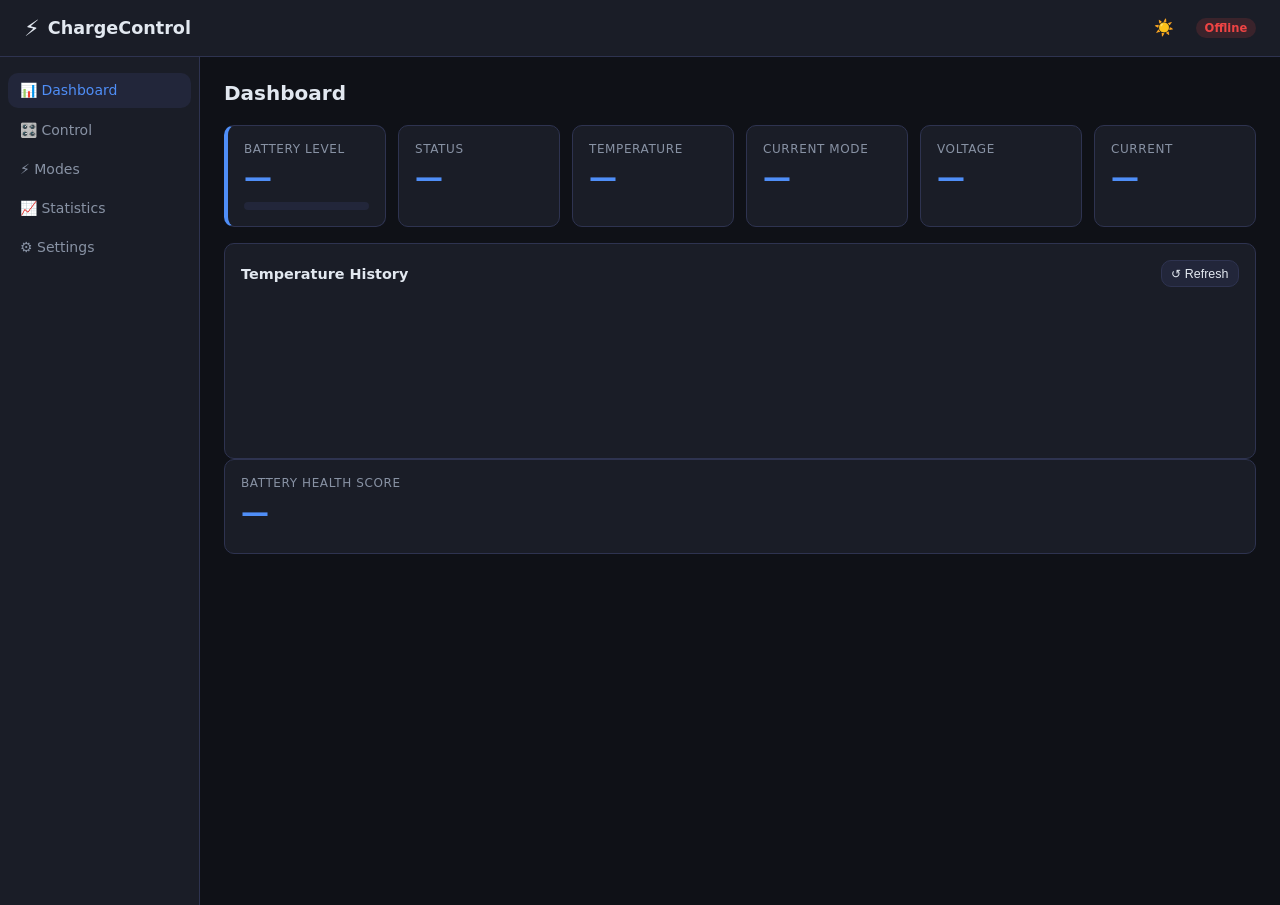
==== webroot/index.html @ a27bccc3 "Move frontend UI files to webroot/ and update server.py and build.sh Agent-Logs-Url: https://github." ====
<!DOCTYPE html>
<html lang="en" data-theme="dark">
<head>
  <meta charset="UTF-8" />
  <meta name="viewport" content="width=device-width, initial-scale=1.0" />
  <title>ChargeControl Dashboard</title>
  <link rel="stylesheet" href="styles.css" />
</head>
<body>
  <!-- ── Navigation ───────────────────────────────────────── -->
  <nav class="navbar">
    <div class="nav-brand">
      <span class="nav-icon">⚡</span>
      <span class="nav-title">ChargeControl</span>
    </div>
    <div class="nav-actions">
      <button id="themeToggle" class="btn btn-icon" title="Toggle theme">🌙</button>
      <span id="connectionStatus" class="badge badge-success">Connected</span>
    </div>
  </nav>

  <main class="layout">
    <!-- ── Sidebar ──────────────────────────────────────────── -->
    <aside class="sidebar">
      <nav class="sidebar-nav">
        <a href="#" class="sidebar-link active" data-tab="dashboard">📊 Dashboard</a>
        <a href="#" class="sidebar-link" data-tab="control">🎛️ Control</a>
        <a href="#" class="sidebar-link" data-tab="modes">⚡ Modes</a>
        <a href="#" class="sidebar-link" data-tab="stats">📈 Statistics</a>
        <a href="#" class="sidebar-link" data-tab="config">⚙️ Settings</a>
      </nav>
    </aside>

    <!-- ── Main content ──────────────────────────────────────── -->
    <div class="content">

      <!-- ═══════════════════ DASHBOARD TAB ═══════════════════ -->
      <section class="tab-panel active" id="tab-dashboard">
        <h2 class="section-title">Dashboard</h2>

        <!-- Status cards -->
        <div class="card-grid">
          <div class="card card--accent">
            <div class="card-label">Battery Level</div>
            <div class="card-value" id="batteryLevel">—</div>
            <div class="battery-bar-wrap">
              <div class="battery-bar" id="batteryBar"></div>
            </div>
          </div>
          <div class="card">
            <div class="card-label">Status</div>
            <div class="card-value" id="chargingStatus">—</div>
          </div>
          <div class="card">
            <div class="card-label">Temperature</div>
            <div class="card-value" id="batteryTemp">—</div>
          </div>
          <div class="card">
            <div class="card-label">Current Mode</div>
            <div class="card-value" id="currentMode">—</div>
          </div>
          <div class="card">
            <div class="card-label">Voltage</div>
            <div class="card-value" id="batteryVoltage">—</div>
          </div>
          <div class="card">
            <div class="card-label">Current</div>
            <div class="card-value" id="batteryCurrent">—</div>
          </div>
        </div>

        <!-- Temperature trend chart (last 60 snapshots) -->
        <div class="card card--full">
          <div class="card-header">
            <span>Temperature History</span>
            <button class="btn btn-sm" id="refreshChart">↺ Refresh</button>
          </div>
          <canvas id="tempChart" height="140"></canvas>
        </div>

        <!-- Battery health -->
        <div class="card card--full" id="healthCard">
          <div class="card-label">Battery Health Score</div>
          <div class="card-value" id="healthScore">—</div>
          <p class="card-sub" id="healthDetail"></p>
        </div>
      </section>

      <!-- ═══════════════════ CONTROL TAB ═══════════════════ -->
      <section class="tab-panel" id="tab-control">
        <h2 class="section-title">Charging Control</h2>

        <!-- Enable / disable -->
        <div class="card">
          <div class="card-header">Charging Switch</div>
          <label class="toggle-wrap">
            <span>Enable Charging</span>
            <div class="toggle">
              <input type="checkbox" id="chargingToggle" checked />
              <span class="toggle-slider"></span>
            </div>
          </label>
        </div>

        <!-- Charge limit slider -->
        <div class="card">
          <div class="card-header">Maximum Charge Limit</div>
          <div class="slider-row">
            <input type="range" id="chargeLimitSlider" min="20" max="100" value="80" />
            <span class="slider-value" id="chargeLimitValue">80%</span>
          </div>
          <p class="card-sub">Charging will stop when battery reaches this level.</p>
          <button class="btn btn-primary" id="applyLimitBtn">Apply Limit</button>
        </div>

        <!-- Temperature threshold -->
        <div class="card">
          <div class="card-header">Temperature Threshold</div>
          <div class="slider-row">
            <input type="range" id="tempThresholdSlider" min="30" max="50" value="40" />
            <span class="slider-value" id="tempThresholdValue">40°C</span>
          </div>
          <div class="slider-row">
            <label>Critical Temp:</label>
            <input type="range" id="tempCriticalSlider" min="35" max="55" value="45" />
            <span class="slider-value" id="tempCriticalValue">45°C</span>
          </div>
          <button class="btn btn-primary" id="applyTempBtn">Apply Thresholds</button>
        </div>

        <!-- Temperature protection -->
        <div class="card">
          <div class="card-header">Temperature Protection</div>
          <p class="card-sub">Manually trigger a temperature check.</p>
          <button class="btn btn-warning" id="tempCheckBtn">Run Temperature Check</button>
          <div id="tempCheckResult" class="result-box hidden"></div>
        </div>
      </section>

      <!-- ═══════════════════ MODES TAB ═══════════════════ -->
      <section class="tab-panel" id="tab-modes">
        <h2 class="section-title">Charging Modes</h2>
        <div class="modes-grid" id="modesGrid">
          <!-- Populated by JS -->
        </div>
        <div id="modeSetResult" class="result-box hidden"></div>
      </section>

      <!-- ═══════════════════ STATISTICS TAB ═══════════════════ -->
      <section class="tab-panel" id="tab-stats">
        <h2 class="section-title">Charging Statistics</h2>

        <div class="tab-sub-nav">
          <button class="btn btn-sm active" data-period="daily">Daily (7d)</button>
          <button class="btn btn-sm" data-period="weekly">Weekly</button>
          <button class="btn btn-sm" data-period="monthly">Monthly</button>
        </div>

        <canvas id="statsChart" height="180"></canvas>

        <div class="card card--full">
          <div class="card-header">
            <span>Sessions Data</span>
            <div class="export-btns">
              <button class="btn btn-sm" id="exportCsv">⬇ CSV</button>
              <button class="btn btn-sm" id="exportJson">⬇ JSON</button>
            </div>
          </div>
          <div class="table-wrap">
            <table id="statsTable">
              <thead id="statsTableHead"></thead>
              <tbody id="statsTableBody"></tbody>
            </table>
          </div>
        </div>
      </section>

      <!-- ═══════════════════ SETTINGS TAB ═══════════════════ -->
      <section class="tab-panel" id="tab-config">
        <h2 class="section-title">Settings</h2>

        <div class="card card--full">
          <div class="card-header">
            <span>Configuration (JSON)</span>
            <div>
              <button class="btn btn-sm" id="loadConfigBtn">Load</button>
              <button class="btn btn-primary btn-sm" id="saveConfigBtn">Save</button>
            </div>
          </div>
          <textarea id="configEditor" class="config-editor" spellcheck="false"></textarea>
          <div id="configResult" class="result-box hidden"></div>
        </div>

        <!-- Schedule rules (basic UI) -->
        <div class="card card--full">
          <div class="card-header">Quick Presets</div>
          <div class="presets-grid">
            <button class="btn preset-btn" data-preset="night">🌙 Night (Trickle 80%)</button>
            <button class="btn preset-btn" data-preset="work">💼 Work (Normal 90%)</button>
            <button class="btn preset-btn" data-preset="travel">✈️ Travel (Fast 100%)</button>
            <button class="btn preset-btn" data-preset="save">🌿 Save (Trickle 60%)</button>
          </div>
        </div>
      </section>
    </div>
  </main>

  <!-- Toast notifications -->
  <div id="toast" class="toast hidden"></div>

  <script src="script.js"></script>
</body>
</html>
---- webroot/styles.css ----
/* ===================================================
   ChargeControl – Modern Responsive Stylesheet
   Supports dark / light themes via data-theme attr
   =================================================== */

/* ── CSS variables ──────────────────────────────────── */
:root {
  --bg:          #0f1117;
  --surface:     #1a1d27;
  --surface2:    #22263a;
  --border:      #2e3350;
  --accent:      #4f8ef7;
  --accent2:     #7c3aed;
  --success:     #22c55e;
  --warning:     #f59e0b;
  --danger:      #ef4444;
  --text:        #e2e8f0;
  --text-muted:  #8892a4;
  --radius:      10px;
  --shadow:      0 4px 24px rgba(0,0,0,.4);
  --transition:  .2s ease;
}

[data-theme="light"] {
  --bg:         #f0f2f8;
  --surface:    #ffffff;
  --surface2:   #f5f6fa;
  --border:     #d1d5db;
  --text:       #1e293b;
  --text-muted: #64748b;
  --shadow:     0 4px 24px rgba(0,0,0,.1);
}

/* ── Reset / base ───────────────────────────────────── */
*, *::before, *::after { box-sizing: border-box; margin: 0; padding: 0; }

body {
  font-family: 'Segoe UI', system-ui, -apple-system, sans-serif;
  background: var(--bg);
  color: var(--text);
  min-height: 100vh;
  font-size: 14px;
}

a { color: var(--accent); text-decoration: none; }

canvas { max-width: 100%; }

/* ── Navbar ─────────────────────────────────────────── */
.navbar {
  display: flex;
  align-items: center;
  justify-content: space-between;
  padding: .75rem 1.5rem;
  background: var(--surface);
  border-bottom: 1px solid var(--border);
  position: sticky;
  top: 0;
  z-index: 100;
}

.nav-brand { display: flex; align-items: center; gap: .5rem; font-weight: 700; font-size: 1.1rem; }
.nav-icon  { font-size: 1.4rem; }
.nav-actions { display: flex; align-items: center; gap: .75rem; }

/* ── Layout ─────────────────────────────────────────── */
.layout {
  display: flex;
  height: calc(100vh - 52px);
  overflow: hidden;
}

.sidebar {
  width: 200px;
  background: var(--surface);
  border-right: 1px solid var(--border);
  padding: 1rem 0;
  flex-shrink: 0;
  overflow-y: auto;
}

.sidebar-nav { display: flex; flex-direction: column; gap: .25rem; padding: 0 .5rem; }

.sidebar-link {
  display: block;
  padding: .6rem .75rem;
  border-radius: var(--radius);
  color: var(--text-muted);
  font-weight: 500;
  transition: background var(--transition), color var(--transition);
}

.sidebar-link:hover,
.sidebar-link.active {
  background: var(--surface2);
  color: var(--accent);
}

.content {
  flex: 1;
  overflow-y: auto;
  padding: 1.5rem;
}

/* ── Tab panels ─────────────────────────────────────── */
.tab-panel { display: none; }
.tab-panel.active { display: block; }

.section-title {
  font-size: 1.25rem;
  font-weight: 700;
  margin-bottom: 1.25rem;
  color: var(--text);
}

/* ── Cards ──────────────────────────────────────────── */
.card-grid {
  display: grid;
  grid-template-columns: repeat(auto-fill, minmax(160px, 1fr));
  gap: .75rem;
  margin-bottom: 1rem;
}

.card {
  background: var(--surface);
  border: 1px solid var(--border);
  border-radius: var(--radius);
  padding: 1rem;
  transition: box-shadow var(--transition);
}

.card:hover { box-shadow: var(--shadow); }

.card--full  { grid-column: 1 / -1; }
.card--accent { border-left: 4px solid var(--accent); }

.card-header {
  display: flex;
  justify-content: space-between;
  align-items: center;
  font-weight: 600;
  margin-bottom: .75rem;
  font-size: .9rem;
}

.card-label {
  font-size: .75rem;
  text-transform: uppercase;
  letter-spacing: .05em;
  color: var(--text-muted);
  margin-bottom: .35rem;
}

.card-value {
  font-size: 1.75rem;
  font-weight: 700;
  color: var(--accent);
}

.card-sub  { font-size: .8rem; color: var(--text-muted); margin-top: .5rem; }

/* ── Battery bar ────────────────────────────────────── */
.battery-bar-wrap {
  height: 8px;
  background: var(--surface2);
  border-radius: 4px;
  overflow: hidden;
  margin-top: .5rem;
}

.battery-bar {
  height: 100%;
  background: linear-gradient(90deg, var(--accent), var(--success));
  border-radius: 4px;
  transition: width .5s ease;
  width: 0%;
}

/* ── Buttons ────────────────────────────────────────── */
.btn {
  display: inline-flex;
  align-items: center;
  gap: .35rem;
  padding: .45rem .9rem;
  border: 1px solid var(--border);
  border-radius: var(--radius);
  background: var(--surface2);
  color: var(--text);
  cursor: pointer;
  font-size: .85rem;
  font-weight: 500;
  transition: background var(--transition), transform var(--transition);
  white-space: nowrap;
}

.btn:hover { background: var(--border); transform: translateY(-1px); }
.btn:active { transform: translateY(0); }

.btn-primary { background: var(--accent); border-color: var(--accent); color: #fff; }
.btn-primary:hover { background: #3b7de8; border-color: #3b7de8; }

.btn-warning { background: var(--warning); border-color: var(--warning); color: #000; }
.btn-warning:hover { background: #d97706; }

.btn-sm  { padding: .3rem .6rem; font-size: .78rem; }
.btn-icon { padding: .4rem .6rem; font-size: 1rem; border: none; background: transparent; }
.btn-icon:hover { background: var(--surface2); }

.btn.active { background: var(--accent); color: #fff; border-color: var(--accent); }

/* ── Toggle switch ──────────────────────────────────── */
.toggle-wrap {
  display: flex;
  align-items: center;
  justify-content: space-between;
  gap: 1rem;
}

.toggle { position: relative; width: 44px; height: 24px; flex-shrink: 0; }
.toggle input { opacity: 0; width: 0; height: 0; }

.toggle-slider {
  position: absolute; inset: 0;
  background: var(--surface2);
  border-radius: 24px;
  cursor: pointer;
  border: 1px solid var(--border);
  transition: background var(--transition);
}

.toggle-slider::before {
  content: '';
  position: absolute;
  width: 18px; height: 18px;
  left: 2px; top: 2px;
  background: var(--text-muted);
  border-radius: 50%;
  transition: transform var(--transition), background var(--transition);
}

.toggle input:checked + .toggle-slider { background: var(--accent); border-color: var(--accent); }
.toggle input:checked + .toggle-slider::before { transform: translateX(20px); background: #fff; }

/* ── Sliders ────────────────────────────────────────── */
.slider-row {
  display: flex;
  align-items: center;
  gap: .75rem;
  margin-bottom: .75rem;
  flex-wrap: wrap;
}

.slider-row label { min-width: 100px; font-size: .85rem; color: var(--text-muted); }

input[type="range"] {
  flex: 1;
  min-width: 120px;
  accent-color: var(--accent);
  cursor: pointer;
}

.slider-value {
  min-width: 48px;
  text-align: right;
  font-weight: 700;
  color: var(--accent);
}

/* ── Modes grid ─────────────────────────────────────── */
.modes-grid {
  display: grid;
  grid-template-columns: repeat(auto-fill, minmax(180px, 1fr));
  gap: .75rem;
  margin-bottom: 1rem;
}

.mode-card {
  background: var(--surface);
  border: 2px solid var(--border);
  border-radius: var(--radius);
  padding: 1rem;
  cursor: pointer;
  transition: border-color var(--transition), box-shadow var(--transition);
  text-align: center;
}

.mode-card:hover { border-color: var(--accent); box-shadow: var(--shadow); }
.mode-card.selected { border-color: var(--accent); background: var(--surface2); }

.mode-icon  { font-size: 2rem; margin-bottom: .5rem; }
.mode-name  { font-weight: 700; margin-bottom: .25rem; }
.mode-desc  { font-size: .75rem; color: var(--text-muted); }

/* ── Stats ──────────────────────────────────────────── */
.tab-sub-nav { display: flex; gap: .5rem; margin-bottom: 1rem; flex-wrap: wrap; }

.table-wrap { overflow-x: auto; }

table {
  width: 100%;
  border-collapse: collapse;
  font-size: .85rem;
}

th, td {
  padding: .6rem .75rem;
  text-align: left;
  border-bottom: 1px solid var(--border);
}

th { color: var(--text-muted); font-weight: 600; font-size: .75rem; text-transform: uppercase; }
tr:hover td { background: var(--surface2); }

.export-btns { display: flex; gap: .5rem; }

/* ── Config editor ──────────────────────────────────── */
.config-editor {
  width: 100%;
  min-height: 300px;
  background: var(--bg);
  color: var(--text);
  border: 1px solid var(--border);
  border-radius: var(--radius);
  padding: .75rem;
  font-family: 'Consolas', 'Fira Code', monospace;
  font-size: .85rem;
  line-height: 1.6;
  resize: vertical;
  margin-bottom: .75rem;
}

.config-editor:focus { outline: 2px solid var(--accent); }

/* ── Presets ────────────────────────────────────────── */
.presets-grid { display: grid; grid-template-columns: repeat(auto-fill, minmax(160px, 1fr)); gap: .75rem; }
.preset-btn { width: 100%; justify-content: center; }

/* ── Result box ─────────────────────────────────────── */
.result-box {
  margin-top: .75rem;
  padding: .75rem;
  border-radius: var(--radius);
  background: var(--surface2);
  border: 1px solid var(--border);
  font-size: .85rem;
  font-family: 'Consolas', monospace;
  white-space: pre-wrap;
}

.result-box.success { border-color: var(--success); background: rgba(34,197,94,.08); color: var(--success); }
.result-box.error   { border-color: var(--danger);  background: rgba(239,68,68,.08);  color: var(--danger); }

/* ── Badge ──────────────────────────────────────────── */
.badge {
  padding: .2rem .55rem;
  border-radius: 99px;
  font-size: .72rem;
  font-weight: 700;
}

.badge-success { background: rgba(34,197,94,.15); color: var(--success); }
.badge-danger  { background: rgba(239,68,68,.15);  color: var(--danger); }

/* ── Toast ──────────────────────────────────────────── */
.toast {
  position: fixed;
  bottom: 1.5rem;
  right: 1.5rem;
  padding: .75rem 1.25rem;
  background: var(--surface);
  border: 1px solid var(--border);
  border-radius: var(--radius);
  box-shadow: var(--shadow);
  font-size: .85rem;
  z-index: 999;
  transition: opacity .3s;
}

.toast.hidden { opacity: 0; pointer-events: none; }

/* ── Responsive ─────────────────────────────────────── */
@media (max-width: 640px) {
  .sidebar { display: none; }
  .content { padding: 1rem; }
  .card-value { font-size: 1.3rem; }

  /* Show tabs as bottom nav on mobile */
  .layout { flex-direction: column; height: auto; }
  .content { height: calc(100vh - 52px - 56px); overflow-y: auto; }

  .sidebar-nav {
    display: flex;
    flex-direction: row;
    justify-content: space-around;
    position: fixed;
    bottom: 0; left: 0; right: 0;
    background: var(--surface);
    border-top: 1px solid var(--border);
    padding: .5rem;
    z-index: 100;
  }

  .sidebar { display: block; width: 100%; height: auto; border-right: none; border-top: 1px solid var(--border); padding: 0; position: fixed; bottom: 0; left: 0; right: 0; }
  .sidebar-link { font-size: .65rem; text-align: center; padding: .4rem .3rem; }
}
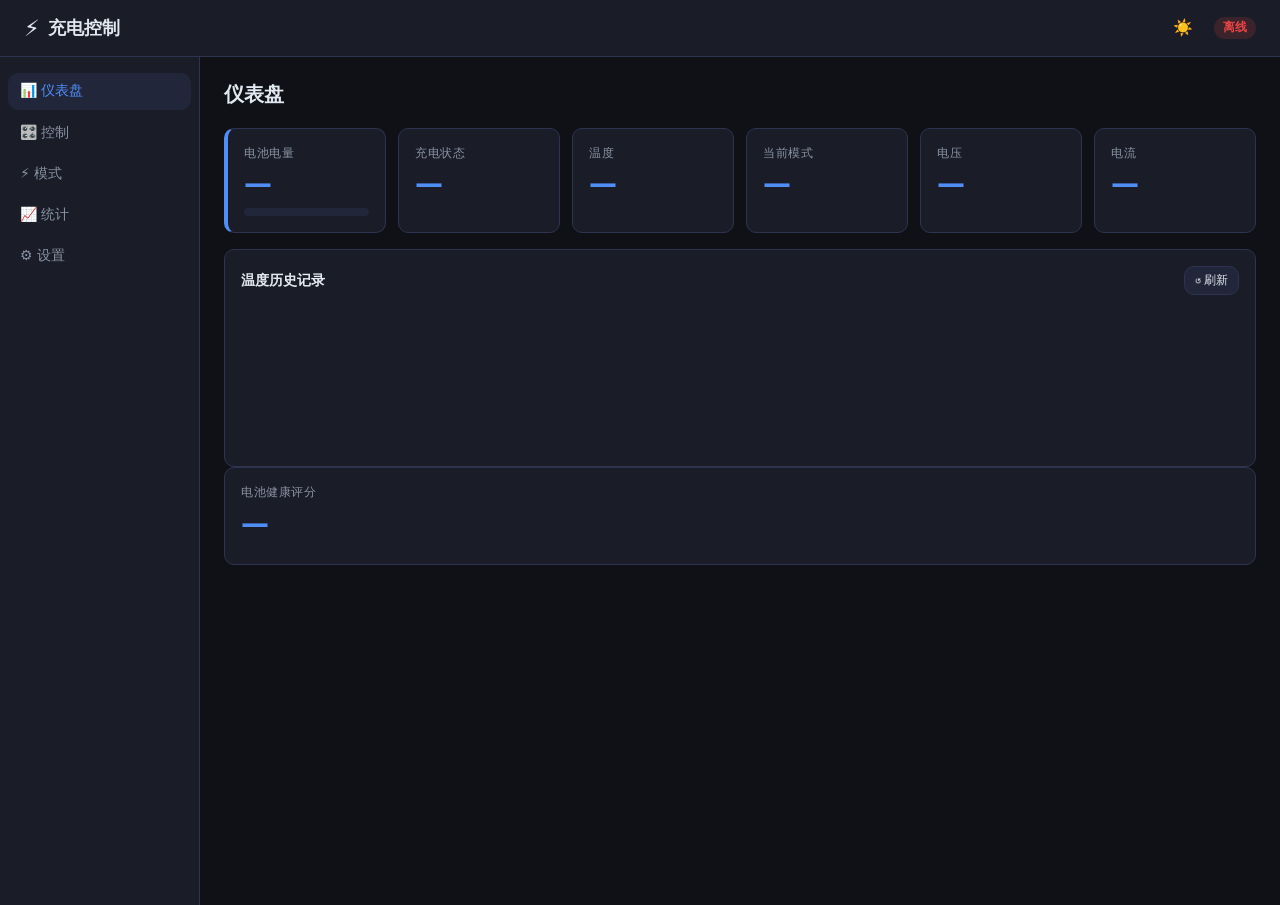
==== commit e45450cd: "将项目所有内容翻译为简体中文 Agent-Logs-Url: https://github.com/ce11kjw/ChargeControl/sessions/e176fff2-35ff-4509-" ====
--- a/webroot/index.html
+++ b/webroot/index.html
@@ -1,100 +1,100 @@
 <!DOCTYPE html>
-<html lang="en" data-theme="dark">
+<html lang="zh-CN" data-theme="dark">
 <head>
   <meta charset="UTF-8" />
   <meta name="viewport" content="width=device-width, initial-scale=1.0" />
-  <title>ChargeControl Dashboard</title>
+  <title>充电控制 仪表盘</title>
   <link rel="stylesheet" href="styles.css" />
 </head>
 <body>
-  <!-- ── Navigation ───────────────────────────────────────── -->
+  <!-- ── 导航栏 ───────────────────────────────────────── -->
   <nav class="navbar">
     <div class="nav-brand">
       <span class="nav-icon">⚡</span>
-      <span class="nav-title">ChargeControl</span>
+      <span class="nav-title">充电控制</span>
     </div>
     <div class="nav-actions">
-      <button id="themeToggle" class="btn btn-icon" title="Toggle theme">🌙</button>
-      <span id="connectionStatus" class="badge badge-success">Connected</span>
+      <button id="themeToggle" class="btn btn-icon" title="切换主题">🌙</button>
+      <span id="connectionStatus" class="badge badge-success">已连接</span>
     </div>
   </nav>
 
   <main class="layout">
-    <!-- ── Sidebar ──────────────────────────────────────────── -->
+    <!-- ── 侧边栏 ──────────────────────────────────────────── -->
     <aside class="sidebar">
       <nav class="sidebar-nav">
-        <a href="#" class="sidebar-link active" data-tab="dashboard">📊 Dashboard</a>
-        <a href="#" class="sidebar-link" data-tab="control">🎛️ Control</a>
-        <a href="#" class="sidebar-link" data-tab="modes">⚡ Modes</a>
-        <a href="#" class="sidebar-link" data-tab="stats">📈 Statistics</a>
-        <a href="#" class="sidebar-link" data-tab="config">⚙️ Settings</a>
+        <a href="#" class="sidebar-link active" data-tab="dashboard">📊 仪表盘</a>
+        <a href="#" class="sidebar-link" data-tab="control">🎛️ 控制</a>
+        <a href="#" class="sidebar-link" data-tab="modes">⚡ 模式</a>
+        <a href="#" class="sidebar-link" data-tab="stats">📈 统计</a>
+        <a href="#" class="sidebar-link" data-tab="config">⚙️ 设置</a>
       </nav>
     </aside>
 
-    <!-- ── Main content ──────────────────────────────────────── -->
+    <!-- ── 主内容区 ──────────────────────────────────────── -->
     <div class="content">
 
-      <!-- ═══════════════════ DASHBOARD TAB ═══════════════════ -->
+      <!-- ═══════════════════ 仪表盘标签页 ═══════════════════ -->
       <section class="tab-panel active" id="tab-dashboard">
-        <h2 class="section-title">Dashboard</h2>
-
-        <!-- Status cards -->
+        <h2 class="section-title">仪表盘</h2>
+
+        <!-- 状态卡片 -->
         <div class="card-grid">
           <div class="card card--accent">
-            <div class="card-label">Battery Level</div>
+            <div class="card-label">电池电量</div>
             <div class="card-value" id="batteryLevel">—</div>
             <div class="battery-bar-wrap">
               <div class="battery-bar" id="batteryBar"></div>
             </div>
           </div>
           <div class="card">
-            <div class="card-label">Status</div>
+            <div class="card-label">充电状态</div>
             <div class="card-value" id="chargingStatus">—</div>
           </div>
           <div class="card">
-            <div class="card-label">Temperature</div>
+            <div class="card-label">温度</div>
             <div class="card-value" id="batteryTemp">—</div>
           </div>
           <div class="card">
-            <div class="card-label">Current Mode</div>
+            <div class="card-label">当前模式</div>
             <div class="card-value" id="currentMode">—</div>
           </div>
           <div class="card">
-            <div class="card-label">Voltage</div>
+            <div class="card-label">电压</div>
             <div class="card-value" id="batteryVoltage">—</div>
           </div>
           <div class="card">
-            <div class="card-label">Current</div>
+            <div class="card-label">电流</div>
             <div class="card-value" id="batteryCurrent">—</div>
           </div>
         </div>
 
-        <!-- Temperature trend chart (last 60 snapshots) -->
+        <!-- 温度趋势图（最近60次快照） -->
         <div class="card card--full">
           <div class="card-header">
-            <span>Temperature History</span>
-            <button class="btn btn-sm" id="refreshChart">↺ Refresh</button>
+            <span>温度历史记录</span>
+            <button class="btn btn-sm" id="refreshChart">↺ 刷新</button>
           </div>
           <canvas id="tempChart" height="140"></canvas>
         </div>
 
-        <!-- Battery health -->
+        <!-- 电池健康度 -->
         <div class="card card--full" id="healthCard">
-          <div class="card-label">Battery Health Score</div>
+          <div class="card-label">电池健康评分</div>
           <div class="card-value" id="healthScore">—</div>
           <p class="card-sub" id="healthDetail"></p>
         </div>
       </section>
 
-      <!-- ═══════════════════ CONTROL TAB ═══════════════════ -->
+      <!-- ═══════════════════ 控制标签页 ═══════════════════ -->
       <section class="tab-panel" id="tab-control">
-        <h2 class="section-title">Charging Control</h2>
-
-        <!-- Enable / disable -->
-        <div class="card">
-          <div class="card-header">Charging Switch</div>
+        <h2 class="section-title">充电控制</h2>
+
+        <!-- 启用 / 禁用 -->
+        <div class="card">
+          <div class="card-header">充电开关</div>
           <label class="toggle-wrap">
-            <span>Enable Charging</span>
+            <span>启用充电</span>
             <div class="toggle">
               <input type="checkbox" id="chargingToggle" checked />
               <span class="toggle-slider"></span>
@@ -102,65 +102,65 @@
           </label>
         </div>
 
-        <!-- Charge limit slider -->
-        <div class="card">
-          <div class="card-header">Maximum Charge Limit</div>
+        <!-- 充电上限滑块 -->
+        <div class="card">
+          <div class="card-header">最大充电上限</div>
           <div class="slider-row">
             <input type="range" id="chargeLimitSlider" min="20" max="100" value="80" />
             <span class="slider-value" id="chargeLimitValue">80%</span>
           </div>
-          <p class="card-sub">Charging will stop when battery reaches this level.</p>
-          <button class="btn btn-primary" id="applyLimitBtn">Apply Limit</button>
-        </div>
-
-        <!-- Temperature threshold -->
-        <div class="card">
-          <div class="card-header">Temperature Threshold</div>
+          <p class="card-sub">电量达到此值时将停止充电。</p>
+          <button class="btn btn-primary" id="applyLimitBtn">应用上限</button>
+        </div>
+
+        <!-- 温度阈值 -->
+        <div class="card">
+          <div class="card-header">温度阈值</div>
           <div class="slider-row">
             <input type="range" id="tempThresholdSlider" min="30" max="50" value="40" />
             <span class="slider-value" id="tempThresholdValue">40°C</span>
           </div>
           <div class="slider-row">
-            <label>Critical Temp:</label>
+            <label>临界温度：</label>
             <input type="range" id="tempCriticalSlider" min="35" max="55" value="45" />
             <span class="slider-value" id="tempCriticalValue">45°C</span>
           </div>
-          <button class="btn btn-primary" id="applyTempBtn">Apply Thresholds</button>
-        </div>
-
-        <!-- Temperature protection -->
-        <div class="card">
-          <div class="card-header">Temperature Protection</div>
-          <p class="card-sub">Manually trigger a temperature check.</p>
-          <button class="btn btn-warning" id="tempCheckBtn">Run Temperature Check</button>
+          <button class="btn btn-primary" id="applyTempBtn">应用阈值</button>
+        </div>
+
+        <!-- 温度保护 -->
+        <div class="card">
+          <div class="card-header">温度保护</div>
+          <p class="card-sub">手动触发温度检测。</p>
+          <button class="btn btn-warning" id="tempCheckBtn">执行温度检测</button>
           <div id="tempCheckResult" class="result-box hidden"></div>
         </div>
       </section>
 
-      <!-- ═══════════════════ MODES TAB ═══════════════════ -->
+      <!-- ═══════════════════ 模式标签页 ═══════════════════ -->
       <section class="tab-panel" id="tab-modes">
-        <h2 class="section-title">Charging Modes</h2>
+        <h2 class="section-title">充电模式</h2>
         <div class="modes-grid" id="modesGrid">
-          <!-- Populated by JS -->
+          <!-- 由 JS 动态填充 -->
         </div>
         <div id="modeSetResult" class="result-box hidden"></div>
       </section>
 
-      <!-- ═══════════════════ STATISTICS TAB ═══════════════════ -->
+      <!-- ═══════════════════ 统计标签页 ═══════════════════ -->
       <section class="tab-panel" id="tab-stats">
-        <h2 class="section-title">Charging Statistics</h2>
+        <h2 class="section-title">充电统计</h2>
 
         <div class="tab-sub-nav">
-          <button class="btn btn-sm active" data-period="daily">Daily (7d)</button>
-          <button class="btn btn-sm" data-period="weekly">Weekly</button>
-          <button class="btn btn-sm" data-period="monthly">Monthly</button>
+          <button class="btn btn-sm active" data-period="daily">每日（7天）</button>
+          <button class="btn btn-sm" data-period="weekly">每周</button>
+          <button class="btn btn-sm" data-period="monthly">每月</button>
         </div>
 
         <canvas id="statsChart" height="180"></canvas>
 
         <div class="card card--full">
           <div class="card-header">
-            <span>Sessions Data</span>
+            <span>充电会话数据</span>
             <div class="export-btns">
               <button class="btn btn-sm" id="exportCsv">⬇ CSV</button>
               <button class="btn btn-sm" id="exportJson">⬇ JSON</button>
@@ -175,37 +175,37 @@
         </div>
       </section>
 
-      <!-- ═══════════════════ SETTINGS TAB ═══════════════════ -->
+      <!-- ═══════════════════ 设置标签页 ═══════════════════ -->
       <section class="tab-panel" id="tab-config">
-        <h2 class="section-title">Settings</h2>
+        <h2 class="section-title">设置</h2>
 
         <div class="card card--full">
           <div class="card-header">
-            <span>Configuration (JSON)</span>
+            <span>配置文件（JSON）</span>
             <div>
-              <button class="btn btn-sm" id="loadConfigBtn">Load</button>
-              <button class="btn btn-primary btn-sm" id="saveConfigBtn">Save</button>
+              <button class="btn btn-sm" id="loadConfigBtn">加载</button>
+              <button class="btn btn-primary btn-sm" id="saveConfigBtn">保存</button>
             </div>
           </div>
           <textarea id="configEditor" class="config-editor" spellcheck="false"></textarea>
           <div id="configResult" class="result-box hidden"></div>
         </div>
 
-        <!-- Schedule rules (basic UI) -->
-        <div class="card card--full">
-          <div class="card-header">Quick Presets</div>
+        <!-- 快捷预设 -->
+        <div class="card card--full">
+          <div class="card-header">快捷预设</div>
           <div class="presets-grid">
-            <button class="btn preset-btn" data-preset="night">🌙 Night (Trickle 80%)</button>
-            <button class="btn preset-btn" data-preset="work">💼 Work (Normal 90%)</button>
-            <button class="btn preset-btn" data-preset="travel">✈️ Travel (Fast 100%)</button>
-            <button class="btn preset-btn" data-preset="save">🌿 Save (Trickle 60%)</button>
+            <button class="btn preset-btn" data-preset="night">🌙 夜间（涓流 80%）</button>
+            <button class="btn preset-btn" data-preset="work">💼 办公（普通 90%）</button>
+            <button class="btn preset-btn" data-preset="travel">✈️ 出行（快充 100%）</button>
+            <button class="btn preset-btn" data-preset="save">🌿 省电（涓流 60%）</button>
           </div>
         </div>
       </section>
     </div>
   </main>
 
-  <!-- Toast notifications -->
+  <!-- 弹出通知 -->
   <div id="toast" class="toast hidden"></div>
 
   <script src="script.js"></script>
--- a/webroot/styles.css
+++ b/webroot/styles.css
@@ -1,9 +1,9 @@
 /* ===================================================
-   ChargeControl – Modern Responsive Stylesheet
-   Supports dark / light themes via data-theme attr
+   充电控制 – 现代响应式样式表
+   通过 data-theme 属性支持暗色/亮色主题
    =================================================== */
 
-/* ── CSS variables ──────────────────────────────────── */
+/* ── CSS 变量 ──────────────────────────────────────── */
 :root {
   --bg:          #0f1117;
   --surface:     #1a1d27;
@@ -31,7 +31,7 @@
   --shadow:     0 4px 24px rgba(0,0,0,.1);
 }
 
-/* ── Reset / base ───────────────────────────────────── */
+/* ── 重置 / 基础样式 ───────────────────────────────────── */
 *, *::before, *::after { box-sizing: border-box; margin: 0; padding: 0; }
 
 body {
@@ -46,7 +46,7 @@
 
 canvas { max-width: 100%; }
 
-/* ── Navbar ─────────────────────────────────────────── */
+/* ── 导航栏 ─────────────────────────────────────────── */
 .navbar {
   display: flex;
   align-items: center;
@@ -63,7 +63,7 @@
 .nav-icon  { font-size: 1.4rem; }
 .nav-actions { display: flex; align-items: center; gap: .75rem; }
 
-/* ── Layout ─────────────────────────────────────────── */
+/* ── 布局 ─────────────────────────────────────────── */
 .layout {
   display: flex;
   height: calc(100vh - 52px);
@@ -102,7 +102,7 @@
   padding: 1.5rem;
 }
 
-/* ── Tab panels ─────────────────────────────────────── */
+/* ── 标签页面板 ─────────────────────────────────────── */
 .tab-panel { display: none; }
 .tab-panel.active { display: block; }
 
@@ -113,7 +113,7 @@
   color: var(--text);
 }
 
-/* ── Cards ──────────────────────────────────────────── */
+/* ── 卡片 ──────────────────────────────────────────── */
 .card-grid {
   display: grid;
   grid-template-columns: repeat(auto-fill, minmax(160px, 1fr));
@@ -159,7 +159,7 @@
 
 .card-sub  { font-size: .8rem; color: var(--text-muted); margin-top: .5rem; }
 
-/* ── Battery bar ────────────────────────────────────── */
+/* ── 电池进度条 ────────────────────────────────────── */
 .battery-bar-wrap {
   height: 8px;
   background: var(--surface2);
@@ -176,7 +176,7 @@
   width: 0%;
 }
 
-/* ── Buttons ────────────────────────────────────────── */
+/* ── 按钮 ────────────────────────────────────────────── */
 .btn {
   display: inline-flex;
   align-items: center;
@@ -208,7 +208,7 @@
 
 .btn.active { background: var(--accent); color: #fff; border-color: var(--accent); }
 
-/* ── Toggle switch ──────────────────────────────────── */
+/* ── 拨动开关 ──────────────────────────────────────── */
 .toggle-wrap {
   display: flex;
   align-items: center;
@@ -241,7 +241,7 @@
 .toggle input:checked + .toggle-slider { background: var(--accent); border-color: var(--accent); }
 .toggle input:checked + .toggle-slider::before { transform: translateX(20px); background: #fff; }
 
-/* ── Sliders ────────────────────────────────────────── */
+/* ── 滑块 ────────────────────────────────────────────── */
 .slider-row {
   display: flex;
   align-items: center;
@@ -266,7 +266,7 @@
   color: var(--accent);
 }
 
-/* ── Modes grid ─────────────────────────────────────── */
+/* ── 模式网格 ─────────────────────────────────────── */
 .modes-grid {
   display: grid;
   grid-template-columns: repeat(auto-fill, minmax(180px, 1fr));
@@ -291,7 +291,7 @@
 .mode-name  { font-weight: 700; margin-bottom: .25rem; }
 .mode-desc  { font-size: .75rem; color: var(--text-muted); }
 
-/* ── Stats ──────────────────────────────────────────── */
+/* ── 统计 ──────────────────────────────────────────── */
 .tab-sub-nav { display: flex; gap: .5rem; margin-bottom: 1rem; flex-wrap: wrap; }
 
 .table-wrap { overflow-x: auto; }
@@ -313,7 +313,7 @@
 
 .export-btns { display: flex; gap: .5rem; }
 
-/* ── Config editor ──────────────────────────────────── */
+/* ── 配置编辑器 ──────────────────────────────────────── */
 .config-editor {
   width: 100%;
   min-height: 300px;
@@ -331,11 +331,11 @@
 
 .config-editor:focus { outline: 2px solid var(--accent); }
 
-/* ── Presets ────────────────────────────────────────── */
+/* ── 预设 ────────────────────────────────────────────── */
 .presets-grid { display: grid; grid-template-columns: repeat(auto-fill, minmax(160px, 1fr)); gap: .75rem; }
 .preset-btn { width: 100%; justify-content: center; }
 
-/* ── Result box ─────────────────────────────────────── */
+/* ── 结果框 ─────────────────────────────────────────── */
 .result-box {
   margin-top: .75rem;
   padding: .75rem;
@@ -350,7 +350,7 @@
 .result-box.success { border-color: var(--success); background: rgba(34,197,94,.08); color: var(--success); }
 .result-box.error   { border-color: var(--danger);  background: rgba(239,68,68,.08);  color: var(--danger); }
 
-/* ── Badge ──────────────────────────────────────────── */
+/* ── 徽章 ──────────────────────────────────────────────── */
 .badge {
   padding: .2rem .55rem;
   border-radius: 99px;
@@ -361,7 +361,7 @@
 .badge-success { background: rgba(34,197,94,.15); color: var(--success); }
 .badge-danger  { background: rgba(239,68,68,.15);  color: var(--danger); }
 
-/* ── Toast ──────────────────────────────────────────── */
+/* ── 弹出通知 ──────────────────────────────────────────── */
 .toast {
   position: fixed;
   bottom: 1.5rem;
@@ -378,13 +378,13 @@
 
 .toast.hidden { opacity: 0; pointer-events: none; }
 
-/* ── Responsive ─────────────────────────────────────── */
+/* ── 响应式 ─────────────────────────────────────────── */
 @media (max-width: 640px) {
   .sidebar { display: none; }
   .content { padding: 1rem; }
   .card-value { font-size: 1.3rem; }
 
-  /* Show tabs as bottom nav on mobile */
+  /* 移动端底部导航栏 */
   .layout { flex-direction: column; height: auto; }
   .content { height: calc(100vh - 52px - 56px); overflow-y: auto; }
 
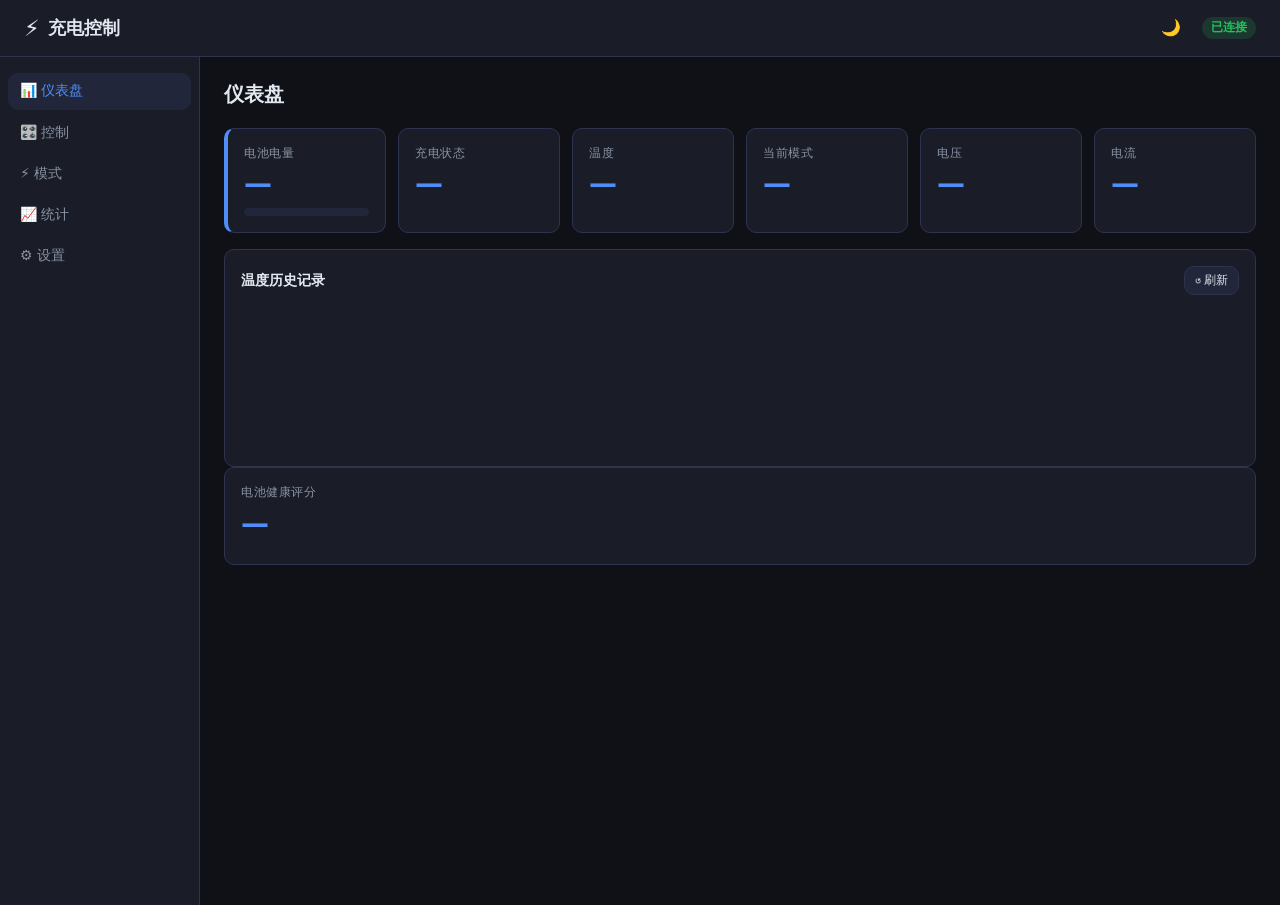
==== commit 0ac73379: "Migrate WebUI to KernelSU native exec() API, remove Flask HTTP dependency Agent-Logs-Url: https://gi" ====
--- a/webroot/index.html
+++ b/webroot/index.html
@@ -208,6 +208,6 @@
   <!-- 弹出通知 -->
   <div id="toast" class="toast hidden"></div>
 
-  <script src="script.js"></script>
+  <script type="module" src="script.js"></script>
 </body>
 </html>
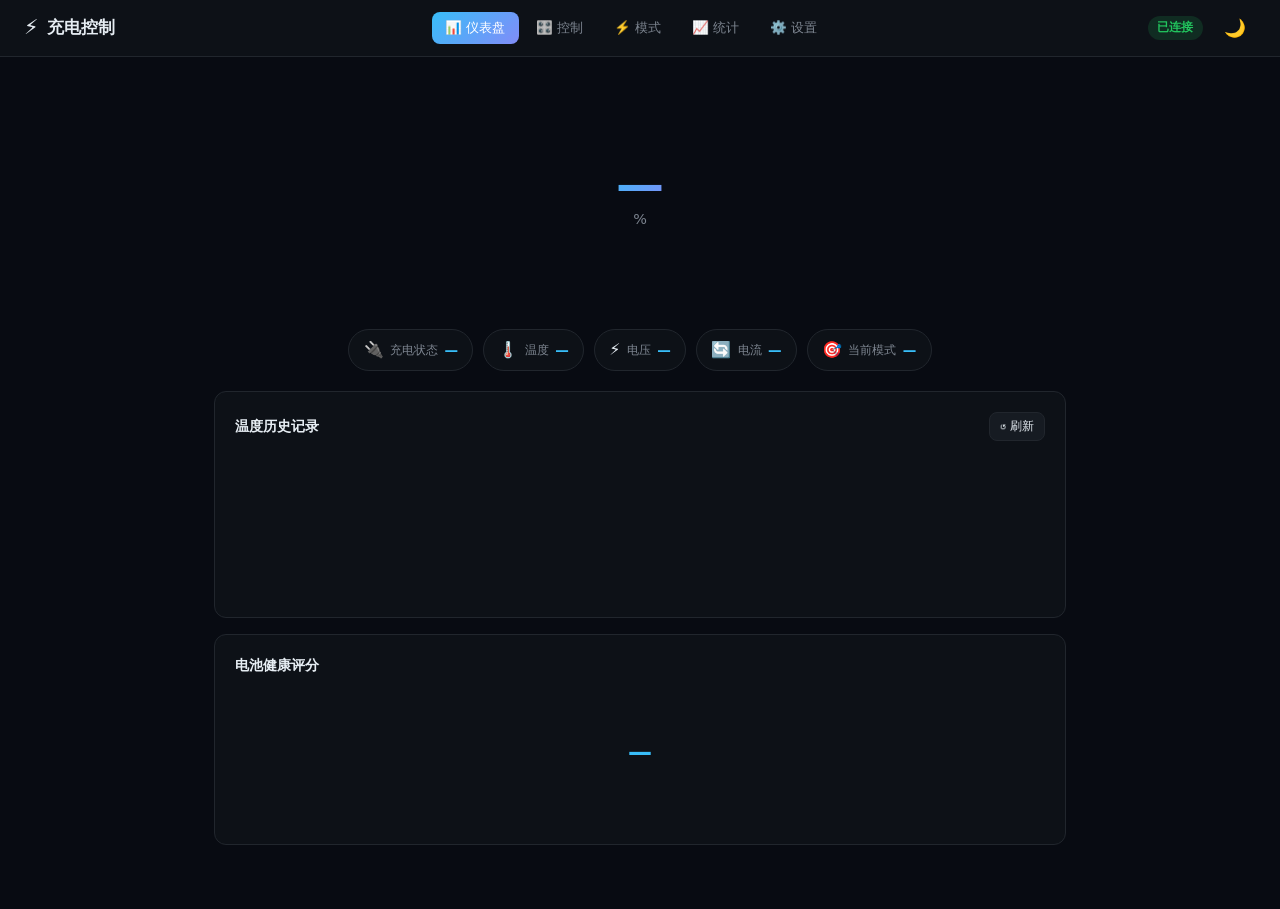
==== commit 9ee9b515: "重写 webroot/ UI：全新现代化界面，保留所有后端逻辑 Agent-Logs-Url: https://github.com/ce11kjw/ChargeControl/sessions/72" ====
--- a/webroot/index.html
+++ b/webroot/index.html
@@ -7,206 +7,276 @@
   <link rel="stylesheet" href="styles.css" />
 </head>
 <body>
-  <!-- ── 导航栏 ───────────────────────────────────────── -->
+
+  <!-- ══════════════════ 顶部导航栏 ══════════════════ -->
   <nav class="navbar">
-    <div class="nav-brand">
-      <span class="nav-icon">⚡</span>
-      <span class="nav-title">充电控制</span>
+    <div class="navbar__brand">
+      <span class="navbar__icon">⚡</span>
+      <span class="navbar__title">充电控制</span>
     </div>
-    <div class="nav-actions">
-      <button id="themeToggle" class="btn btn-icon" title="切换主题">🌙</button>
-      <span id="connectionStatus" class="badge badge-success">已连接</span>
+
+    <!-- 汉堡菜单按钮（移动端） -->
+    <button class="navbar__hamburger" id="hamburgerBtn" aria-label="菜单">
+      <span></span><span></span><span></span>
+    </button>
+
+    <!-- 居中标签页按钮组 -->
+    <div class="navbar__tabs" id="navbarTabs">
+      <button class="navbar__tab active" data-tab="dashboard">📊 仪表盘</button>
+      <button class="navbar__tab" data-tab="control">🎛️ 控制</button>
+      <button class="navbar__tab" data-tab="modes">⚡ 模式</button>
+      <button class="navbar__tab" data-tab="stats">📈 统计</button>
+      <button class="navbar__tab" data-tab="config">⚙️ 设置</button>
+    </div>
+
+    <!-- 右侧状态 + 主题 -->
+    <div class="navbar__actions">
+      <span id="connectionStatus" class="badge badge--success">已连接</span>
+      <button id="themeToggle" class="icon-btn" title="切换主题">🌙</button>
     </div>
   </nav>
 
-  <main class="layout">
-    <!-- ── 侧边栏 ──────────────────────────────────────────── -->
-    <aside class="sidebar">
-      <nav class="sidebar-nav">
-        <a href="#" class="sidebar-link active" data-tab="dashboard">📊 仪表盘</a>
-        <a href="#" class="sidebar-link" data-tab="control">🎛️ 控制</a>
-        <a href="#" class="sidebar-link" data-tab="modes">⚡ 模式</a>
-        <a href="#" class="sidebar-link" data-tab="stats">📈 统计</a>
-        <a href="#" class="sidebar-link" data-tab="config">⚙️ 设置</a>
-      </nav>
-    </aside>
-
-    <!-- ── 主内容区 ──────────────────────────────────────── -->
-    <div class="content">
-
-      <!-- ═══════════════════ 仪表盘标签页 ═══════════════════ -->
-      <section class="tab-panel active" id="tab-dashboard">
-        <h2 class="section-title">仪表盘</h2>
-
-        <!-- 状态卡片 -->
-        <div class="card-grid">
-          <div class="card card--accent">
-            <div class="card-label">电池电量</div>
-            <div class="card-value" id="batteryLevel">—</div>
-            <div class="battery-bar-wrap">
-              <div class="battery-bar" id="batteryBar"></div>
-            </div>
-          </div>
-          <div class="card">
-            <div class="card-label">充电状态</div>
-            <div class="card-value" id="chargingStatus">—</div>
-          </div>
-          <div class="card">
-            <div class="card-label">温度</div>
-            <div class="card-value" id="batteryTemp">—</div>
-          </div>
-          <div class="card">
-            <div class="card-label">当前模式</div>
-            <div class="card-value" id="currentMode">—</div>
-          </div>
-          <div class="card">
-            <div class="card-label">电压</div>
-            <div class="card-value" id="batteryVoltage">—</div>
-          </div>
-          <div class="card">
-            <div class="card-label">电流</div>
-            <div class="card-value" id="batteryCurrent">—</div>
-          </div>
-        </div>
-
-        <!-- 温度趋势图（最近60次快照） -->
-        <div class="card card--full">
-          <div class="card-header">
-            <span>温度历史记录</span>
-            <button class="btn btn-sm" id="refreshChart">↺ 刷新</button>
-          </div>
-          <canvas id="tempChart" height="140"></canvas>
-        </div>
-
-        <!-- 电池健康度 -->
-        <div class="card card--full" id="healthCard">
-          <div class="card-label">电池健康评分</div>
-          <div class="card-value" id="healthScore">—</div>
-          <p class="card-sub" id="healthDetail"></p>
-        </div>
-      </section>
-
-      <!-- ═══════════════════ 控制标签页 ═══════════════════ -->
-      <section class="tab-panel" id="tab-control">
-        <h2 class="section-title">充电控制</h2>
-
-        <!-- 启用 / 禁用 -->
-        <div class="card">
-          <div class="card-header">充电开关</div>
-          <label class="toggle-wrap">
-            <span>启用充电</span>
-            <div class="toggle">
-              <input type="checkbox" id="chargingToggle" checked />
-              <span class="toggle-slider"></span>
-            </div>
-          </label>
-        </div>
-
-        <!-- 充电上限滑块 -->
-        <div class="card">
-          <div class="card-header">最大充电上限</div>
-          <div class="slider-row">
+  <!-- ══════════════════ 主内容区 ══════════════════ -->
+  <main class="page-content">
+
+    <!-- ═══════════════════ 仪表盘 ═══════════════════ -->
+    <section class="tab-panel active" id="tab-dashboard">
+
+      <!-- 大型环形进度仪表盘 -->
+      <div class="donut-gauge-wrap">
+        <canvas id="donutGauge" width="220" height="220"></canvas>
+        <div class="donut-gauge__center">
+          <span class="donut-gauge__value" id="batteryLevel">—</span>
+          <span class="donut-gauge__unit">%</span>
+        </div>
+      </div>
+
+      <!-- 横排 Stat Chips -->
+      <div class="stat-chips">
+        <div class="stat-chip" id="statusChip">
+          <span class="stat-chip__icon" id="chargingIcon">🔌</span>
+          <span class="stat-chip__label">充电状态</span>
+          <span class="stat-chip__value" id="chargingStatus">—</span>
+        </div>
+        <div class="stat-chip">
+          <span class="stat-chip__icon">🌡️</span>
+          <span class="stat-chip__label">温度</span>
+          <span class="stat-chip__value" id="batteryTemp">—</span>
+        </div>
+        <div class="stat-chip">
+          <span class="stat-chip__icon">⚡</span>
+          <span class="stat-chip__label">电压</span>
+          <span class="stat-chip__value" id="batteryVoltage">—</span>
+        </div>
+        <div class="stat-chip">
+          <span class="stat-chip__icon">🔄</span>
+          <span class="stat-chip__label">电流</span>
+          <span class="stat-chip__value" id="batteryCurrent">—</span>
+        </div>
+        <div class="stat-chip">
+          <span class="stat-chip__icon">🎯</span>
+          <span class="stat-chip__label">当前模式</span>
+          <span class="stat-chip__value" id="currentMode">—</span>
+        </div>
+      </div>
+
+      <!-- 温度折线图 -->
+      <div class="card card--full">
+        <div class="card__header">
+          <span>温度历史记录</span>
+          <button class="btn btn--sm" id="refreshChart">↺ 刷新</button>
+        </div>
+        <canvas id="tempChart" height="140"></canvas>
+      </div>
+
+      <!-- 电池健康评分环 -->
+      <div class="card card--full" id="healthCard">
+        <div class="card__header"><span>电池健康评分</span></div>
+        <div class="health-ring-wrap">
+          <canvas id="healthRing" width="120" height="120"></canvas>
+          <div class="health-ring__center">
+            <span class="health-ring__value" id="healthScore">—</span>
+          </div>
+        </div>
+        <p class="card__sub" id="healthDetail"></p>
+      </div>
+    </section>
+
+    <!-- ═══════════════════ 控制 ═══════════════════ -->
+    <section class="tab-panel" id="tab-control">
+
+      <!-- 圆形按压式充电开关 -->
+      <div class="card">
+        <div class="card__header">充电开关</div>
+        <div class="power-switch-wrap">
+          <button class="power-switch" id="powerSwitchBtn" aria-pressed="true">
+            <span class="power-switch__icon">⏻</span>
+            <span class="power-switch__ripple"></span>
+          </button>
+          <span class="power-switch__label" id="powerSwitchLabel">充电中</span>
+          <!-- 隐藏 checkbox，保留 JS 绑定 -->
+          <input type="checkbox" id="chargingToggle" checked style="display:none" />
+        </div>
+      </div>
+
+      <!-- 充电上限滑块 -->
+      <div class="card">
+        <div class="card__header">最大充电上限</div>
+        <div class="slider-group">
+          <div class="bubble-slider">
+            <div class="bubble-slider__bubble" id="chargeLimitBubble">80%</div>
             <input type="range" id="chargeLimitSlider" min="20" max="100" value="80" />
-            <span class="slider-value" id="chargeLimitValue">80%</span>
-          </div>
-          <p class="card-sub">电量达到此值时将停止充电。</p>
-          <button class="btn btn-primary" id="applyLimitBtn">应用上限</button>
-        </div>
-
-        <!-- 温度阈值 -->
-        <div class="card">
-          <div class="card-header">温度阈值</div>
-          <div class="slider-row">
+          </div>
+          <span class="slider-value" id="chargeLimitValue">80%</span>
+        </div>
+        <p class="card__sub">电量达到此值时将停止充电。</p>
+        <button class="btn btn--primary btn--action" id="applyLimitBtn">
+          <span class="btn__icon">✓</span>
+          <span class="btn__text">应用上限</span>
+        </button>
+      </div>
+
+      <!-- 温度阈值 -->
+      <div class="card">
+        <div class="card__header">温度阈值</div>
+        <div class="slider-group">
+          <label class="slider-group__label">普通阈值</label>
+          <div class="bubble-slider">
+            <div class="bubble-slider__bubble" id="tempThresholdBubble">40°C</div>
             <input type="range" id="tempThresholdSlider" min="30" max="50" value="40" />
-            <span class="slider-value" id="tempThresholdValue">40°C</span>
-          </div>
-          <div class="slider-row">
-            <label>临界温度：</label>
+          </div>
+          <span class="slider-value" id="tempThresholdValue">40°C</span>
+        </div>
+        <div class="slider-group">
+          <label class="slider-group__label">临界温度</label>
+          <div class="bubble-slider">
+            <div class="bubble-slider__bubble" id="tempCriticalBubble">45°C</div>
             <input type="range" id="tempCriticalSlider" min="35" max="55" value="45" />
-            <span class="slider-value" id="tempCriticalValue">45°C</span>
-          </div>
-          <button class="btn btn-primary" id="applyTempBtn">应用阈值</button>
-        </div>
-
-        <!-- 温度保护 -->
-        <div class="card">
-          <div class="card-header">温度保护</div>
-          <p class="card-sub">手动触发温度检测。</p>
-          <button class="btn btn-warning" id="tempCheckBtn">执行温度检测</button>
-          <div id="tempCheckResult" class="result-box hidden"></div>
-        </div>
-      </section>
-
-      <!-- ═══════════════════ 模式标签页 ═══════════════════ -->
-      <section class="tab-panel" id="tab-modes">
-        <h2 class="section-title">充电模式</h2>
-        <div class="modes-grid" id="modesGrid">
-          <!-- 由 JS 动态填充 -->
-        </div>
-        <div id="modeSetResult" class="result-box hidden"></div>
-      </section>
-
-      <!-- ═══════════════════ 统计标签页 ═══════════════════ -->
-      <section class="tab-panel" id="tab-stats">
-        <h2 class="section-title">充电统计</h2>
-
-        <div class="tab-sub-nav">
-          <button class="btn btn-sm active" data-period="daily">每日（7天）</button>
-          <button class="btn btn-sm" data-period="weekly">每周</button>
-          <button class="btn btn-sm" data-period="monthly">每月</button>
-        </div>
-
+          </div>
+          <span class="slider-value" id="tempCriticalValue">45°C</span>
+        </div>
+        <button class="btn btn--primary btn--action" id="applyTempBtn">
+          <span class="btn__icon">✓</span>
+          <span class="btn__text">应用阈值</span>
+        </button>
+      </div>
+
+      <!-- 温度保护 -->
+      <div class="card">
+        <div class="card__header">温度保护</div>
+        <p class="card__sub">手动触发温度检测。</p>
+        <button class="btn btn--warning btn--action" id="tempCheckBtn">
+          <span class="btn__icon">🌡️</span>
+          <span class="btn__text">执行温度检测</span>
+        </button>
+        <div id="tempCheckResult" class="result-box hidden"></div>
+      </div>
+    </section>
+
+    <!-- ═══════════════════ 模式 ═══════════════════ -->
+    <section class="tab-panel" id="tab-modes">
+      <!-- 水平滚动卡片轨道 -->
+      <div class="card-rail" id="modesGrid">
+        <!-- 由 JS 动态填充 -->
+      </div>
+      <div id="modeSetResult" class="result-box hidden"></div>
+    </section>
+
+    <!-- ═══════════════════ 统计 ═══════════════════ -->
+    <section class="tab-panel" id="tab-stats">
+
+      <!-- 分段控件 -->
+      <div class="segmented-control">
+        <button class="segmented-control__btn active" data-period="daily">每日（7天）</button>
+        <button class="segmented-control__btn" data-period="weekly">每周</button>
+        <button class="segmented-control__btn" data-period="monthly">每月</button>
+      </div>
+
+      <div class="chart-wrap">
         <canvas id="statsChart" height="180"></canvas>
-
-        <div class="card card--full">
-          <div class="card-header">
-            <span>充电会话数据</span>
-            <div class="export-btns">
-              <button class="btn btn-sm" id="exportCsv">⬇ CSV</button>
-              <button class="btn btn-sm" id="exportJson">⬇ JSON</button>
-            </div>
-          </div>
-          <div class="table-wrap">
-            <table id="statsTable">
-              <thead id="statsTableHead"></thead>
-              <tbody id="statsTableBody"></tbody>
-            </table>
-          </div>
-        </div>
-      </section>
-
-      <!-- ═══════════════════ 设置标签页 ═══════════════════ -->
-      <section class="tab-panel" id="tab-config">
-        <h2 class="section-title">设置</h2>
-
-        <div class="card card--full">
-          <div class="card-header">
-            <span>配置文件（JSON）</span>
-            <div>
-              <button class="btn btn-sm" id="loadConfigBtn">加载</button>
-              <button class="btn btn-primary btn-sm" id="saveConfigBtn">保存</button>
-            </div>
-          </div>
-          <textarea id="configEditor" class="config-editor" spellcheck="false"></textarea>
-          <div id="configResult" class="result-box hidden"></div>
-        </div>
-
-        <!-- 快捷预设 -->
-        <div class="card card--full">
-          <div class="card-header">快捷预设</div>
-          <div class="presets-grid">
-            <button class="btn preset-btn" data-preset="night">🌙 夜间（涓流 80%）</button>
-            <button class="btn preset-btn" data-preset="work">💼 办公（普通 90%）</button>
-            <button class="btn preset-btn" data-preset="travel">✈️ 出行（快充 100%）</button>
-            <button class="btn preset-btn" data-preset="save">🌿 省电（涓流 60%）</button>
-          </div>
-        </div>
-      </section>
-    </div>
+        <div class="chart-tooltip" id="chartTooltip"></div>
+      </div>
+
+      <div class="card card--full">
+        <div class="card__header">
+          <span>充电会话数据</span>
+          <div class="export-btns">
+            <button class="btn btn--sm" id="exportCsv">⬇ CSV</button>
+            <button class="btn btn--sm" id="exportJson">⬇ JSON</button>
+          </div>
+        </div>
+        <div class="table-wrap">
+          <table id="statsTable">
+            <thead id="statsTableHead"></thead>
+            <tbody id="statsTableBody"></tbody>
+          </table>
+        </div>
+      </div>
+    </section>
+
+    <!-- ═══════════════════ 设置 ═══════════════════ -->
+    <section class="tab-panel" id="tab-config">
+
+      <div class="card card--full">
+        <div class="card__header">
+          <span>配置文件（JSON）</span>
+          <div>
+            <button class="btn btn--sm" id="loadConfigBtn">加载</button>
+            <button class="btn btn--primary btn--sm" id="saveConfigBtn">保存</button>
+          </div>
+        </div>
+        <!-- 带行号的编辑器容器 -->
+        <div class="code-editor-wrap" id="codeEditorWrap">
+          <div class="code-editor__gutter" id="editorGutter"></div>
+          <textarea id="configEditor" class="code-editor__area" spellcheck="false"></textarea>
+        </div>
+        <div id="configSyntaxError" class="syntax-error hidden"></div>
+        <div id="configResult" class="result-box hidden"></div>
+      </div>
+
+      <!-- 快捷预设（列表卡片样式） -->
+      <div class="card card--full">
+        <div class="card__header">快捷预设</div>
+        <div class="presets-list">
+          <button class="preset-card preset-btn" data-preset="night">
+            <span class="preset-card__icon">🌙</span>
+            <div class="preset-card__info">
+              <span class="preset-card__name">夜间模式</span>
+              <span class="preset-card__desc">涓流充电 · 上限 80%</span>
+            </div>
+          </button>
+          <button class="preset-card preset-btn" data-preset="work">
+            <span class="preset-card__icon">💼</span>
+            <div class="preset-card__info">
+              <span class="preset-card__name">办公模式</span>
+              <span class="preset-card__desc">普通充电 · 上限 90%</span>
+            </div>
+          </button>
+          <button class="preset-card preset-btn" data-preset="travel">
+            <span class="preset-card__icon">✈️</span>
+            <div class="preset-card__info">
+              <span class="preset-card__name">出行模式</span>
+              <span class="preset-card__desc">快速充电 · 上限 100%</span>
+            </div>
+          </button>
+          <button class="preset-card preset-btn" data-preset="save">
+            <span class="preset-card__icon">🌿</span>
+            <div class="preset-card__info">
+              <span class="preset-card__name">省电模式</span>
+              <span class="preset-card__desc">涓流充电 · 上限 60%</span>
+            </div>
+          </button>
+        </div>
+      </div>
+    </section>
+
   </main>
 
-  <!-- 弹出通知 -->
-  <div id="toast" class="toast hidden"></div>
+  <!-- 通知堆叠容器（右上角） -->
+  <div id="notificationStack" class="notification-stack"></div>
+
+  <!-- 保留旧 toast id，JS 内部兼容 -->
+  <div id="toast" style="display:none"></div>
 
   <script type="module" src="script.js"></script>
 </body>
--- a/webroot/styles.css
+++ b/webroot/styles.css
@@ -1,38 +1,46 @@
 /* ===================================================
-   充电控制 – 现代响应式样式表
-   通过 data-theme 属性支持暗色/亮色主题
+   充电控制 – 现代化样式表 v2
+   BEM 命名 · CSS 变量暗色/亮色主题
    =================================================== */
 
-/* ── CSS 变量 ──────────────────────────────────────── */
+/* ── CSS 变量 ── */
 :root {
-  --bg:          #0f1117;
-  --surface:     #1a1d27;
-  --surface2:    #22263a;
-  --border:      #2e3350;
-  --accent:      #4f8ef7;
-  --accent2:     #7c3aed;
-  --success:     #22c55e;
-  --warning:     #f59e0b;
-  --danger:      #ef4444;
-  --text:        #e2e8f0;
-  --text-muted:  #8892a4;
-  --radius:      10px;
-  --shadow:      0 4px 24px rgba(0,0,0,.4);
-  --transition:  .2s ease;
+  --bg:           #080b12;
+  --surface:      #0d1117;
+  --surface2:     #161b22;
+  --border:       #21262d;
+  --accent:       #38bdf8;
+  --accent2:      #818cf8;
+  --accent-glow:  rgba(56,189,248,.25);
+  --success:      #22c55e;
+  --warning:      #f59e0b;
+  --danger:       #ef4444;
+  --text:         #e6edf3;
+  --text-muted:   #7d8590;
+  --radius:       12px;
+  --shadow:       0 8px 32px rgba(0,0,0,.5);
+  --shadow-glow:  0 0 0 3px var(--accent-glow), 0 8px 32px rgba(0,0,0,.5);
+  --transition:   .2s ease;
 }
 
 [data-theme="light"] {
-  --bg:         #f0f2f8;
-  --surface:    #ffffff;
-  --surface2:   #f5f6fa;
-  --border:     #d1d5db;
-  --text:       #1e293b;
-  --text-muted: #64748b;
-  --shadow:     0 4px 24px rgba(0,0,0,.1);
-}
-
-/* ── 重置 / 基础样式 ───────────────────────────────────── */
+  --bg:          #f9fafb;
+  --surface:     #ffffff;
+  --surface2:    #f3f4f6;
+  --border:      #e5e7eb;
+  --accent:      #0284c7;
+  --accent2:     #6366f1;
+  --accent-glow: rgba(2,132,199,.2);
+  --text:        #1e293b;
+  --text-muted:  #64748b;
+  --shadow:      0 4px 24px rgba(0,0,0,.1);
+  --shadow-glow: 0 0 0 3px var(--accent-glow), 0 4px 24px rgba(0,0,0,.1);
+}
+
+/* ── 重置 ── */
 *, *::before, *::after { box-sizing: border-box; margin: 0; padding: 0; }
+
+html { scroll-behavior: smooth; }
 
 body {
   font-family: 'Segoe UI', system-ui, -apple-system, sans-serif;
@@ -40,148 +48,259 @@
   color: var(--text);
   min-height: 100vh;
   font-size: 14px;
+  line-height: 1.5;
 }
 
 a { color: var(--accent); text-decoration: none; }
-
-canvas { max-width: 100%; }
-
-/* ── 导航栏 ─────────────────────────────────────────── */
+canvas { max-width: 100%; display: block; }
+
+/* ══════════════════════════════════════════════════
+   导航栏
+══════════════════════════════════════════════════ */
 .navbar {
-  display: flex;
-  align-items: center;
-  justify-content: space-between;
-  padding: .75rem 1.5rem;
+  display: grid;
+  grid-template-columns: auto 1fr auto;
+  align-items: center;
+  gap: 1rem;
+  padding: .7rem 1.5rem;
   background: var(--surface);
   border-bottom: 1px solid var(--border);
   position: sticky;
   top: 0;
-  z-index: 100;
-}
-
-.nav-brand { display: flex; align-items: center; gap: .5rem; font-weight: 700; font-size: 1.1rem; }
-.nav-icon  { font-size: 1.4rem; }
-.nav-actions { display: flex; align-items: center; gap: .75rem; }
-
-/* ── 布局 ─────────────────────────────────────────── */
-.layout {
-  display: flex;
-  height: calc(100vh - 52px);
-  overflow: hidden;
-}
-
-.sidebar {
-  width: 200px;
-  background: var(--surface);
-  border-right: 1px solid var(--border);
-  padding: 1rem 0;
-  flex-shrink: 0;
-  overflow-y: auto;
-}
-
-.sidebar-nav { display: flex; flex-direction: column; gap: .25rem; padding: 0 .5rem; }
-
-.sidebar-link {
+  z-index: 200;
+}
+
+.navbar__brand {
+  display: flex;
+  align-items: center;
+  gap: .5rem;
+  font-weight: 700;
+  font-size: 1.05rem;
+  white-space: nowrap;
+}
+
+.navbar__icon { font-size: 1.3rem; }
+
+/* 居中标签页按钮组 */
+.navbar__tabs {
+  display: flex;
+  justify-content: center;
+  gap: .25rem;
+  flex-wrap: nowrap;
+  overflow-x: auto;
+  scrollbar-width: none;
+}
+.navbar__tabs::-webkit-scrollbar { display: none; }
+
+.navbar__tab {
+  display: inline-flex;
+  align-items: center;
+  gap: .3rem;
+  padding: .45rem .85rem;
+  border: none;
+  border-radius: 8px;
+  background: transparent;
+  color: var(--text-muted);
+  font-size: .84rem;
+  font-weight: 500;
+  cursor: pointer;
+  white-space: nowrap;
+  transition: background var(--transition), color var(--transition);
+}
+
+.navbar__tab:hover { background: var(--surface2); color: var(--text); }
+.navbar__tab.active {
+  background: linear-gradient(135deg, var(--accent), var(--accent2));
+  color: #fff;
+}
+
+.navbar__actions {
+  display: flex;
+  align-items: center;
+  gap: .75rem;
+  white-space: nowrap;
+}
+
+/* 汉堡按钮（默认隐藏，移动端显示） */
+.navbar__hamburger {
+  display: none;
+  flex-direction: column;
+  gap: 4px;
+  padding: .4rem;
+  background: none;
+  border: none;
+  cursor: pointer;
+  border-radius: 8px;
+}
+.navbar__hamburger span {
   display: block;
-  padding: .6rem .75rem;
-  border-radius: var(--radius);
-  color: var(--text-muted);
-  font-weight: 500;
-  transition: background var(--transition), color var(--transition);
-}
-
-.sidebar-link:hover,
-.sidebar-link.active {
-  background: var(--surface2);
-  color: var(--accent);
-}
-
-.content {
-  flex: 1;
-  overflow-y: auto;
-  padding: 1.5rem;
-}
-
-/* ── 标签页面板 ─────────────────────────────────────── */
+  width: 22px; height: 2px;
+  background: var(--text);
+  border-radius: 2px;
+  transition: transform var(--transition), opacity var(--transition);
+}
+.navbar__hamburger.open span:nth-child(1) { transform: translateY(6px) rotate(45deg); }
+.navbar__hamburger.open span:nth-child(2) { opacity: 0; }
+.navbar__hamburger.open span:nth-child(3) { transform: translateY(-6px) rotate(-45deg); }
+
+/* 图标按钮 */
+.icon-btn {
+  padding: .4rem .6rem;
+  border: none;
+  border-radius: 8px;
+  background: transparent;
+  font-size: 1.1rem;
+  cursor: pointer;
+  transition: background var(--transition);
+}
+.icon-btn:hover { background: var(--surface2); }
+
+/* 徽章 */
+.badge {
+  padding: .2rem .6rem;
+  border-radius: 99px;
+  font-size: .72rem;
+  font-weight: 700;
+}
+.badge--success { background: rgba(34,197,94,.15); color: var(--success); }
+.badge--danger  { background: rgba(239,68,68,.15);  color: var(--danger); }
+
+/* ══════════════════════════════════════════════════
+   页面主体
+══════════════════════════════════════════════════ */
+.page-content {
+  max-width: 900px;
+  margin: 0 auto;
+  padding: 1.75rem 1.5rem 3rem;
+}
+
+/* ── 标签页面板 ── */
 .tab-panel { display: none; }
 .tab-panel.active { display: block; }
 
-.section-title {
-  font-size: 1.25rem;
-  font-weight: 700;
-  margin-bottom: 1.25rem;
-  color: var(--text);
-}
-
-/* ── 卡片 ──────────────────────────────────────────── */
-.card-grid {
-  display: grid;
-  grid-template-columns: repeat(auto-fill, minmax(160px, 1fr));
-  gap: .75rem;
-  margin-bottom: 1rem;
-}
-
+/* ══════════════════════════════════════════════════
+   通用卡片
+══════════════════════════════════════════════════ */
 .card {
   background: var(--surface);
   border: 1px solid var(--border);
   border-radius: var(--radius);
-  padding: 1rem;
-  transition: box-shadow var(--transition);
-}
-
-.card:hover { box-shadow: var(--shadow); }
-
-.card--full  { grid-column: 1 / -1; }
-.card--accent { border-left: 4px solid var(--accent); }
-
-.card-header {
+  padding: 1.25rem;
+  margin-bottom: 1rem;
+  transition: transform var(--transition), box-shadow var(--transition);
+}
+.card:hover { transform: translateY(-2px); box-shadow: var(--shadow); }
+.card--full { display: block; }
+
+.card__header {
   display: flex;
   justify-content: space-between;
   align-items: center;
   font-weight: 600;
-  margin-bottom: .75rem;
   font-size: .9rem;
-}
-
-.card-label {
-  font-size: .75rem;
-  text-transform: uppercase;
-  letter-spacing: .05em;
+  margin-bottom: 1rem;
+}
+
+.card__sub { font-size: .8rem; color: var(--text-muted); margin-top: .5rem; }
+
+/* ══════════════════════════════════════════════════
+   仪表盘 – 环形电量仪表
+══════════════════════════════════════════════════ */
+.donut-gauge-wrap {
+  position: relative;
+  width: 220px;
+  height: 220px;
+  margin: 0 auto 1.5rem;
+}
+
+.donut-gauge__center {
+  position: absolute;
+  inset: 0;
+  display: flex;
+  flex-direction: column;
+  align-items: center;
+  justify-content: center;
+  pointer-events: none;
+}
+
+.donut-gauge__value {
+  font-size: 3rem;
+  font-weight: 800;
+  line-height: 1;
+  background: linear-gradient(135deg, var(--accent), var(--accent2));
+  -webkit-background-clip: text;
+  -webkit-text-fill-color: transparent;
+  background-clip: text;
+}
+
+.donut-gauge__unit {
+  font-size: .9rem;
   color: var(--text-muted);
-  margin-bottom: .35rem;
-}
-
-.card-value {
-  font-size: 1.75rem;
-  font-weight: 700;
+  margin-top: .1rem;
+}
+
+/* ── Stat Chips ── */
+.stat-chips {
+  display: flex;
+  flex-wrap: wrap;
+  gap: .6rem;
+  justify-content: center;
+  margin-bottom: 1.25rem;
+}
+
+.stat-chip {
+  display: flex;
+  align-items: center;
+  gap: .4rem;
+  padding: .5rem .9rem;
+  background: var(--surface);
+  border: 1px solid var(--border);
+  border-radius: 99px;
+  font-size: .85rem;
+  transition: transform var(--transition), box-shadow var(--transition);
+}
+.stat-chip:hover { transform: translateY(-1px); box-shadow: var(--shadow); }
+
+.stat-chip__icon { font-size: 1rem; }
+.stat-chip__label { color: var(--text-muted); font-size: .75rem; }
+.stat-chip__value { font-weight: 700; color: var(--accent); }
+
+/* 充电动画 */
+@keyframes flash {
+  0%, 100% { opacity: 1; transform: scale(1); }
+  50%       { opacity: .5; transform: scale(1.2); }
+}
+.charging-anim { animation: flash 1s ease-in-out infinite; }
+
+/* ── 健康环 ── */
+.health-ring-wrap {
+  position: relative;
+  width: 120px;
+  height: 120px;
+  margin: 0 auto .75rem;
+}
+.health-ring__center {
+  position: absolute;
+  inset: 0;
+  display: flex;
+  align-items: center;
+  justify-content: center;
+  pointer-events: none;
+}
+.health-ring__value {
+  font-size: 1.5rem;
+  font-weight: 800;
   color: var(--accent);
 }
 
-.card-sub  { font-size: .8rem; color: var(--text-muted); margin-top: .5rem; }
-
-/* ── 电池进度条 ────────────────────────────────────── */
-.battery-bar-wrap {
-  height: 8px;
-  background: var(--surface2);
-  border-radius: 4px;
-  overflow: hidden;
-  margin-top: .5rem;
-}
-
-.battery-bar {
-  height: 100%;
-  background: linear-gradient(90deg, var(--accent), var(--success));
-  border-radius: 4px;
-  transition: width .5s ease;
-  width: 0%;
-}
-
-/* ── 按钮 ────────────────────────────────────────────── */
+/* ══════════════════════════════════════════════════
+   通用按钮
+══════════════════════════════════════════════════ */
 .btn {
   display: inline-flex;
   align-items: center;
   gap: .35rem;
-  padding: .45rem .9rem;
+  padding: .5rem 1rem;
   border: 1px solid var(--border);
   border-radius: var(--radius);
   background: var(--surface2);
@@ -189,111 +308,326 @@
   cursor: pointer;
   font-size: .85rem;
   font-weight: 500;
-  transition: background var(--transition), transform var(--transition);
+  transition: background var(--transition), transform var(--transition), box-shadow var(--transition);
   white-space: nowrap;
-}
-
+  position: relative;
+  overflow: hidden;
+}
 .btn:hover { background: var(--border); transform: translateY(-1px); }
 .btn:active { transform: translateY(0); }
 
-.btn-primary { background: var(--accent); border-color: var(--accent); color: #fff; }
-.btn-primary:hover { background: #3b7de8; border-color: #3b7de8; }
-
-.btn-warning { background: var(--warning); border-color: var(--warning); color: #000; }
-.btn-warning:hover { background: #d97706; }
-
-.btn-sm  { padding: .3rem .6rem; font-size: .78rem; }
-.btn-icon { padding: .4rem .6rem; font-size: 1rem; border: none; background: transparent; }
-.btn-icon:hover { background: var(--surface2); }
-
-.btn.active { background: var(--accent); color: #fff; border-color: var(--accent); }
-
-/* ── 拨动开关 ──────────────────────────────────────── */
-.toggle-wrap {
-  display: flex;
-  align-items: center;
-  justify-content: space-between;
-  gap: 1rem;
-}
-
-.toggle { position: relative; width: 44px; height: 24px; flex-shrink: 0; }
-.toggle input { opacity: 0; width: 0; height: 0; }
-
-.toggle-slider {
-  position: absolute; inset: 0;
+.btn--primary {
+  background: linear-gradient(135deg, var(--accent), var(--accent2));
+  border-color: transparent;
+  color: #fff;
+}
+.btn--primary:hover { filter: brightness(1.1); background: linear-gradient(135deg, var(--accent), var(--accent2)); }
+
+.btn--warning { background: var(--warning); border-color: var(--warning); color: #000; }
+.btn--warning:hover { filter: brightness(.9); }
+
+.btn--sm { padding: .3rem .65rem; font-size: .78rem; border-radius: 8px; }
+
+/* 带动画的确认按钮 */
+.btn--action { min-width: 120px; justify-content: center; margin-top: .75rem; }
+.btn__icon { transition: transform var(--transition); }
+
+.btn--loading .btn__icon { display: inline-block; animation: spin .7s linear infinite; }
+.btn--success .btn__icon::before { content: '✓'; }
+.btn--error   .btn__icon::before { content: '✗'; }
+
+@keyframes spin { to { transform: rotate(360deg); } }
+
+/* ══════════════════════════════════════════════════
+   圆形按压式电源开关
+══════════════════════════════════════════════════ */
+.power-switch-wrap {
+  display: flex;
+  flex-direction: column;
+  align-items: center;
+  gap: .75rem;
+  padding: 1rem 0;
+}
+
+.power-switch {
+  position: relative;
+  width: 90px;
+  height: 90px;
+  border-radius: 50%;
+  border: 3px solid var(--border);
   background: var(--surface2);
-  border-radius: 24px;
-  cursor: pointer;
-  border: 1px solid var(--border);
-  transition: background var(--transition);
-}
-
-.toggle-slider::before {
+  cursor: pointer;
+  display: flex;
+  align-items: center;
+  justify-content: center;
+  transition: border-color var(--transition), box-shadow var(--transition), background var(--transition);
+  overflow: hidden;
+}
+
+.power-switch[aria-pressed="true"] {
+  border-color: var(--accent);
+  background: linear-gradient(135deg, rgba(56,189,248,.15), rgba(129,140,248,.15));
+  box-shadow: var(--shadow-glow);
+}
+
+.power-switch__icon {
+  font-size: 2.2rem;
+  transition: color var(--transition), text-shadow var(--transition);
+  position: relative;
+  z-index: 1;
+}
+.power-switch[aria-pressed="true"] .power-switch__icon {
+  color: var(--accent);
+  text-shadow: 0 0 12px var(--accent);
+}
+
+/* 涟漪效果 */
+.power-switch__ripple {
+  position: absolute;
+  inset: 0;
+  border-radius: 50%;
+  background: radial-gradient(circle, var(--accent-glow) 0%, transparent 70%);
+  opacity: 0;
+  transition: opacity .3s;
+}
+.power-switch:active .power-switch__ripple { opacity: 1; }
+
+.power-switch__label {
+  font-size: .95rem;
+  font-weight: 600;
+  color: var(--text-muted);
+}
+
+/* ══════════════════════════════════════════════════
+   气泡标签滑块
+══════════════════════════════════════════════════ */
+.slider-group {
+  display: flex;
+  align-items: center;
+  gap: .75rem;
+  margin-bottom: .9rem;
+  flex-wrap: wrap;
+}
+.slider-group__label { font-size: .82rem; color: var(--text-muted); min-width: 70px; }
+
+.bubble-slider {
+  position: relative;
+  flex: 1;
+  min-width: 140px;
+}
+
+.bubble-slider__bubble {
+  position: absolute;
+  top: -30px;
+  left: 50%;
+  transform: translateX(-50%);
+  background: linear-gradient(135deg, var(--accent), var(--accent2));
+  color: #fff;
+  font-size: .72rem;
+  font-weight: 700;
+  padding: .2rem .5rem;
+  border-radius: 6px;
+  white-space: nowrap;
+  pointer-events: none;
+  transition: left .05s;
+  z-index: 10;
+}
+.bubble-slider__bubble::after {
   content: '';
   position: absolute;
+  top: 100%;
+  left: 50%;
+  transform: translateX(-50%);
+  border: 4px solid transparent;
+  border-top-color: var(--accent2);
+}
+
+input[type="range"] {
+  -webkit-appearance: none;
+  appearance: none;
+  width: 100%;
+  height: 6px;
+  background: var(--surface2);
+  border-radius: 3px;
+  outline: none;
+  cursor: pointer;
+}
+input[type="range"]::-webkit-slider-runnable-track {
+  height: 6px;
+  border-radius: 3px;
+}
+input[type="range"]::-webkit-slider-thumb {
+  -webkit-appearance: none;
   width: 18px; height: 18px;
-  left: 2px; top: 2px;
-  background: var(--text-muted);
   border-radius: 50%;
-  transition: transform var(--transition), background var(--transition);
-}
-
-.toggle input:checked + .toggle-slider { background: var(--accent); border-color: var(--accent); }
-.toggle input:checked + .toggle-slider::before { transform: translateX(20px); background: #fff; }
-
-/* ── 滑块 ────────────────────────────────────────────── */
-.slider-row {
-  display: flex;
-  align-items: center;
-  gap: .75rem;
-  margin-bottom: .75rem;
-  flex-wrap: wrap;
-}
-
-.slider-row label { min-width: 100px; font-size: .85rem; color: var(--text-muted); }
-
-input[type="range"] {
-  flex: 1;
-  min-width: 120px;
-  accent-color: var(--accent);
-  cursor: pointer;
+  background: linear-gradient(135deg, var(--accent), var(--accent2));
+  margin-top: -6px;
+  box-shadow: 0 2px 6px rgba(0,0,0,.4);
+  transition: transform var(--transition);
+}
+input[type="range"]::-webkit-slider-thumb:hover { transform: scale(1.2); }
+input[type="range"]::-moz-range-thumb {
+  width: 18px; height: 18px;
+  border-radius: 50%;
+  background: linear-gradient(135deg, var(--accent), var(--accent2));
+  border: none;
+  box-shadow: 0 2px 6px rgba(0,0,0,.4);
 }
 
 .slider-value {
-  min-width: 48px;
+  min-width: 52px;
   text-align: right;
   font-weight: 700;
   color: var(--accent);
-}
-
-/* ── 模式网格 ─────────────────────────────────────── */
-.modes-grid {
-  display: grid;
-  grid-template-columns: repeat(auto-fill, minmax(180px, 1fr));
-  gap: .75rem;
+  font-size: .9rem;
+}
+
+/* ══════════════════════════════════════════════════
+   模式 – 水平滚动卡片轨道
+══════════════════════════════════════════════════ */
+.card-rail {
+  display: flex;
+  gap: 1rem;
+  overflow-x: auto;
+  padding: .5rem .25rem 1.25rem;
+  scrollbar-width: thin;
+  scrollbar-color: var(--border) transparent;
   margin-bottom: 1rem;
 }
-
-.mode-card {
+.card-rail::-webkit-scrollbar { height: 4px; }
+.card-rail::-webkit-scrollbar-thumb { background: var(--border); border-radius: 4px; }
+
+/* 翻转卡片 */
+.flip-card {
+  flex: 0 0 180px;
+  height: 140px;
+  perspective: 800px;
+  cursor: pointer;
+}
+
+.flip-card__inner {
+  position: relative;
+  width: 100%; height: 100%;
+  transform-style: preserve-3d;
+  transition: transform .5s ease;
+  border-radius: var(--radius);
+}
+
+.flip-card.flipped .flip-card__inner { transform: rotateY(180deg); }
+
+.flip-card__front,
+.flip-card__back {
+  position: absolute;
+  inset: 0;
+  border-radius: var(--radius);
+  backface-visibility: hidden;
+  -webkit-backface-visibility: hidden;
+  border: 2px solid var(--border);
   background: var(--surface);
-  border: 2px solid var(--border);
-  border-radius: var(--radius);
   padding: 1rem;
-  cursor: pointer;
+  display: flex;
+  flex-direction: column;
+  align-items: center;
+  justify-content: center;
   transition: border-color var(--transition), box-shadow var(--transition);
-  text-align: center;
-}
-
-.mode-card:hover { border-color: var(--accent); box-shadow: var(--shadow); }
-.mode-card.selected { border-color: var(--accent); background: var(--surface2); }
-
-.mode-icon  { font-size: 2rem; margin-bottom: .5rem; }
-.mode-name  { font-weight: 700; margin-bottom: .25rem; }
-.mode-desc  { font-size: .75rem; color: var(--text-muted); }
-
-/* ── 统计 ──────────────────────────────────────────── */
-.tab-sub-nav { display: flex; gap: .5rem; margin-bottom: 1rem; flex-wrap: wrap; }
-
+}
+
+.flip-card__back { transform: rotateY(180deg); }
+
+.flip-card.selected .flip-card__front,
+.flip-card.selected .flip-card__back {
+  border-color: var(--accent);
+  box-shadow: 0 0 0 2px var(--accent-glow), var(--shadow);
+}
+
+/* "当前"角标 */
+.flip-card__ribbon {
+  display: none;
+  position: absolute;
+  top: 8px; right: 8px;
+  font-size: .62rem;
+  font-weight: 700;
+  background: linear-gradient(135deg, var(--accent), var(--accent2));
+  color: #fff;
+  padding: .15rem .4rem;
+  border-radius: 4px;
+  z-index: 1;
+}
+.flip-card.selected .flip-card__ribbon { display: block; }
+
+.mode-icon { font-size: 2rem; margin-bottom: .4rem; }
+.mode-name { font-weight: 700; font-size: .9rem; }
+.mode-desc { font-size: .72rem; color: var(--text-muted); margin-top: .25rem; text-align: center; }
+.mode-current-ma { font-size: .72rem; color: var(--text-muted); margin-top: .2rem; }
+
+.flip-back__title { font-weight: 700; font-size: .85rem; margin-bottom: .5rem; }
+.flip-back__desc { font-size: .75rem; color: var(--text-muted); text-align: center; margin-bottom: .5rem; }
+
+.flip-confirm-btn {
+  padding: .3rem .7rem;
+  border-radius: 8px;
+  border: none;
+  background: linear-gradient(135deg, var(--accent), var(--accent2));
+  color: #fff;
+  font-size: .78rem;
+  font-weight: 600;
+  cursor: pointer;
+  transition: filter var(--transition);
+}
+.flip-confirm-btn:hover { filter: brightness(1.15); }
+
+/* ══════════════════════════════════════════════════
+   统计 – 分段控件
+══════════════════════════════════════════════════ */
+.segmented-control {
+  display: inline-flex;
+  background: var(--surface);
+  border: 1px solid var(--border);
+  border-radius: 99px;
+  padding: 3px;
+  gap: 2px;
+  margin-bottom: 1.25rem;
+}
+
+.segmented-control__btn {
+  padding: .35rem .9rem;
+  border: none;
+  border-radius: 99px;
+  background: transparent;
+  color: var(--text-muted);
+  font-size: .82rem;
+  font-weight: 500;
+  cursor: pointer;
+  transition: background var(--transition), color var(--transition);
+}
+.segmented-control__btn.active {
+  background: linear-gradient(135deg, var(--accent), var(--accent2));
+  color: #fff;
+}
+
+/* 图表包装 */
+.chart-wrap {
+  position: relative;
+  margin-bottom: 1rem;
+}
+
+.chart-tooltip {
+  position: absolute;
+  background: var(--surface);
+  border: 1px solid var(--border);
+  border-radius: 8px;
+  padding: .3rem .6rem;
+  font-size: .78rem;
+  pointer-events: none;
+  opacity: 0;
+  transition: opacity .15s;
+  white-space: nowrap;
+  z-index: 50;
+  box-shadow: var(--shadow);
+}
+.chart-tooltip.visible { opacity: 1; }
+
+/* 表格 */
 .table-wrap { overflow-x: auto; }
 
 table {
@@ -302,40 +636,127 @@
   font-size: .85rem;
 }
 
-th, td {
+thead { position: sticky; top: 0; background: var(--surface); z-index: 10; }
+
+th {
+  padding: .6rem .75rem;
+  text-align: left;
+  color: var(--text-muted);
+  font-weight: 600;
+  font-size: .75rem;
+  text-transform: uppercase;
+  border-bottom: 2px solid var(--border);
+}
+
+td {
   padding: .6rem .75rem;
   text-align: left;
   border-bottom: 1px solid var(--border);
 }
 
-th { color: var(--text-muted); font-weight: 600; font-size: .75rem; text-transform: uppercase; }
-tr:hover td { background: var(--surface2); }
+tbody tr:nth-child(even) td { background: var(--surface2); }
+tbody tr:hover td { background: rgba(56,189,248,.06); }
 
 .export-btns { display: flex; gap: .5rem; }
 
-/* ── 配置编辑器 ──────────────────────────────────────── */
-.config-editor {
-  width: 100%;
+/* ══════════════════════════════════════════════════
+   设置 – 代码编辑器（带行号）
+══════════════════════════════════════════════════ */
+.code-editor-wrap {
+  display: flex;
+  border: 1px solid var(--border);
+  border-radius: var(--radius);
+  overflow: hidden;
+  margin-bottom: .75rem;
+  font-family: 'Consolas', 'Fira Code', monospace;
+  font-size: .85rem;
+  line-height: 1.6;
+}
+
+.code-editor__gutter {
+  flex-shrink: 0;
+  min-width: 40px;
+  padding: .75rem .4rem;
+  background: var(--surface2);
+  color: var(--text-muted);
+  text-align: right;
+  font-size: .78rem;
+  line-height: 1.6;
+  border-right: 1px solid var(--border);
+  user-select: none;
+  overflow: hidden;
+}
+
+.code-editor__area {
+  flex: 1;
   min-height: 300px;
   background: var(--bg);
   color: var(--text);
+  border: none;
+  padding: .75rem;
+  font-family: inherit;
+  font-size: inherit;
+  line-height: inherit;
+  resize: vertical;
+  outline: none;
+}
+.code-editor__area:focus {
+  background: color-mix(in srgb, var(--bg) 95%, var(--accent) 5%);
+}
+
+.syntax-error {
+  font-size: .8rem;
+  color: var(--danger);
+  padding: .4rem .75rem;
+  border: 1px solid rgba(239,68,68,.3);
+  border-radius: 8px;
+  background: rgba(239,68,68,.06);
+  margin-bottom: .5rem;
+}
+.syntax-error.hidden { display: none; }
+
+/* ── 预设卡片 ── */
+.presets-list {
+  display: flex;
+  flex-direction: column;
+  gap: .6rem;
+}
+
+.preset-card {
+  display: flex;
+  align-items: center;
+  gap: 1rem;
+  padding: .85rem 1rem;
+  background: var(--surface2);
   border: 1px solid var(--border);
   border-radius: var(--radius);
-  padding: .75rem;
-  font-family: 'Consolas', 'Fira Code', monospace;
-  font-size: .85rem;
-  line-height: 1.6;
-  resize: vertical;
-  margin-bottom: .75rem;
-}
-
-.config-editor:focus { outline: 2px solid var(--accent); }
-
-/* ── 预设 ────────────────────────────────────────────── */
-.presets-grid { display: grid; grid-template-columns: repeat(auto-fill, minmax(160px, 1fr)); gap: .75rem; }
-.preset-btn { width: 100%; justify-content: center; }
-
-/* ── 结果框 ─────────────────────────────────────────── */
+  cursor: pointer;
+  text-align: left;
+  font-size: .9rem;
+  color: var(--text);
+  transition: border-color var(--transition), transform var(--transition), box-shadow var(--transition);
+  width: 100%;
+}
+.preset-card:hover {
+  border-color: var(--accent);
+  transform: translateY(-2px);
+  box-shadow: var(--shadow);
+}
+
+.preset-card__icon { font-size: 1.6rem; flex-shrink: 0; }
+
+.preset-card__info {
+  display: flex;
+  flex-direction: column;
+  gap: .15rem;
+}
+
+.preset-card__name { font-weight: 700; font-size: .9rem; }
+.preset-card__desc { font-size: .78rem; color: var(--text-muted); }
+
+/* ══════════════════════════════════════════════════
+   结果框
+══════════════════════════════════════════════════ */
 .result-box {
   margin-top: .75rem;
   padding: .75rem;
@@ -346,61 +767,93 @@
   font-family: 'Consolas', monospace;
   white-space: pre-wrap;
 }
-
 .result-box.success { border-color: var(--success); background: rgba(34,197,94,.08); color: var(--success); }
 .result-box.error   { border-color: var(--danger);  background: rgba(239,68,68,.08);  color: var(--danger); }
-
-/* ── 徽章 ──────────────────────────────────────────────── */
-.badge {
-  padding: .2rem .55rem;
-  border-radius: 99px;
-  font-size: .72rem;
-  font-weight: 700;
-}
-
-.badge-success { background: rgba(34,197,94,.15); color: var(--success); }
-.badge-danger  { background: rgba(239,68,68,.15);  color: var(--danger); }
-
-/* ── 弹出通知 ──────────────────────────────────────────── */
-.toast {
+.hidden { display: none; }
+
+/* ══════════════════════════════════════════════════
+   通知堆叠（右上角）
+══════════════════════════════════════════════════ */
+.notification-stack {
   position: fixed;
-  bottom: 1.5rem;
-  right: 1.5rem;
-  padding: .75rem 1.25rem;
+  top: 72px;
+  right: 1.25rem;
+  display: flex;
+  flex-direction: column;
+  gap: .5rem;
+  z-index: 1000;
+  pointer-events: none;
+}
+
+.notification {
+  display: flex;
+  align-items: center;
+  gap: .5rem;
+  padding: .65rem 1rem;
   background: var(--surface);
   border: 1px solid var(--border);
   border-radius: var(--radius);
   box-shadow: var(--shadow);
   font-size: .85rem;
-  z-index: 999;
-  transition: opacity .3s;
-}
-
-.toast.hidden { opacity: 0; pointer-events: none; }
-
-/* ── 响应式 ─────────────────────────────────────────── */
-@media (max-width: 640px) {
-  .sidebar { display: none; }
-  .content { padding: 1rem; }
-  .card-value { font-size: 1.3rem; }
-
-  /* 移动端底部导航栏 */
-  .layout { flex-direction: column; height: auto; }
-  .content { height: calc(100vh - 52px - 56px); overflow-y: auto; }
-
-  .sidebar-nav {
-    display: flex;
-    flex-direction: row;
-    justify-content: space-around;
-    position: fixed;
-    bottom: 0; left: 0; right: 0;
-    background: var(--surface);
-    border-top: 1px solid var(--border);
-    padding: .5rem;
-    z-index: 100;
+  min-width: 200px;
+  max-width: 320px;
+  pointer-events: auto;
+  animation: slideIn .3s ease forwards;
+}
+
+.notification--success { border-color: var(--success); }
+.notification--error   { border-color: var(--danger); }
+.notification--warning { border-color: var(--warning); }
+
+.notification.dismissing { animation: slideOut .3s ease forwards; }
+
+@keyframes slideIn {
+  from { transform: translateX(110%); opacity: 0; }
+  to   { transform: translateX(0);    opacity: 1; }
+}
+@keyframes slideOut {
+  from { transform: translateX(0);    opacity: 1; }
+  to   { transform: translateX(110%); opacity: 0; }
+}
+
+/* ══════════════════════════════════════════════════
+   响应式
+══════════════════════════════════════════════════ */
+@media (max-width: 768px) {
+  .navbar {
+    grid-template-columns: auto auto 1fr;
+    grid-template-areas:
+      "brand hamburger actions"
+      "tabs  tabs      tabs";
+    gap: .5rem .75rem;
+    padding: .65rem 1rem;
   }
-
-  .sidebar { display: block; width: 100%; height: auto; border-right: none; border-top: 1px solid var(--border); padding: 0; position: fixed; bottom: 0; left: 0; right: 0; }
-  .sidebar-link { font-size: .65rem; text-align: center; padding: .4rem .3rem; }
-}
-
+  .navbar__brand   { grid-area: brand; }
+  .navbar__hamburger { grid-area: hamburger; display: flex; }
+  .navbar__actions { grid-area: actions; justify-content: flex-end; }
+  .navbar__tabs {
+    grid-area: tabs;
+    justify-content: flex-start;
+    overflow-x: auto;
+    max-height: 0;
+    overflow-y: hidden;
+    transition: max-height .3s ease;
+  }
+  .navbar__tabs.open { max-height: 56px; }
+
+  .page-content { padding: 1rem 1rem 3rem; }
+
+  .donut-gauge-wrap { width: 180px; height: 180px; }
+  .donut-gauge__value { font-size: 2.4rem; }
+
+  .stat-chips { gap: .4rem; }
+  .stat-chip { padding: .4rem .7rem; font-size: .8rem; }
+
+  .flip-card { flex: 0 0 150px; height: 130px; }
+}
+
+@media (max-width: 480px) {
+  .navbar__tabs { flex-wrap: nowrap; }
+  .navbar__tab { padding: .4rem .6rem; font-size: .78rem; }
+  .segmented-control__btn { padding: .3rem .6rem; font-size: .76rem; }
+}
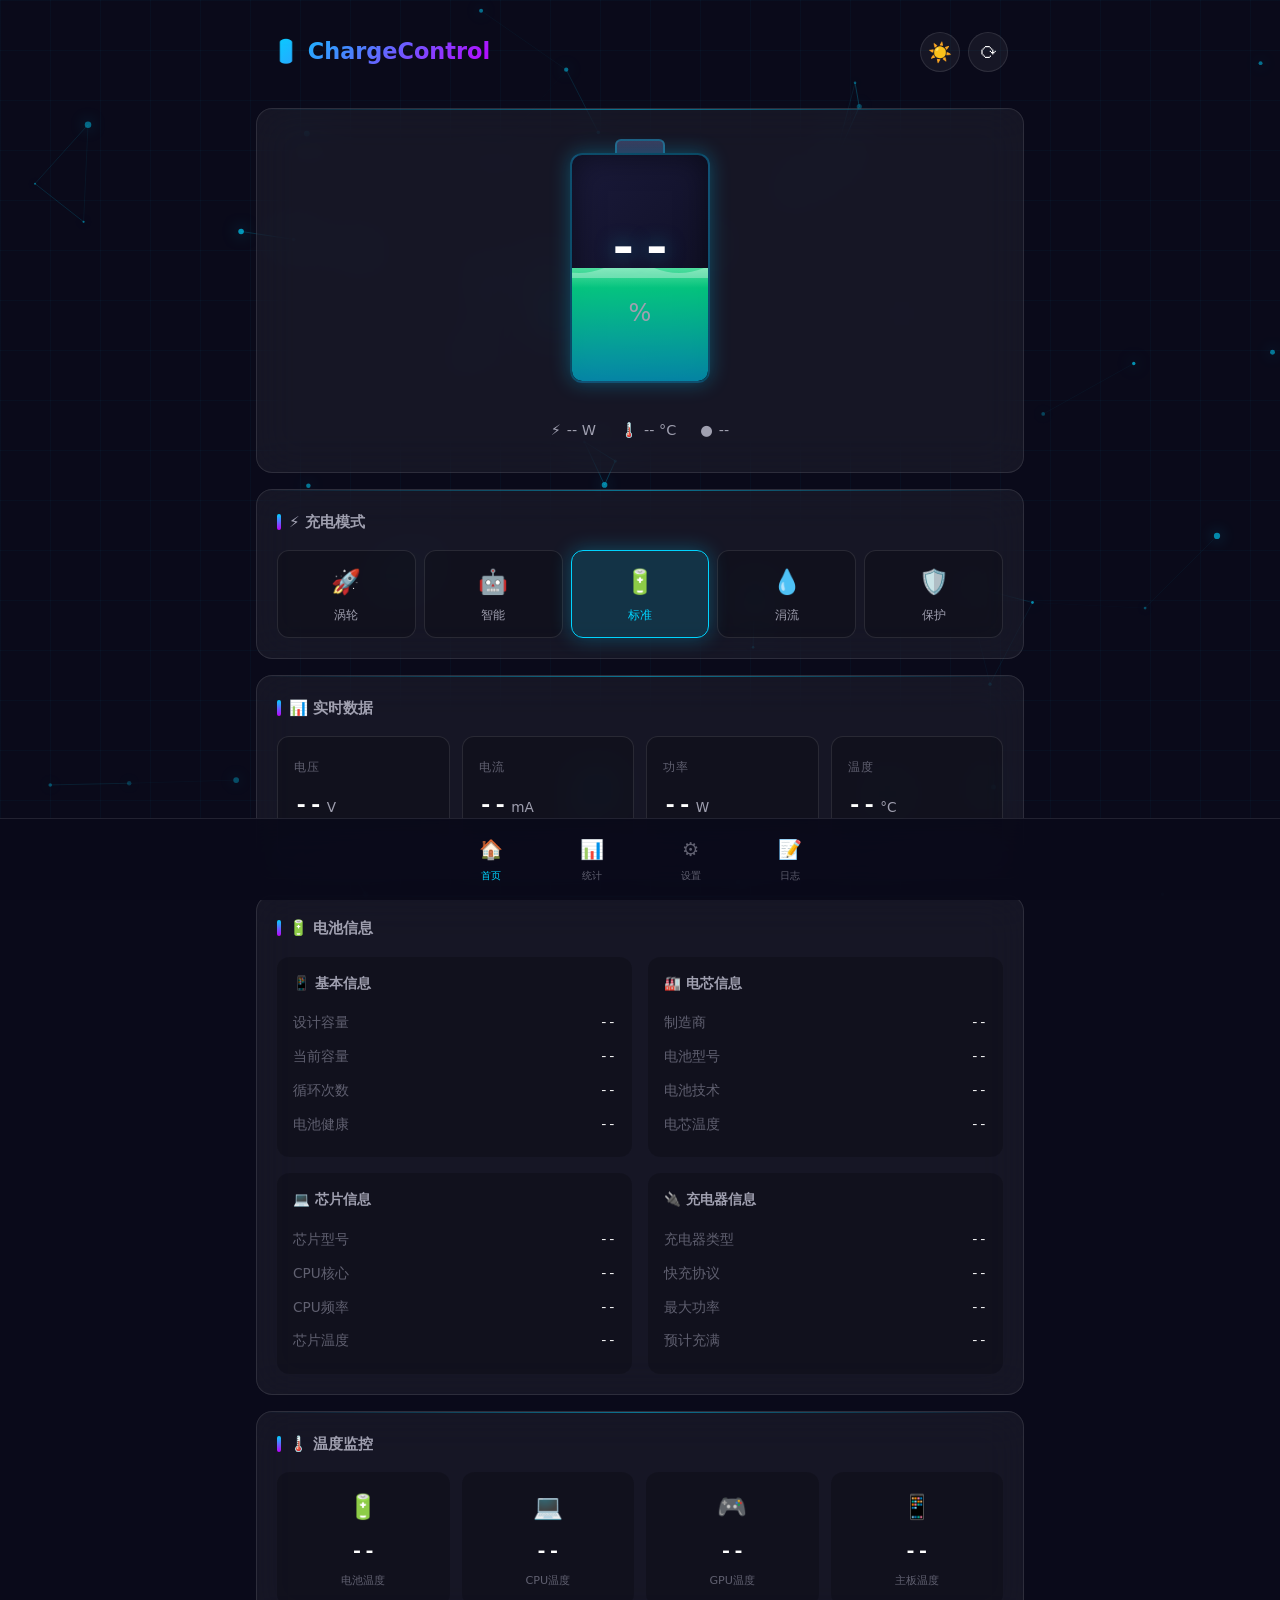
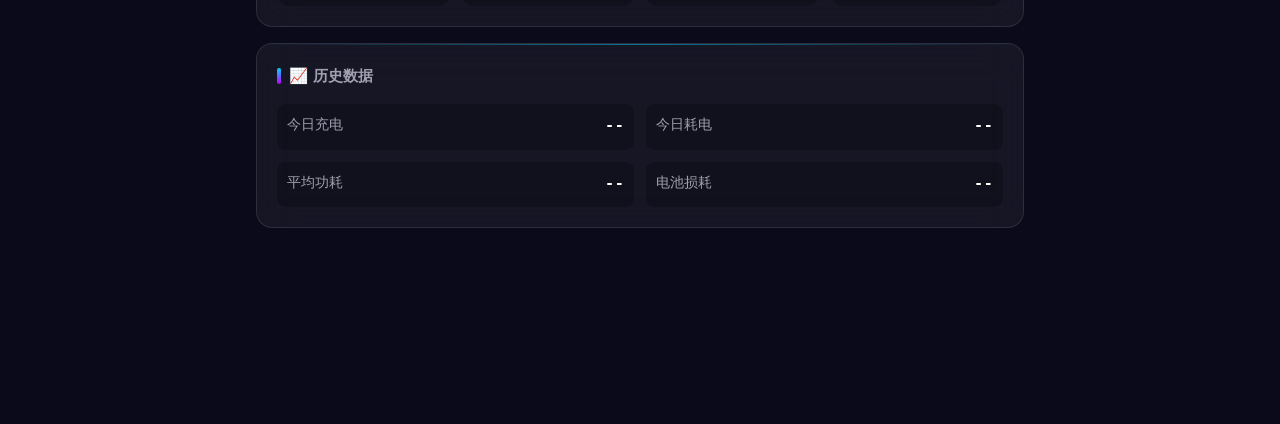
==== commit adecf646: "feat: v4.9.8 - 科技感UI + SSE + 动态路径发现 ✨ 新增功能: - 科技感UI设计 (深色主题 + 玻璃拟态 + 粒子背景) - SSE实时数据推送 (数据变化立即推送) - " ====
--- a/webroot/index.html
+++ b/webroot/index.html
@@ -1,283 +1,309 @@
 <!DOCTYPE html>
-<html lang="zh-CN" data-theme="dark">
+<html lang="zh-CN">
 <head>
-  <meta charset="UTF-8" />
-  <meta name="viewport" content="width=device-width, initial-scale=1.0" />
-  <title>充电控制 仪表盘</title>
-  <link rel="stylesheet" href="styles.css" />
+    <meta charset="UTF-8">
+    <meta name="viewport" content="width=device-width, initial-scale=1.0, maximum-scale=1.0, user-scalable=no">
+    <title>ChargeControl - 充电控制</title>
+    <link rel="stylesheet" href="styles.css">
 </head>
 <body>
-
-  <!-- ══════════════════ 顶部导航栏 ══════════════════ -->
-  <nav class="navbar">
-    <div class="navbar__brand">
-      <span class="navbar__icon">⚡</span>
-      <span class="navbar__title">充电控制</span>
+    <!-- 网格背景 -->
+    <div class="cyber-grid"></div>
+    
+    <!-- 粒子画布 -->
+    <canvas id="particles"></canvas>
+    
+    <!-- 主容器 -->
+    <div class="app-container">
+        <!-- 头部 -->
+        <header class="app-header">
+            <h1 class="app-title">🔋 ChargeControl</h1>
+            <div class="header-controls">
+                <button class="icon-btn" id="themeToggle" title="切换主题">🌙</button>
+                <button class="icon-btn" id="refreshBtn" title="刷新">⟳</button>
+            </div>
+        </header>
+        
+        <!-- 电池核心展示 -->
+        <div class="glass-card battery-core scanline">
+            <div class="battery-visual">
+                <div class="battery-terminal"></div>
+                <div class="battery-shell">
+                    <div class="battery-liquid" id="batteryLiquid">
+                        <div class="liquid-wave"></div>
+                    </div>
+                </div>
+                <div class="battery-percent">
+                    <span class="percent-value" id="batteryPercent">--</span>
+                    <span class="percent-symbol">%</span>
+                </div>
+                <div class="charging-bolt" id="chargingBolt">
+                    <svg class="bolt-icon" viewBox="0 0 24 24">
+                        <path d="M13 2L3 14h9l-1 10 10-12h-9l1-10z"/>
+                    </svg>
+                </div>
+            </div>
+            <div class="battery-status">
+                <div class="status-item">
+                    <span class="status-icon">⚡</span>
+                    <span id="chargePower">-- W</span>
+                </div>
+                <div class="status-item">
+                    <span class="status-icon">🌡️</span>
+                    <span id="batteryTemp">-- °C</span>
+                </div>
+                <div class="status-item">
+                    <span class="status-icon" id="statusIcon">●</span>
+                    <span id="chargeStatus">--</span>
+                </div>
+            </div>
+        </div>
+        
+        <!-- 充电模式选择 -->
+        <div class="glass-card">
+            <div class="card-title">⚡ 充电模式</div>
+            <div class="mode-selector" id="modeSelector">
+                <div class="mode-card" data-mode="turbo">
+                    <div class="mode-icon">🚀</div>
+                    <div class="mode-name">涡轮</div>
+                </div>
+                <div class="mode-card" data-mode="normal">
+                    <div class="mode-icon">🤖</div>
+                    <div class="mode-name">智能</div>
+                </div>
+                <div class="mode-card active" data-mode="standard">
+                    <div class="mode-icon">🔋</div>
+                    <div class="mode-name">标准</div>
+                </div>
+                <div class="mode-card" data-mode="trickle">
+                    <div class="mode-icon">💧</div>
+                    <div class="mode-name">涓流</div>
+                </div>
+                <div class="mode-card" data-mode="protect">
+                    <div class="mode-icon">🛡️</div>
+                    <div class="mode-name">保护</div>
+                </div>
+            </div>
+        </div>
+        
+        <!-- 实时数据面板 -->
+        <div class="glass-card">
+            <div class="card-title">📊 实时数据</div>
+            <div class="data-panels">
+                <div class="data-panel">
+                    <div class="panel-header">
+                        <span class="panel-label">电压</span>
+                    </div>
+                    <div class="panel-value">
+                        <span class="value" id="voltage">--</span>
+                        <span class="unit">V</span>
+                    </div>
+                    <div class="panel-bar">
+                        <div class="bar-fill" id="voltageBar" style="width: 0%"></div>
+                    </div>
+                </div>
+                <div class="data-panel">
+                    <div class="panel-header">
+                        <span class="panel-label">电流</span>
+                    </div>
+                    <div class="panel-value">
+                        <span class="value" id="current">--</span>
+                        <span class="unit">mA</span>
+                    </div>
+                    <div class="panel-bar">
+                        <div class="bar-fill" id="currentBar" style="width: 0%"></div>
+                    </div>
+                </div>
+                <div class="data-panel">
+                    <div class="panel-header">
+                        <span class="panel-label">功率</span>
+                    </div>
+                    <div class="panel-value">
+                        <span class="value" id="power">--</span>
+                        <span class="unit">W</span>
+                    </div>
+                    <div class="panel-bar">
+                        <div class="bar-fill" id="powerBar" style="width: 0%"></div>
+                    </div>
+                </div>
+                <div class="data-panel">
+                    <div class="panel-header">
+                        <span class="panel-label">温度</span>
+                    </div>
+                    <div class="panel-value">
+                        <span class="value" id="tempValue">--</span>
+                        <span class="unit">°C</span>
+                    </div>
+                    <div class="panel-bar">
+                        <div class="bar-fill" id="tempBar" style="width: 0%"></div>
+                    </div>
+                </div>
+            </div>
+        </div>
+        
+        <!-- 电池信息 -->
+        <div class="glass-card">
+            <div class="card-title">🔋 电池信息</div>
+            <div class="battery-extended">
+                <div class="extended-section">
+                    <div class="section-title">📱 基本信息</div>
+                    <div class="info-row">
+                        <span class="info-label">设计容量</span>
+                        <span class="info-value" id="designCapacity">--</span>
+                    </div>
+                    <div class="info-row">
+                        <span class="info-label">当前容量</span>
+                        <span class="info-value" id="currentCapacity">--</span>
+                    </div>
+                    <div class="info-row">
+                        <span class="info-label">循环次数</span>
+                        <span class="info-value" id="cycleCount">--</span>
+                    </div>
+                    <div class="info-row">
+                        <span class="info-label">电池健康</span>
+                        <span class="info-value" id="healthStatus">--</span>
+                    </div>
+                </div>
+                <div class="extended-section">
+                    <div class="section-title">🏭 电芯信息</div>
+                    <div class="info-row">
+                        <span class="info-label">制造商</span>
+                        <span class="info-value" id="manufacturer">--</span>
+                    </div>
+                    <div class="info-row">
+                        <span class="info-label">电池型号</span>
+                        <span class="info-value" id="modelInfo">--</span>
+                    </div>
+                    <div class="info-row">
+                        <span class="info-label">电池技术</span>
+                        <span class="info-value" id="techType">--</span>
+                    </div>
+                    <div class="info-row">
+                        <span class="info-label">电芯温度</span>
+                        <span class="info-value" id="cellTemp">--</span>
+                    </div>
+                </div>
+                <div class="extended-section">
+                    <div class="section-title">💻 芯片信息</div>
+                    <div class="info-row">
+                        <span class="info-label">芯片型号</span>
+                        <span class="info-value" id="chipModel">--</span>
+                    </div>
+                    <div class="info-row">
+                        <span class="info-label">CPU核心</span>
+                        <span class="info-value" id="cpuCores">--</span>
+                    </div>
+                    <div class="info-row">
+                        <span class="info-label">CPU频率</span>
+                        <span class="info-value" id="cpuFreq">--</span>
+                    </div>
+                    <div class="info-row">
+                        <span class="info-label">芯片温度</span>
+                        <span class="info-value" id="chipTemp">--</span>
+                    </div>
+                </div>
+                <div class="extended-section">
+                    <div class="section-title">🔌 充电器信息</div>
+                    <div class="info-row">
+                        <span class="info-label">充电器类型</span>
+                        <span class="info-value" id="chargerType">--</span>
+                    </div>
+                    <div class="info-row">
+                        <span class="info-label">快充协议</span>
+                        <span class="info-value" id="fastCharge">--</span>
+                    </div>
+                    <div class="info-row">
+                        <span class="info-label">最大功率</span>
+                        <span class="info-value" id="maxPower">--</span>
+                    </div>
+                    <div class="info-row">
+                        <span class="info-label">预计充满</span>
+                        <span class="info-value" id="timeLeft">--</span>
+                    </div>
+                </div>
+            </div>
+        </div>
+        
+        <!-- 温度监控 -->
+        <div class="glass-card">
+            <div class="card-title">🌡️ 温度监控</div>
+            <div class="temp-monitor">
+                <div class="temp-card">
+                    <div class="temp-icon">🔋</div>
+                    <div class="temp-value" id="batteryTempValue">--</div>
+                    <div class="temp-label">电池温度</div>
+                </div>
+                <div class="temp-card">
+                    <div class="temp-icon">💻</div>
+                    <div class="temp-value" id="cpuTempValue">--</div>
+                    <div class="temp-label">CPU温度</div>
+                </div>
+                <div class="temp-card">
+                    <div class="temp-icon">🎮</div>
+                    <div class="temp-value" id="gpuTempValue">--</div>
+                    <div class="temp-label">GPU温度</div>
+                </div>
+                <div class="temp-card">
+                    <div class="temp-icon">📱</div>
+                    <div class="temp-value" id="boardTempValue">--</div>
+                    <div class="temp-label">主板温度</div>
+                </div>
+            </div>
+        </div>
+        
+        <!-- 历史数据 -->
+        <div class="glass-card">
+            <div class="card-title">📈 历史数据</div>
+            <div class="history-grid">
+                <div class="history-item">
+                    <span class="history-label">今日充电</span>
+                    <span class="history-value" id="todayCharges">--</span>
+                </div>
+                <div class="history-item">
+                    <span class="history-label">今日耗电</span>
+                    <span class="history-value" id="todayUsage">--</span>
+                </div>
+                <div class="history-item">
+                    <span class="history-label">平均功耗</span>
+                    <span class="history-value" id="avgPower">--</span>
+                </div>
+                <div class="history-item">
+                    <span class="history-label">电池损耗</span>
+                    <span class="history-value" id="batteryWear">--</span>
+                </div>
+            </div>
+        </div>
+        
+        <!-- 底部占位 -->
+        <div style="height: 80px;"></div>
     </div>
-
-    <!-- 汉堡菜单按钮（移动端） -->
-    <button class="navbar__hamburger" id="hamburgerBtn" aria-label="菜单">
-      <span></span><span></span><span></span>
-    </button>
-
-    <!-- 居中标签页按钮组 -->
-    <div class="navbar__tabs" id="navbarTabs">
-      <button class="navbar__tab active" data-tab="dashboard">📊 仪表盘</button>
-      <button class="navbar__tab" data-tab="control">🎛️ 控制</button>
-      <button class="navbar__tab" data-tab="modes">⚡ 模式</button>
-      <button class="navbar__tab" data-tab="stats">📈 统计</button>
-      <button class="navbar__tab" data-tab="config">⚙️ 设置</button>
-    </div>
-
-    <!-- 右侧状态 + 主题 -->
-    <div class="navbar__actions">
-      <span id="connectionStatus" class="badge badge--success">已连接</span>
-      <button id="themeToggle" class="icon-btn" title="切换主题">🌙</button>
-    </div>
-  </nav>
-
-  <!-- ══════════════════ 主内容区 ══════════════════ -->
-  <main class="page-content">
-
-    <!-- ═══════════════════ 仪表盘 ═══════════════════ -->
-    <section class="tab-panel active" id="tab-dashboard">
-
-      <!-- 大型环形进度仪表盘 -->
-      <div class="donut-gauge-wrap">
-        <canvas id="donutGauge" width="220" height="220"></canvas>
-        <div class="donut-gauge__center">
-          <span class="donut-gauge__value" id="batteryLevel">—</span>
-          <span class="donut-gauge__unit">%</span>
-        </div>
-      </div>
-
-      <!-- 横排 Stat Chips -->
-      <div class="stat-chips">
-        <div class="stat-chip" id="statusChip">
-          <span class="stat-chip__icon" id="chargingIcon">🔌</span>
-          <span class="stat-chip__label">充电状态</span>
-          <span class="stat-chip__value" id="chargingStatus">—</span>
-        </div>
-        <div class="stat-chip">
-          <span class="stat-chip__icon">🌡️</span>
-          <span class="stat-chip__label">温度</span>
-          <span class="stat-chip__value" id="batteryTemp">—</span>
-        </div>
-        <div class="stat-chip">
-          <span class="stat-chip__icon">⚡</span>
-          <span class="stat-chip__label">电压</span>
-          <span class="stat-chip__value" id="batteryVoltage">—</span>
-        </div>
-        <div class="stat-chip">
-          <span class="stat-chip__icon">🔄</span>
-          <span class="stat-chip__label">电流</span>
-          <span class="stat-chip__value" id="batteryCurrent">—</span>
-        </div>
-        <div class="stat-chip">
-          <span class="stat-chip__icon">🎯</span>
-          <span class="stat-chip__label">当前模式</span>
-          <span class="stat-chip__value" id="currentMode">—</span>
-        </div>
-      </div>
-
-      <!-- 温度折线图 -->
-      <div class="card card--full">
-        <div class="card__header">
-          <span>温度历史记录</span>
-          <button class="btn btn--sm" id="refreshChart">↺ 刷新</button>
-        </div>
-        <canvas id="tempChart" height="140"></canvas>
-      </div>
-
-      <!-- 电池健康评分环 -->
-      <div class="card card--full" id="healthCard">
-        <div class="card__header"><span>电池健康评分</span></div>
-        <div class="health-ring-wrap">
-          <canvas id="healthRing" width="120" height="120"></canvas>
-          <div class="health-ring__center">
-            <span class="health-ring__value" id="healthScore">—</span>
-          </div>
-        </div>
-        <p class="card__sub" id="healthDetail"></p>
-      </div>
-    </section>
-
-    <!-- ═══════════════════ 控制 ═══════════════════ -->
-    <section class="tab-panel" id="tab-control">
-
-      <!-- 圆形按压式充电开关 -->
-      <div class="card">
-        <div class="card__header">充电开关</div>
-        <div class="power-switch-wrap">
-          <button class="power-switch" id="powerSwitchBtn" aria-pressed="true">
-            <span class="power-switch__icon">⏻</span>
-            <span class="power-switch__ripple"></span>
-          </button>
-          <span class="power-switch__label" id="powerSwitchLabel">充电中</span>
-          <!-- 隐藏 checkbox，保留 JS 绑定 -->
-          <input type="checkbox" id="chargingToggle" checked style="display:none" />
-        </div>
-      </div>
-
-      <!-- 充电上限滑块 -->
-      <div class="card">
-        <div class="card__header">最大充电上限</div>
-        <div class="slider-group">
-          <div class="bubble-slider">
-            <div class="bubble-slider__bubble" id="chargeLimitBubble">80%</div>
-            <input type="range" id="chargeLimitSlider" min="20" max="100" value="80" />
-          </div>
-          <span class="slider-value" id="chargeLimitValue">80%</span>
-        </div>
-        <p class="card__sub">电量达到此值时将停止充电。</p>
-        <button class="btn btn--primary btn--action" id="applyLimitBtn">
-          <span class="btn__icon">✓</span>
-          <span class="btn__text">应用上限</span>
-        </button>
-      </div>
-
-      <!-- 温度阈值 -->
-      <div class="card">
-        <div class="card__header">温度阈值</div>
-        <div class="slider-group">
-          <label class="slider-group__label">普通阈值</label>
-          <div class="bubble-slider">
-            <div class="bubble-slider__bubble" id="tempThresholdBubble">40°C</div>
-            <input type="range" id="tempThresholdSlider" min="30" max="50" value="40" />
-          </div>
-          <span class="slider-value" id="tempThresholdValue">40°C</span>
-        </div>
-        <div class="slider-group">
-          <label class="slider-group__label">临界温度</label>
-          <div class="bubble-slider">
-            <div class="bubble-slider__bubble" id="tempCriticalBubble">45°C</div>
-            <input type="range" id="tempCriticalSlider" min="35" max="55" value="45" />
-          </div>
-          <span class="slider-value" id="tempCriticalValue">45°C</span>
-        </div>
-        <button class="btn btn--primary btn--action" id="applyTempBtn">
-          <span class="btn__icon">✓</span>
-          <span class="btn__text">应用阈值</span>
-        </button>
-      </div>
-
-      <!-- 温度保护 -->
-      <div class="card">
-        <div class="card__header">温度保护</div>
-        <p class="card__sub">手动触发温度检测。</p>
-        <button class="btn btn--warning btn--action" id="tempCheckBtn">
-          <span class="btn__icon">🌡️</span>
-          <span class="btn__text">执行温度检测</span>
-        </button>
-        <div id="tempCheckResult" class="result-box hidden"></div>
-      </div>
-    </section>
-
-    <!-- ═══════════════════ 模式 ═══════════════════ -->
-    <section class="tab-panel" id="tab-modes">
-      <!-- 水平滚动卡片轨道 -->
-      <div class="card-rail" id="modesGrid">
-        <!-- 由 JS 动态填充 -->
-      </div>
-      <div id="modeSetResult" class="result-box hidden"></div>
-    </section>
-
-    <!-- ═══════════════════ 统计 ═══════════════════ -->
-    <section class="tab-panel" id="tab-stats">
-
-      <!-- 分段控件 -->
-      <div class="segmented-control">
-        <button class="segmented-control__btn active" data-period="daily">每日（7天）</button>
-        <button class="segmented-control__btn" data-period="weekly">每周</button>
-        <button class="segmented-control__btn" data-period="monthly">每月</button>
-      </div>
-
-      <div class="chart-wrap">
-        <canvas id="statsChart" height="180"></canvas>
-        <div class="chart-tooltip" id="chartTooltip"></div>
-      </div>
-
-      <div class="card card--full">
-        <div class="card__header">
-          <span>充电会话数据</span>
-          <div class="export-btns">
-            <button class="btn btn--sm" id="exportCsv">⬇ CSV</button>
-            <button class="btn btn--sm" id="exportJson">⬇ JSON</button>
-          </div>
-        </div>
-        <div class="table-wrap">
-          <table id="statsTable">
-            <thead id="statsTableHead"></thead>
-            <tbody id="statsTableBody"></tbody>
-          </table>
-        </div>
-      </div>
-    </section>
-
-    <!-- ═══════════════════ 设置 ═══════════════════ -->
-    <section class="tab-panel" id="tab-config">
-
-      <div class="card card--full">
-        <div class="card__header">
-          <span>配置文件（JSON）</span>
-          <div>
-            <button class="btn btn--sm" id="loadConfigBtn">加载</button>
-            <button class="btn btn--primary btn--sm" id="saveConfigBtn">保存</button>
-          </div>
-        </div>
-        <!-- 带行号的编辑器容器 -->
-        <div class="code-editor-wrap" id="codeEditorWrap">
-          <div class="code-editor__gutter" id="editorGutter"></div>
-          <textarea id="configEditor" class="code-editor__area" spellcheck="false"></textarea>
-        </div>
-        <div id="configSyntaxError" class="syntax-error hidden"></div>
-        <div id="configResult" class="result-box hidden"></div>
-      </div>
-
-      <!-- 快捷预设（列表卡片样式） -->
-      <div class="card card--full">
-        <div class="card__header">快捷预设</div>
-        <div class="presets-list">
-          <button class="preset-card preset-btn" data-preset="night">
-            <span class="preset-card__icon">🌙</span>
-            <div class="preset-card__info">
-              <span class="preset-card__name">夜间模式</span>
-              <span class="preset-card__desc">涓流充电 · 上限 80%</span>
-            </div>
-          </button>
-          <button class="preset-card preset-btn" data-preset="work">
-            <span class="preset-card__icon">💼</span>
-            <div class="preset-card__info">
-              <span class="preset-card__name">办公模式</span>
-              <span class="preset-card__desc">普通充电 · 上限 90%</span>
-            </div>
-          </button>
-          <button class="preset-card preset-btn" data-preset="travel">
-            <span class="preset-card__icon">✈️</span>
-            <div class="preset-card__info">
-              <span class="preset-card__name">出行模式</span>
-              <span class="preset-card__desc">快速充电 · 上限 100%</span>
-            </div>
-          </button>
-          <button class="preset-card preset-btn" data-preset="save">
-            <span class="preset-card__icon">🌿</span>
-            <div class="preset-card__info">
-              <span class="preset-card__name">省电模式</span>
-              <span class="preset-card__desc">涓流充电 · 上限 60%</span>
-            </div>
-          </button>
-        </div>
-      </div>
-    </section>
-
-  </main>
-
-  <!-- 通知堆叠容器（右上角） -->
-  <div id="notificationStack" class="notification-stack"></div>
-
-  <!-- 保留旧 toast id，JS 内部兼容 -->
-  <div id="toast" style="display:none"></div>
-
-  <script type="module" src="script.js"></script>
+    
+    <!-- 底部导航 -->
+    <nav class="bottom-nav">
+        <div class="nav-items">
+            <div class="nav-item active" data-tab="home">
+                <span class="nav-icon">🏠</span>
+                <span class="nav-label">首页</span>
+            </div>
+            <div class="nav-item" data-tab="stats">
+                <span class="nav-icon">📊</span>
+                <span class="nav-label">统计</span>
+            </div>
+            <div class="nav-item" data-tab="settings">
+                <span class="nav-icon">⚙️</span>
+                <span class="nav-label">设置</span>
+            </div>
+            <div class="nav-item" data-tab="logs">
+                <span class="nav-icon">📝</span>
+                <span class="nav-label">日志</span>
+            </div>
+        </div>
+    </nav>
+    
+    <!-- Toast通知 -->
+    <div class="toast" id="toast"></div>
+    
+    <script src="particles.js"></script>
+    <script src="script.js"></script>
 </body>
 </html>
--- a/webroot/styles.css
+++ b/webroot/styles.css
@@ -1,859 +1,609 @@
-/* ===================================================
-   充电控制 – 现代化样式表 v2
-   BEM 命名 · CSS 变量暗色/亮色主题
-   =================================================== */
-
-/* ── CSS 变量 ── */
+/* ============================================
+   ChargeControl - 科技感UI样式
+   ============================================ */
+
 :root {
-  --bg:           #080b12;
-  --surface:      #0d1117;
-  --surface2:     #161b22;
-  --border:       #21262d;
-  --accent:       #38bdf8;
-  --accent2:      #818cf8;
-  --accent-glow:  rgba(56,189,248,.25);
-  --success:      #22c55e;
-  --warning:      #f59e0b;
-  --danger:       #ef4444;
-  --text:         #e6edf3;
-  --text-muted:   #7d8590;
-  --radius:       12px;
-  --shadow:       0 8px 32px rgba(0,0,0,.5);
-  --shadow-glow:  0 0 0 3px var(--accent-glow), 0 8px 32px rgba(0,0,0,.5);
-  --transition:   .2s ease;
+    --cyber-blue: #00d4ff;
+    --cyber-blue-rgb: 0, 212, 255;
+    --neon-purple: #bf00ff;
+    --neon-purple-rgb: 191, 0, 255;
+    --energy-green: #00ff88;
+    --energy-green-rgb: 0, 255, 136;
+    --warning-orange: #ff6b35;
+    --danger-red: #ff4757;
+    
+    --bg-primary: #0a0a1a;
+    --bg-secondary: #111128;
+    --bg-card: rgba(20, 20, 50, 0.8);
+    
+    --glass-bg: rgba(255, 255, 255, 0.05);
+    --glass-border: rgba(255, 255, 255, 0.1);
+    --glass-blur: blur(20px);
+    
+    --text-primary: #ffffff;
+    --text-secondary: #a0a0b0;
+    --text-muted: #606070;
+    
+    --glow-blue: 0 0 20px rgba(var(--cyber-blue-rgb), 0.3);
+    --glow-purple: 0 0 20px rgba(var(--neon-purple-rgb), 0.3);
+    --glow-green: 0 0 20px rgba(var(--energy-green-rgb), 0.3);
 }
 
 [data-theme="light"] {
-  --bg:          #f9fafb;
-  --surface:     #ffffff;
-  --surface2:    #f3f4f6;
-  --border:      #e5e7eb;
-  --accent:      #0284c7;
-  --accent2:     #6366f1;
-  --accent-glow: rgba(2,132,199,.2);
-  --text:        #1e293b;
-  --text-muted:  #64748b;
-  --shadow:      0 4px 24px rgba(0,0,0,.1);
-  --shadow-glow: 0 0 0 3px var(--accent-glow), 0 4px 24px rgba(0,0,0,.1);
-}
-
-/* ── 重置 ── */
-*, *::before, *::after { box-sizing: border-box; margin: 0; padding: 0; }
-
-html { scroll-behavior: smooth; }
+    --bg-primary: #f5f5f7;
+    --bg-secondary: #ffffff;
+    --bg-card: rgba(255, 255, 255, 0.9);
+    --glass-bg: rgba(255, 255, 255, 0.8);
+    --glass-border: rgba(0, 0, 0, 0.1);
+    --text-primary: #1a1a1a;
+    --text-secondary: #666666;
+    --text-muted: #999999;
+}
+
+* { margin: 0; padding: 0; box-sizing: border-box; }
 
 body {
-  font-family: 'Segoe UI', system-ui, -apple-system, sans-serif;
-  background: var(--bg);
-  color: var(--text);
-  min-height: 100vh;
-  font-size: 14px;
-  line-height: 1.5;
-}
-
-a { color: var(--accent); text-decoration: none; }
-canvas { max-width: 100%; display: block; }
-
-/* ══════════════════════════════════════════════════
-   导航栏
-══════════════════════════════════════════════════ */
-.navbar {
-  display: grid;
-  grid-template-columns: auto 1fr auto;
-  align-items: center;
-  gap: 1rem;
-  padding: .7rem 1.5rem;
-  background: var(--surface);
-  border-bottom: 1px solid var(--border);
-  position: sticky;
-  top: 0;
-  z-index: 200;
-}
-
-.navbar__brand {
-  display: flex;
-  align-items: center;
-  gap: .5rem;
-  font-weight: 700;
-  font-size: 1.05rem;
-  white-space: nowrap;
-}
-
-.navbar__icon { font-size: 1.3rem; }
-
-/* 居中标签页按钮组 */
-.navbar__tabs {
-  display: flex;
-  justify-content: center;
-  gap: .25rem;
-  flex-wrap: nowrap;
-  overflow-x: auto;
-  scrollbar-width: none;
-}
-.navbar__tabs::-webkit-scrollbar { display: none; }
-
-.navbar__tab {
-  display: inline-flex;
-  align-items: center;
-  gap: .3rem;
-  padding: .45rem .85rem;
-  border: none;
-  border-radius: 8px;
-  background: transparent;
-  color: var(--text-muted);
-  font-size: .84rem;
-  font-weight: 500;
-  cursor: pointer;
-  white-space: nowrap;
-  transition: background var(--transition), color var(--transition);
-}
-
-.navbar__tab:hover { background: var(--surface2); color: var(--text); }
-.navbar__tab.active {
-  background: linear-gradient(135deg, var(--accent), var(--accent2));
-  color: #fff;
-}
-
-.navbar__actions {
-  display: flex;
-  align-items: center;
-  gap: .75rem;
-  white-space: nowrap;
-}
-
-/* 汉堡按钮（默认隐藏，移动端显示） */
-.navbar__hamburger {
-  display: none;
-  flex-direction: column;
-  gap: 4px;
-  padding: .4rem;
-  background: none;
-  border: none;
-  cursor: pointer;
-  border-radius: 8px;
-}
-.navbar__hamburger span {
-  display: block;
-  width: 22px; height: 2px;
-  background: var(--text);
-  border-radius: 2px;
-  transition: transform var(--transition), opacity var(--transition);
-}
-.navbar__hamburger.open span:nth-child(1) { transform: translateY(6px) rotate(45deg); }
-.navbar__hamburger.open span:nth-child(2) { opacity: 0; }
-.navbar__hamburger.open span:nth-child(3) { transform: translateY(-6px) rotate(-45deg); }
-
-/* 图标按钮 */
+    font-family: 'Segoe UI', system-ui, -apple-system, sans-serif;
+    background: var(--bg-primary);
+    color: var(--text-primary);
+    min-height: 100vh;
+    overflow-x: hidden;
+    line-height: 1.6;
+}
+
+.cyber-grid {
+    position: fixed;
+    top: 0; left: 0; right: 0; bottom: 0;
+    background-image: 
+        linear-gradient(rgba(var(--cyber-blue-rgb), 0.03) 1px, transparent 1px),
+        linear-gradient(90deg, rgba(var(--cyber-blue-rgb), 0.03) 1px, transparent 1px);
+    background-size: 50px 50px;
+    pointer-events: none;
+    z-index: 0;
+}
+
+#particles {
+    position: fixed;
+    top: 0; left: 0;
+    width: 100%; height: 100%;
+    pointer-events: none;
+    z-index: 1;
+}
+
+.app-container {
+    position: relative;
+    z-index: 2;
+    max-width: 800px;
+    margin: 0 auto;
+    padding: 16px;
+    padding-bottom: 100px;
+}
+
+.app-header {
+    display: flex;
+    justify-content: space-between;
+    align-items: center;
+    padding: 16px;
+    margin-bottom: 20px;
+}
+
+.app-title {
+    font-size: 1.4rem;
+    font-weight: 700;
+    background: linear-gradient(135deg, var(--cyber-blue), var(--neon-purple));
+    -webkit-background-clip: text;
+    -webkit-text-fill-color: transparent;
+    background-clip: text;
+}
+
+.header-controls {
+    display: flex;
+    gap: 8px;
+}
+
 .icon-btn {
-  padding: .4rem .6rem;
-  border: none;
-  border-radius: 8px;
-  background: transparent;
-  font-size: 1.1rem;
-  cursor: pointer;
-  transition: background var(--transition);
-}
-.icon-btn:hover { background: var(--surface2); }
-
-/* 徽章 */
-.badge {
-  padding: .2rem .6rem;
-  border-radius: 99px;
-  font-size: .72rem;
-  font-weight: 700;
-}
-.badge--success { background: rgba(34,197,94,.15); color: var(--success); }
-.badge--danger  { background: rgba(239,68,68,.15);  color: var(--danger); }
-
-/* ══════════════════════════════════════════════════
-   页面主体
-══════════════════════════════════════════════════ */
-.page-content {
-  max-width: 900px;
-  margin: 0 auto;
-  padding: 1.75rem 1.5rem 3rem;
-}
-
-/* ── 标签页面板 ── */
-.tab-panel { display: none; }
-.tab-panel.active { display: block; }
-
-/* ══════════════════════════════════════════════════
-   通用卡片
-══════════════════════════════════════════════════ */
-.card {
-  background: var(--surface);
-  border: 1px solid var(--border);
-  border-radius: var(--radius);
-  padding: 1.25rem;
-  margin-bottom: 1rem;
-  transition: transform var(--transition), box-shadow var(--transition);
-}
-.card:hover { transform: translateY(-2px); box-shadow: var(--shadow); }
-.card--full { display: block; }
-
-.card__header {
-  display: flex;
-  justify-content: space-between;
-  align-items: center;
-  font-weight: 600;
-  font-size: .9rem;
-  margin-bottom: 1rem;
-}
-
-.card__sub { font-size: .8rem; color: var(--text-muted); margin-top: .5rem; }
-
-/* ══════════════════════════════════════════════════
-   仪表盘 – 环形电量仪表
-══════════════════════════════════════════════════ */
-.donut-gauge-wrap {
-  position: relative;
-  width: 220px;
-  height: 220px;
-  margin: 0 auto 1.5rem;
-}
-
-.donut-gauge__center {
-  position: absolute;
-  inset: 0;
-  display: flex;
-  flex-direction: column;
-  align-items: center;
-  justify-content: center;
-  pointer-events: none;
-}
-
-.donut-gauge__value {
-  font-size: 3rem;
-  font-weight: 800;
-  line-height: 1;
-  background: linear-gradient(135deg, var(--accent), var(--accent2));
-  -webkit-background-clip: text;
-  -webkit-text-fill-color: transparent;
-  background-clip: text;
-}
-
-.donut-gauge__unit {
-  font-size: .9rem;
-  color: var(--text-muted);
-  margin-top: .1rem;
-}
-
-/* ── Stat Chips ── */
-.stat-chips {
-  display: flex;
-  flex-wrap: wrap;
-  gap: .6rem;
-  justify-content: center;
-  margin-bottom: 1.25rem;
-}
-
-.stat-chip {
-  display: flex;
-  align-items: center;
-  gap: .4rem;
-  padding: .5rem .9rem;
-  background: var(--surface);
-  border: 1px solid var(--border);
-  border-radius: 99px;
-  font-size: .85rem;
-  transition: transform var(--transition), box-shadow var(--transition);
-}
-.stat-chip:hover { transform: translateY(-1px); box-shadow: var(--shadow); }
-
-.stat-chip__icon { font-size: 1rem; }
-.stat-chip__label { color: var(--text-muted); font-size: .75rem; }
-.stat-chip__value { font-weight: 700; color: var(--accent); }
-
-/* 充电动画 */
-@keyframes flash {
-  0%, 100% { opacity: 1; transform: scale(1); }
-  50%       { opacity: .5; transform: scale(1.2); }
-}
-.charging-anim { animation: flash 1s ease-in-out infinite; }
-
-/* ── 健康环 ── */
-.health-ring-wrap {
-  position: relative;
-  width: 120px;
-  height: 120px;
-  margin: 0 auto .75rem;
-}
-.health-ring__center {
-  position: absolute;
-  inset: 0;
-  display: flex;
-  align-items: center;
-  justify-content: center;
-  pointer-events: none;
-}
-.health-ring__value {
-  font-size: 1.5rem;
-  font-weight: 800;
-  color: var(--accent);
-}
-
-/* ══════════════════════════════════════════════════
-   通用按钮
-══════════════════════════════════════════════════ */
-.btn {
-  display: inline-flex;
-  align-items: center;
-  gap: .35rem;
-  padding: .5rem 1rem;
-  border: 1px solid var(--border);
-  border-radius: var(--radius);
-  background: var(--surface2);
-  color: var(--text);
-  cursor: pointer;
-  font-size: .85rem;
-  font-weight: 500;
-  transition: background var(--transition), transform var(--transition), box-shadow var(--transition);
-  white-space: nowrap;
-  position: relative;
-  overflow: hidden;
-}
-.btn:hover { background: var(--border); transform: translateY(-1px); }
-.btn:active { transform: translateY(0); }
-
-.btn--primary {
-  background: linear-gradient(135deg, var(--accent), var(--accent2));
-  border-color: transparent;
-  color: #fff;
-}
-.btn--primary:hover { filter: brightness(1.1); background: linear-gradient(135deg, var(--accent), var(--accent2)); }
-
-.btn--warning { background: var(--warning); border-color: var(--warning); color: #000; }
-.btn--warning:hover { filter: brightness(.9); }
-
-.btn--sm { padding: .3rem .65rem; font-size: .78rem; border-radius: 8px; }
-
-/* 带动画的确认按钮 */
-.btn--action { min-width: 120px; justify-content: center; margin-top: .75rem; }
-.btn__icon { transition: transform var(--transition); }
-
-.btn--loading .btn__icon { display: inline-block; animation: spin .7s linear infinite; }
-.btn--success .btn__icon::before { content: '✓'; }
-.btn--error   .btn__icon::before { content: '✗'; }
-
-@keyframes spin { to { transform: rotate(360deg); } }
-
-/* ══════════════════════════════════════════════════
-   圆形按压式电源开关
-══════════════════════════════════════════════════ */
-.power-switch-wrap {
-  display: flex;
-  flex-direction: column;
-  align-items: center;
-  gap: .75rem;
-  padding: 1rem 0;
-}
-
-.power-switch {
-  position: relative;
-  width: 90px;
-  height: 90px;
-  border-radius: 50%;
-  border: 3px solid var(--border);
-  background: var(--surface2);
-  cursor: pointer;
-  display: flex;
-  align-items: center;
-  justify-content: center;
-  transition: border-color var(--transition), box-shadow var(--transition), background var(--transition);
-  overflow: hidden;
-}
-
-.power-switch[aria-pressed="true"] {
-  border-color: var(--accent);
-  background: linear-gradient(135deg, rgba(56,189,248,.15), rgba(129,140,248,.15));
-  box-shadow: var(--shadow-glow);
-}
-
-.power-switch__icon {
-  font-size: 2.2rem;
-  transition: color var(--transition), text-shadow var(--transition);
-  position: relative;
-  z-index: 1;
-}
-.power-switch[aria-pressed="true"] .power-switch__icon {
-  color: var(--accent);
-  text-shadow: 0 0 12px var(--accent);
-}
-
-/* 涟漪效果 */
-.power-switch__ripple {
-  position: absolute;
-  inset: 0;
-  border-radius: 50%;
-  background: radial-gradient(circle, var(--accent-glow) 0%, transparent 70%);
-  opacity: 0;
-  transition: opacity .3s;
-}
-.power-switch:active .power-switch__ripple { opacity: 1; }
-
-.power-switch__label {
-  font-size: .95rem;
-  font-weight: 600;
-  color: var(--text-muted);
-}
-
-/* ══════════════════════════════════════════════════
-   气泡标签滑块
-══════════════════════════════════════════════════ */
-.slider-group {
-  display: flex;
-  align-items: center;
-  gap: .75rem;
-  margin-bottom: .9rem;
-  flex-wrap: wrap;
-}
-.slider-group__label { font-size: .82rem; color: var(--text-muted); min-width: 70px; }
-
-.bubble-slider {
-  position: relative;
-  flex: 1;
-  min-width: 140px;
-}
-
-.bubble-slider__bubble {
-  position: absolute;
-  top: -30px;
-  left: 50%;
-  transform: translateX(-50%);
-  background: linear-gradient(135deg, var(--accent), var(--accent2));
-  color: #fff;
-  font-size: .72rem;
-  font-weight: 700;
-  padding: .2rem .5rem;
-  border-radius: 6px;
-  white-space: nowrap;
-  pointer-events: none;
-  transition: left .05s;
-  z-index: 10;
-}
-.bubble-slider__bubble::after {
-  content: '';
-  position: absolute;
-  top: 100%;
-  left: 50%;
-  transform: translateX(-50%);
-  border: 4px solid transparent;
-  border-top-color: var(--accent2);
-}
-
-input[type="range"] {
-  -webkit-appearance: none;
-  appearance: none;
-  width: 100%;
-  height: 6px;
-  background: var(--surface2);
-  border-radius: 3px;
-  outline: none;
-  cursor: pointer;
-}
-input[type="range"]::-webkit-slider-runnable-track {
-  height: 6px;
-  border-radius: 3px;
-}
-input[type="range"]::-webkit-slider-thumb {
-  -webkit-appearance: none;
-  width: 18px; height: 18px;
-  border-radius: 50%;
-  background: linear-gradient(135deg, var(--accent), var(--accent2));
-  margin-top: -6px;
-  box-shadow: 0 2px 6px rgba(0,0,0,.4);
-  transition: transform var(--transition);
-}
-input[type="range"]::-webkit-slider-thumb:hover { transform: scale(1.2); }
-input[type="range"]::-moz-range-thumb {
-  width: 18px; height: 18px;
-  border-radius: 50%;
-  background: linear-gradient(135deg, var(--accent), var(--accent2));
-  border: none;
-  box-shadow: 0 2px 6px rgba(0,0,0,.4);
-}
-
-.slider-value {
-  min-width: 52px;
-  text-align: right;
-  font-weight: 700;
-  color: var(--accent);
-  font-size: .9rem;
-}
-
-/* ══════════════════════════════════════════════════
-   模式 – 水平滚动卡片轨道
-══════════════════════════════════════════════════ */
-.card-rail {
-  display: flex;
-  gap: 1rem;
-  overflow-x: auto;
-  padding: .5rem .25rem 1.25rem;
-  scrollbar-width: thin;
-  scrollbar-color: var(--border) transparent;
-  margin-bottom: 1rem;
-}
-.card-rail::-webkit-scrollbar { height: 4px; }
-.card-rail::-webkit-scrollbar-thumb { background: var(--border); border-radius: 4px; }
-
-/* 翻转卡片 */
-.flip-card {
-  flex: 0 0 180px;
-  height: 140px;
-  perspective: 800px;
-  cursor: pointer;
-}
-
-.flip-card__inner {
-  position: relative;
-  width: 100%; height: 100%;
-  transform-style: preserve-3d;
-  transition: transform .5s ease;
-  border-radius: var(--radius);
-}
-
-.flip-card.flipped .flip-card__inner { transform: rotateY(180deg); }
-
-.flip-card__front,
-.flip-card__back {
-  position: absolute;
-  inset: 0;
-  border-radius: var(--radius);
-  backface-visibility: hidden;
-  -webkit-backface-visibility: hidden;
-  border: 2px solid var(--border);
-  background: var(--surface);
-  padding: 1rem;
-  display: flex;
-  flex-direction: column;
-  align-items: center;
-  justify-content: center;
-  transition: border-color var(--transition), box-shadow var(--transition);
-}
-
-.flip-card__back { transform: rotateY(180deg); }
-
-.flip-card.selected .flip-card__front,
-.flip-card.selected .flip-card__back {
-  border-color: var(--accent);
-  box-shadow: 0 0 0 2px var(--accent-glow), var(--shadow);
-}
-
-/* "当前"角标 */
-.flip-card__ribbon {
-  display: none;
-  position: absolute;
-  top: 8px; right: 8px;
-  font-size: .62rem;
-  font-weight: 700;
-  background: linear-gradient(135deg, var(--accent), var(--accent2));
-  color: #fff;
-  padding: .15rem .4rem;
-  border-radius: 4px;
-  z-index: 1;
-}
-.flip-card.selected .flip-card__ribbon { display: block; }
-
-.mode-icon { font-size: 2rem; margin-bottom: .4rem; }
-.mode-name { font-weight: 700; font-size: .9rem; }
-.mode-desc { font-size: .72rem; color: var(--text-muted); margin-top: .25rem; text-align: center; }
-.mode-current-ma { font-size: .72rem; color: var(--text-muted); margin-top: .2rem; }
-
-.flip-back__title { font-weight: 700; font-size: .85rem; margin-bottom: .5rem; }
-.flip-back__desc { font-size: .75rem; color: var(--text-muted); text-align: center; margin-bottom: .5rem; }
-
-.flip-confirm-btn {
-  padding: .3rem .7rem;
-  border-radius: 8px;
-  border: none;
-  background: linear-gradient(135deg, var(--accent), var(--accent2));
-  color: #fff;
-  font-size: .78rem;
-  font-weight: 600;
-  cursor: pointer;
-  transition: filter var(--transition);
-}
-.flip-confirm-btn:hover { filter: brightness(1.15); }
-
-/* ══════════════════════════════════════════════════
-   统计 – 分段控件
-══════════════════════════════════════════════════ */
-.segmented-control {
-  display: inline-flex;
-  background: var(--surface);
-  border: 1px solid var(--border);
-  border-radius: 99px;
-  padding: 3px;
-  gap: 2px;
-  margin-bottom: 1.25rem;
-}
-
-.segmented-control__btn {
-  padding: .35rem .9rem;
-  border: none;
-  border-radius: 99px;
-  background: transparent;
-  color: var(--text-muted);
-  font-size: .82rem;
-  font-weight: 500;
-  cursor: pointer;
-  transition: background var(--transition), color var(--transition);
-}
-.segmented-control__btn.active {
-  background: linear-gradient(135deg, var(--accent), var(--accent2));
-  color: #fff;
-}
-
-/* 图表包装 */
-.chart-wrap {
-  position: relative;
-  margin-bottom: 1rem;
-}
-
-.chart-tooltip {
-  position: absolute;
-  background: var(--surface);
-  border: 1px solid var(--border);
-  border-radius: 8px;
-  padding: .3rem .6rem;
-  font-size: .78rem;
-  pointer-events: none;
-  opacity: 0;
-  transition: opacity .15s;
-  white-space: nowrap;
-  z-index: 50;
-  box-shadow: var(--shadow);
-}
-.chart-tooltip.visible { opacity: 1; }
-
-/* 表格 */
-.table-wrap { overflow-x: auto; }
-
-table {
-  width: 100%;
-  border-collapse: collapse;
-  font-size: .85rem;
-}
-
-thead { position: sticky; top: 0; background: var(--surface); z-index: 10; }
-
-th {
-  padding: .6rem .75rem;
-  text-align: left;
-  color: var(--text-muted);
-  font-weight: 600;
-  font-size: .75rem;
-  text-transform: uppercase;
-  border-bottom: 2px solid var(--border);
-}
-
-td {
-  padding: .6rem .75rem;
-  text-align: left;
-  border-bottom: 1px solid var(--border);
-}
-
-tbody tr:nth-child(even) td { background: var(--surface2); }
-tbody tr:hover td { background: rgba(56,189,248,.06); }
-
-.export-btns { display: flex; gap: .5rem; }
-
-/* ══════════════════════════════════════════════════
-   设置 – 代码编辑器（带行号）
-══════════════════════════════════════════════════ */
-.code-editor-wrap {
-  display: flex;
-  border: 1px solid var(--border);
-  border-radius: var(--radius);
-  overflow: hidden;
-  margin-bottom: .75rem;
-  font-family: 'Consolas', 'Fira Code', monospace;
-  font-size: .85rem;
-  line-height: 1.6;
-}
-
-.code-editor__gutter {
-  flex-shrink: 0;
-  min-width: 40px;
-  padding: .75rem .4rem;
-  background: var(--surface2);
-  color: var(--text-muted);
-  text-align: right;
-  font-size: .78rem;
-  line-height: 1.6;
-  border-right: 1px solid var(--border);
-  user-select: none;
-  overflow: hidden;
-}
-
-.code-editor__area {
-  flex: 1;
-  min-height: 300px;
-  background: var(--bg);
-  color: var(--text);
-  border: none;
-  padding: .75rem;
-  font-family: inherit;
-  font-size: inherit;
-  line-height: inherit;
-  resize: vertical;
-  outline: none;
-}
-.code-editor__area:focus {
-  background: color-mix(in srgb, var(--bg) 95%, var(--accent) 5%);
-}
-
-.syntax-error {
-  font-size: .8rem;
-  color: var(--danger);
-  padding: .4rem .75rem;
-  border: 1px solid rgba(239,68,68,.3);
-  border-radius: 8px;
-  background: rgba(239,68,68,.06);
-  margin-bottom: .5rem;
-}
-.syntax-error.hidden { display: none; }
-
-/* ── 预设卡片 ── */
-.presets-list {
-  display: flex;
-  flex-direction: column;
-  gap: .6rem;
-}
-
-.preset-card {
-  display: flex;
-  align-items: center;
-  gap: 1rem;
-  padding: .85rem 1rem;
-  background: var(--surface2);
-  border: 1px solid var(--border);
-  border-radius: var(--radius);
-  cursor: pointer;
-  text-align: left;
-  font-size: .9rem;
-  color: var(--text);
-  transition: border-color var(--transition), transform var(--transition), box-shadow var(--transition);
-  width: 100%;
-}
-.preset-card:hover {
-  border-color: var(--accent);
-  transform: translateY(-2px);
-  box-shadow: var(--shadow);
-}
-
-.preset-card__icon { font-size: 1.6rem; flex-shrink: 0; }
-
-.preset-card__info {
-  display: flex;
-  flex-direction: column;
-  gap: .15rem;
-}
-
-.preset-card__name { font-weight: 700; font-size: .9rem; }
-.preset-card__desc { font-size: .78rem; color: var(--text-muted); }
-
-/* ══════════════════════════════════════════════════
-   结果框
-══════════════════════════════════════════════════ */
-.result-box {
-  margin-top: .75rem;
-  padding: .75rem;
-  border-radius: var(--radius);
-  background: var(--surface2);
-  border: 1px solid var(--border);
-  font-size: .85rem;
-  font-family: 'Consolas', monospace;
-  white-space: pre-wrap;
-}
-.result-box.success { border-color: var(--success); background: rgba(34,197,94,.08); color: var(--success); }
-.result-box.error   { border-color: var(--danger);  background: rgba(239,68,68,.08);  color: var(--danger); }
-.hidden { display: none; }
-
-/* ══════════════════════════════════════════════════
-   通知堆叠（右上角）
-══════════════════════════════════════════════════ */
-.notification-stack {
-  position: fixed;
-  top: 72px;
-  right: 1.25rem;
-  display: flex;
-  flex-direction: column;
-  gap: .5rem;
-  z-index: 1000;
-  pointer-events: none;
-}
-
-.notification {
-  display: flex;
-  align-items: center;
-  gap: .5rem;
-  padding: .65rem 1rem;
-  background: var(--surface);
-  border: 1px solid var(--border);
-  border-radius: var(--radius);
-  box-shadow: var(--shadow);
-  font-size: .85rem;
-  min-width: 200px;
-  max-width: 320px;
-  pointer-events: auto;
-  animation: slideIn .3s ease forwards;
-}
-
-.notification--success { border-color: var(--success); }
-.notification--error   { border-color: var(--danger); }
-.notification--warning { border-color: var(--warning); }
-
-.notification.dismissing { animation: slideOut .3s ease forwards; }
-
-@keyframes slideIn {
-  from { transform: translateX(110%); opacity: 0; }
-  to   { transform: translateX(0);    opacity: 1; }
-}
-@keyframes slideOut {
-  from { transform: translateX(0);    opacity: 1; }
-  to   { transform: translateX(110%); opacity: 0; }
-}
-
-/* ══════════════════════════════════════════════════
-   响应式
-══════════════════════════════════════════════════ */
-@media (max-width: 768px) {
-  .navbar {
-    grid-template-columns: auto auto 1fr;
-    grid-template-areas:
-      "brand hamburger actions"
-      "tabs  tabs      tabs";
-    gap: .5rem .75rem;
-    padding: .65rem 1rem;
-  }
-  .navbar__brand   { grid-area: brand; }
-  .navbar__hamburger { grid-area: hamburger; display: flex; }
-  .navbar__actions { grid-area: actions; justify-content: flex-end; }
-  .navbar__tabs {
-    grid-area: tabs;
-    justify-content: flex-start;
-    overflow-x: auto;
-    max-height: 0;
-    overflow-y: hidden;
-    transition: max-height .3s ease;
-  }
-  .navbar__tabs.open { max-height: 56px; }
-
-  .page-content { padding: 1rem 1rem 3rem; }
-
-  .donut-gauge-wrap { width: 180px; height: 180px; }
-  .donut-gauge__value { font-size: 2.4rem; }
-
-  .stat-chips { gap: .4rem; }
-  .stat-chip { padding: .4rem .7rem; font-size: .8rem; }
-
-  .flip-card { flex: 0 0 150px; height: 130px; }
-}
-
-@media (max-width: 480px) {
-  .navbar__tabs { flex-wrap: nowrap; }
-  .navbar__tab { padding: .4rem .6rem; font-size: .78rem; }
-  .segmented-control__btn { padding: .3rem .6rem; font-size: .76rem; }
-}
+    width: 40px;
+    height: 40px;
+    border-radius: 50%;
+    background: var(--glass-bg);
+    border: 1px solid var(--glass-border);
+    color: var(--text-primary);
+    cursor: pointer;
+    font-size: 1.2rem;
+    transition: all 0.3s ease;
+}
+
+.icon-btn:hover {
+    background: rgba(var(--cyber-blue-rgb), 0.2);
+    border-color: var(--cyber-blue);
+    box-shadow: var(--glow-blue);
+}
+
+.glass-card {
+    background: var(--glass-bg);
+    backdrop-filter: var(--glass-blur);
+    -webkit-backdrop-filter: var(--glass-blur);
+    border: 1px solid var(--glass-border);
+    border-radius: 16px;
+    padding: 20px;
+    margin-bottom: 16px;
+    position: relative;
+    overflow: hidden;
+}
+
+.glass-card::before {
+    content: '';
+    position: absolute;
+    top: 0; left: 0; right: 0;
+    height: 1px;
+    background: linear-gradient(90deg, transparent, rgba(var(--cyber-blue-rgb), 0.5), transparent);
+}
+
+.card-title {
+    font-size: 0.95rem;
+    font-weight: 600;
+    color: var(--text-secondary);
+    margin-bottom: 16px;
+    display: flex;
+    align-items: center;
+    gap: 8px;
+}
+
+.card-title::before {
+    content: '';
+    width: 4px;
+    height: 16px;
+    background: linear-gradient(180deg, var(--cyber-blue), var(--neon-purple));
+    border-radius: 2px;
+}
+
+/* 电池核心 */
+.battery-core {
+    text-align: center;
+    padding: 30px 20px;
+}
+
+.battery-visual {
+    position: relative;
+    width: 180px;
+    height: 260px;
+    margin: 0 auto 20px;
+}
+
+.battery-terminal {
+    position: absolute;
+    top: 0;
+    left: 50%;
+    transform: translateX(-50%);
+    width: 50px;
+    height: 16px;
+    background: linear-gradient(180deg, #3a3a5a 0%, #2a2a4a 100%);
+    border-radius: 6px 6px 0 0;
+    border: 2px solid rgba(var(--cyber-blue-rgb), 0.3);
+    border-bottom: none;
+}
+
+.battery-shell {
+    position: absolute;
+    top: 14px;
+    left: 20px;
+    width: 140px;
+    height: 230px;
+    border-radius: 12px;
+    background: linear-gradient(135deg, #1a1a3a 0%, #0d0d20 100%);
+    border: 2px solid rgba(var(--cyber-blue-rgb), 0.3);
+    box-shadow: inset 0 0 30px rgba(0, 0, 0, 0.5), var(--glow-blue);
+    overflow: hidden;
+}
+
+.battery-liquid {
+    position: absolute;
+    bottom: 0; left: 0; right: 0;
+    height: 50%;
+    background: linear-gradient(180deg, rgba(var(--energy-green-rgb), 0.8) 0%, rgba(var(--cyber-blue-rgb), 0.6) 100%);
+    border-radius: 0 0 10px 10px;
+    transition: height 0.5s ease;
+    overflow: hidden;
+}
+
+.battery-liquid::before {
+    content: '';
+    position: absolute;
+    top: 0; left: 0; right: 0;
+    height: 20px;
+    background: linear-gradient(180deg, rgba(255,255,255,0.3) 0%, transparent 100%);
+}
+
+.liquid-wave {
+    position: absolute;
+    top: -10px;
+    left: -50%;
+    width: 200%;
+    height: 20px;
+    background: url("data:image/svg+xml,%3Csvg xmlns='http://www.w3.org/2000/svg' viewBox='0 0 100 20'%3E%3Cpath fill='rgba(255,255,255,0.3)' d='M0,10 Q25,0 50,10 T100,10 V20 H0 Z'/%3E%3C/svg%3E") repeat-x;
+    animation: wave 2s linear infinite;
+}
+
+@keyframes wave {
+    0% { transform: translateX(0); }
+    100% { transform: translateX(50%); }
+}
+
+.battery-percent {
+    position: absolute;
+    top: 50%; left: 50%;
+    transform: translate(-50%, -50%);
+    z-index: 10;
+}
+
+.percent-value {
+    font-size: 3.5rem;
+    font-weight: 700;
+    font-family: 'SF Mono', monospace;
+    text-shadow: 0 0 20px rgba(var(--cyber-blue-rgb), 0.5);
+}
+
+.percent-symbol {
+    font-size: 1.5rem;
+    color: var(--text-secondary);
+}
+
+.charging-bolt {
+    position: absolute;
+    top: 50%; left: 50%;
+    transform: translate(-50%, -50%);
+    z-index: 11;
+    opacity: 0;
+    transition: opacity 0.3s ease;
+}
+
+.charging-bolt.active {
+    opacity: 1;
+    animation: pulse-bolt 1s ease-in-out infinite;
+}
+
+@keyframes pulse-bolt {
+    0%, 100% { transform: translate(-50%, -50%) scale(1); opacity: 1; }
+    50% { transform: translate(-50%, -50%) scale(1.1); opacity: 0.8; }
+}
+
+.bolt-icon {
+    width: 60px;
+    height: 60px;
+    fill: var(--energy-green);
+    filter: drop-shadow(0 0 10px rgba(var(--energy-green-rgb), 0.8));
+}
+
+.battery-status {
+    display: flex;
+    justify-content: center;
+    gap: 24px;
+    flex-wrap: wrap;
+}
+
+.status-item {
+    display: flex;
+    align-items: center;
+    gap: 6px;
+    font-size: 0.9rem;
+    color: var(--text-secondary);
+}
+
+/* 数据面板 */
+.data-panels {
+    display: grid;
+    grid-template-columns: repeat(2, 1fr);
+    gap: 12px;
+}
+
+@media (min-width: 600px) {
+    .data-panels {
+        grid-template-columns: repeat(4, 1fr);
+    }
+}
+
+.data-panel {
+    background: rgba(0, 0, 0, 0.2);
+    border: 1px solid var(--glass-border);
+    border-radius: 12px;
+    padding: 16px;
+    position: relative;
+}
+
+.data-panel::after {
+    content: '';
+    position: absolute;
+    bottom: 0; left: 0; right: 0;
+    height: 2px;
+    background: linear-gradient(90deg, var(--cyber-blue), var(--neon-purple));
+}
+
+.panel-header {
+    margin-bottom: 8px;
+}
+
+.panel-label {
+    font-size: 0.75rem;
+    color: var(--text-muted);
+    text-transform: uppercase;
+    letter-spacing: 1px;
+}
+
+.panel-value {
+    display: flex;
+    align-items: baseline;
+    gap: 4px;
+}
+
+.value {
+    font-size: 1.5rem;
+    font-weight: 700;
+    font-family: 'SF Mono', monospace;
+}
+
+.unit {
+    font-size: 0.85rem;
+    color: var(--text-secondary);
+}
+
+.panel-bar {
+    height: 4px;
+    background: rgba(var(--cyber-blue-rgb), 0.2);
+    border-radius: 2px;
+    margin-top: 12px;
+    overflow: hidden;
+}
+
+.bar-fill {
+    height: 100%;
+    background: linear-gradient(90deg, var(--cyber-blue), var(--neon-purple));
+    border-radius: 2px;
+    transition: width 0.3s ease;
+}
+
+/* 模式选择器 */
+.mode-selector {
+    display: grid;
+    grid-template-columns: repeat(5, 1fr);
+    gap: 8px;
+}
+
+.mode-card {
+    background: rgba(0, 0, 0, 0.2);
+    border: 1px solid var(--glass-border);
+    border-radius: 12px;
+    padding: 12px 8px;
+    text-align: center;
+    cursor: pointer;
+    transition: all 0.3s ease;
+}
+
+.mode-card:hover {
+    border-color: var(--cyber-blue);
+    transform: translateY(-2px);
+}
+
+.mode-card.active {
+    border-color: var(--cyber-blue);
+    background: rgba(var(--cyber-blue-rgb), 0.15);
+    box-shadow: var(--glow-blue);
+}
+
+.mode-icon {
+    font-size: 1.5rem;
+    margin-bottom: 4px;
+}
+
+.mode-name {
+    font-size: 0.75rem;
+    color: var(--text-secondary);
+}
+
+.mode-card.active .mode-name {
+    color: var(--cyber-blue);
+}
+
+/* 电池信息 */
+.battery-extended {
+    display: grid;
+    grid-template-columns: repeat(2, 1fr);
+    gap: 16px;
+}
+
+@media (max-width: 600px) {
+    .battery-extended {
+        grid-template-columns: 1fr;
+    }
+}
+
+.extended-section {
+    padding: 16px;
+    background: rgba(0, 0, 0, 0.2);
+    border-radius: 12px;
+}
+
+.section-title {
+    font-size: 0.85rem;
+    font-weight: 600;
+    color: var(--text-secondary);
+    margin-bottom: 12px;
+}
+
+.info-row {
+    display: flex;
+    justify-content: space-between;
+    padding: 6px 0;
+    font-size: 0.85rem;
+}
+
+.info-label {
+    color: var(--text-muted);
+}
+
+.info-value {
+    font-family: 'SF Mono', monospace;
+}
+
+.info-value.unavailable {
+    color: var(--text-muted);
+    font-style: italic;
+}
+
+/* 温度监控 */
+.temp-monitor {
+    display: grid;
+    grid-template-columns: repeat(4, 1fr);
+    gap: 12px;
+}
+
+@media (max-width: 600px) {
+    .temp-monitor {
+        grid-template-columns: repeat(2, 1fr);
+    }
+}
+
+.temp-card {
+    text-align: center;
+    padding: 16px;
+    background: rgba(0, 0, 0, 0.2);
+    border-radius: 12px;
+}
+
+.temp-icon {
+    font-size: 1.5rem;
+    margin-bottom: 8px;
+}
+
+.temp-value {
+    font-size: 1.3rem;
+    font-weight: 700;
+    font-family: 'SF Mono', monospace;
+}
+
+.temp-label {
+    font-size: 0.7rem;
+    color: var(--text-muted);
+    margin-top: 4px;
+}
+
+/* 历史数据 */
+.history-grid {
+    display: grid;
+    grid-template-columns: repeat(2, 1fr);
+    gap: 12px;
+}
+
+.history-item {
+    display: flex;
+    justify-content: space-between;
+    padding: 10px;
+    background: rgba(0, 0, 0, 0.2);
+    border-radius: 8px;
+}
+
+.history-label {
+    color: var(--text-secondary);
+    font-size: 0.85rem;
+}
+
+.history-value {
+    font-family: 'SF Mono', monospace;
+    font-weight: 600;
+}
+
+/* 底部导航 */
+.bottom-nav {
+    position: fixed;
+    bottom: 0; left: 0; right: 0;
+    background: rgba(10, 10, 26, 0.95);
+    backdrop-filter: blur(20px);
+    border-top: 1px solid var(--glass-border);
+    padding: 8px 0;
+    z-index: 100;
+}
+
+.nav-items {
+    display: flex;
+    justify-content: space-around;
+    max-width: 400px;
+    margin: 0 auto;
+}
+
+.nav-item {
+    display: flex;
+    flex-direction: column;
+    align-items: center;
+    gap: 2px;
+    padding: 8px 16px;
+    color: var(--text-muted);
+    cursor: pointer;
+    transition: all 0.3s ease;
+}
+
+.nav-item:hover, .nav-item.active {
+    color: var(--cyber-blue);
+}
+
+.nav-icon {
+    font-size: 1.2rem;
+}
+
+.nav-label {
+    font-size: 0.65rem;
+}
+
+/* Toast */
+.toast {
+    position: fixed;
+    bottom: 80px;
+    left: 50%;
+    transform: translateX(-50%);
+    background: var(--bg-card);
+    border: 1px solid var(--glass-border);
+    border-radius: 12px;
+    padding: 12px 24px;
+    font-size: 0.9rem;
+    z-index: 200;
+    opacity: 0;
+    transition: opacity 0.3s ease;
+    pointer-events: none;
+}
+
+.toast.show {
+    opacity: 1;
+}
+
+/* 扫描线效果 */
+.scanline {
+    position: relative;
+    overflow: hidden;
+}
+
+.scanline::after {
+    content: '';
+    position: absolute;
+    top: -100%;
+    left: 0; right: 0;
+    height: 2px;
+    background: linear-gradient(90deg, transparent, rgba(var(--cyber-blue-rgb), 0.8), transparent);
+    animation: scan 3s linear infinite;
+}
+
+@keyframes scan {
+    0% { top: -10%; opacity: 1; }
+    100% { top: 110%; opacity: 0; }
+}
+
+/* 加载动画 */
+.loading-spinner {
+    width: 40px;
+    height: 40px;
+    border: 3px solid var(--glass-border);
+    border-top-color: var(--cyber-blue);
+    border-radius: 50%;
+    animation: spin 1s linear infinite;
+}
+
+@keyframes spin {
+    to { transform: rotate(360deg); }
+}
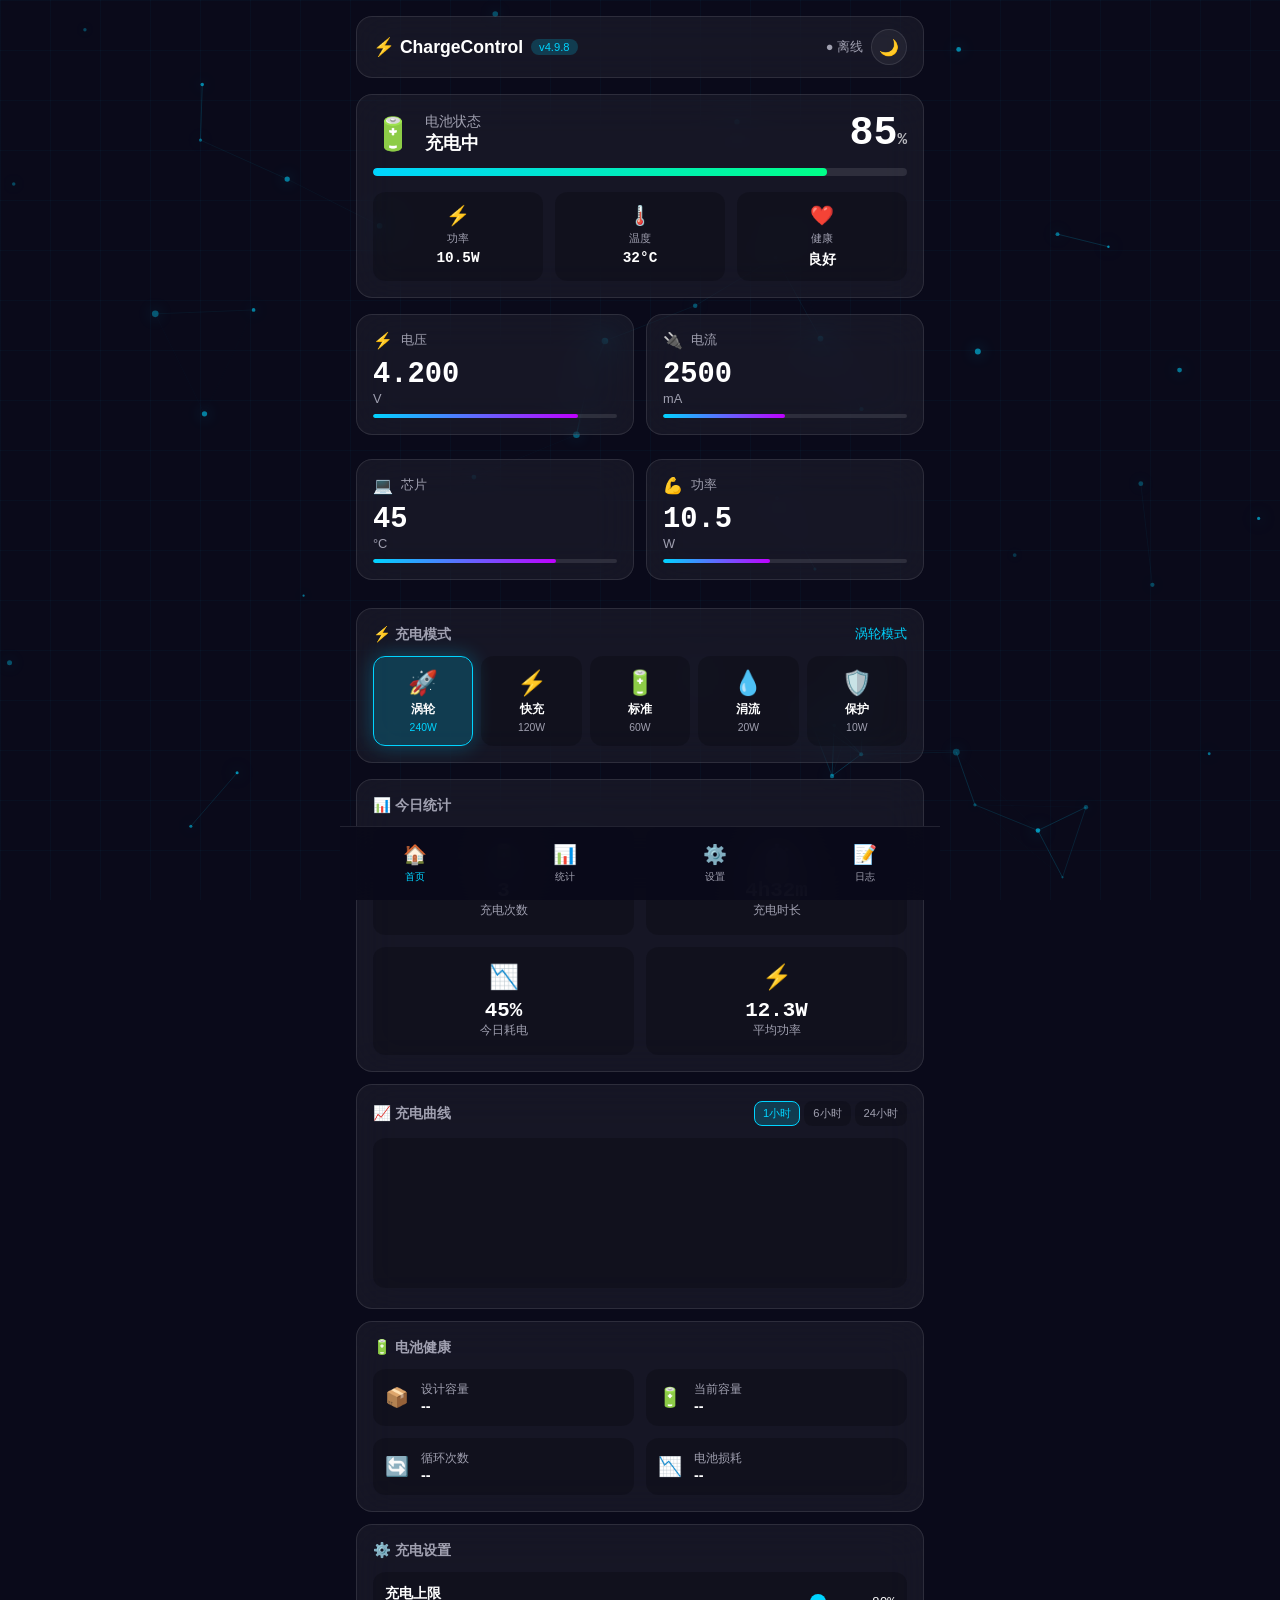
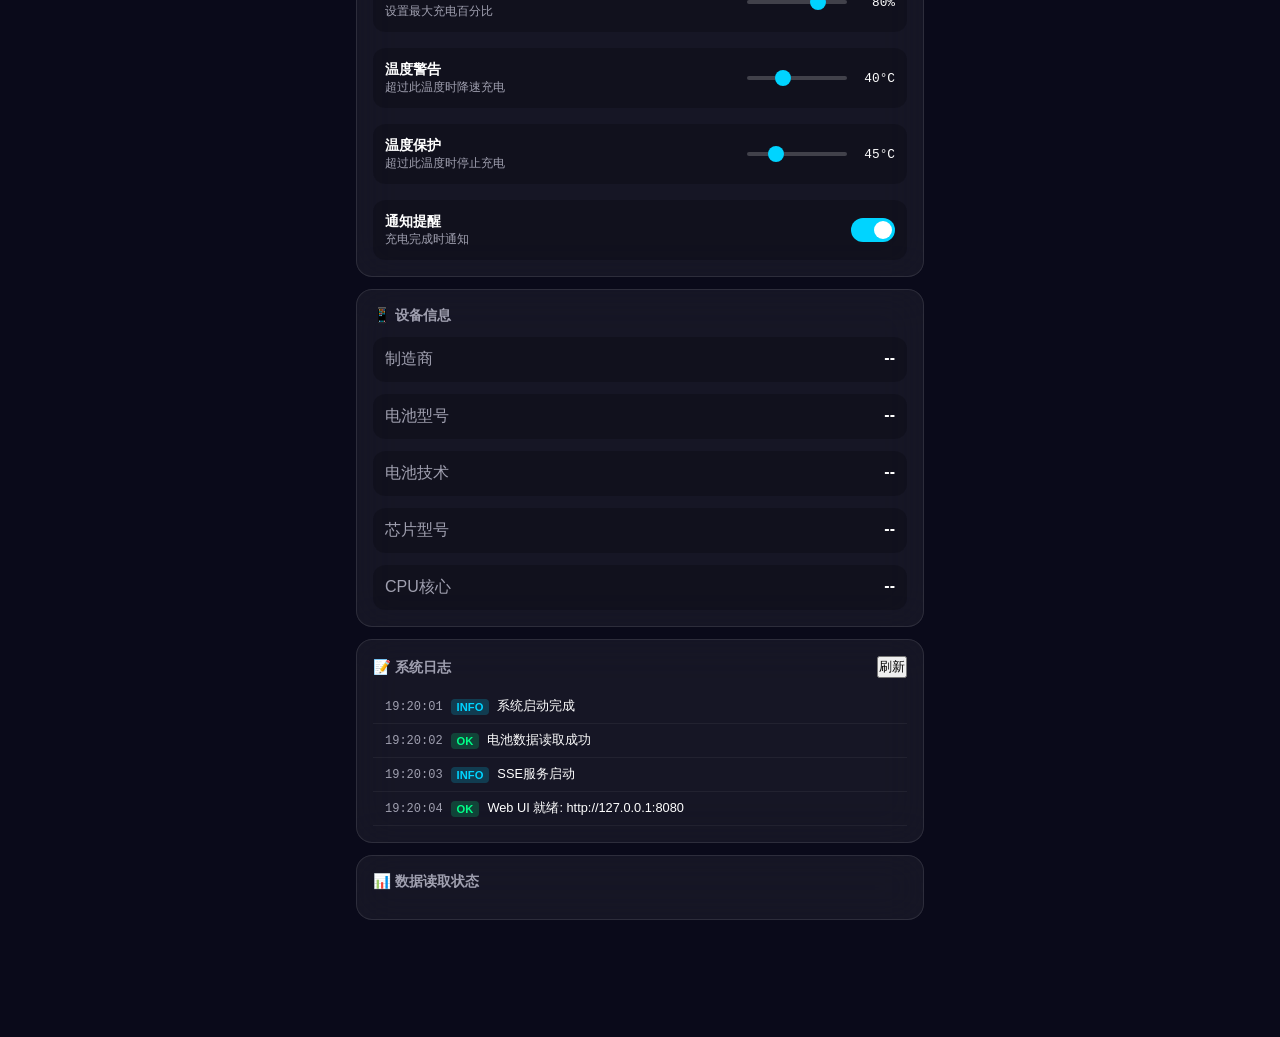
==== commit 1d6a74d7: "feat: v4.10.0 - 修复UI标签页切换 + 使用旧版电池读取逻辑" ====
--- a/webroot/index.html
+++ b/webroot/index.html
@@ -3,284 +3,354 @@
 <head>
     <meta charset="UTF-8">
     <meta name="viewport" content="width=device-width, initial-scale=1.0, maximum-scale=1.0, user-scalable=no">
-    <title>ChargeControl - 充电控制</title>
+    <title>ChargeControl</title>
     <link rel="stylesheet" href="styles.css">
 </head>
 <body>
-    <!-- 网格背景 -->
     <div class="cyber-grid"></div>
-    
-    <!-- 粒子画布 -->
     <canvas id="particles"></canvas>
     
-    <!-- 主容器 -->
     <div class="app-container">
-        <!-- 头部 -->
+        <!-- 顶部状态栏 -->
         <header class="app-header">
-            <h1 class="app-title">🔋 ChargeControl</h1>
-            <div class="header-controls">
-                <button class="icon-btn" id="themeToggle" title="切换主题">🌙</button>
-                <button class="icon-btn" id="refreshBtn" title="刷新">⟳</button>
+            <div class="header-left">
+                <span class="app-title">⚡ ChargeControl</span>
+                <span class="version-badge">v4.9.8</span>
+            </div>
+            <div class="header-right">
+                <span class="connection-status" id="connectionStatus">● 连接中</span>
+                <button class="icon-btn" id="themeToggle">🌙</button>
             </div>
         </header>
         
-        <!-- 电池核心展示 -->
-        <div class="glass-card battery-core scanline">
-            <div class="battery-visual">
-                <div class="battery-terminal"></div>
-                <div class="battery-shell">
-                    <div class="battery-liquid" id="batteryLiquid">
-                        <div class="liquid-wave"></div>
-                    </div>
-                </div>
-                <div class="battery-percent">
-                    <span class="percent-value" id="batteryPercent">--</span>
-                    <span class="percent-symbol">%</span>
-                </div>
-                <div class="charging-bolt" id="chargingBolt">
-                    <svg class="bolt-icon" viewBox="0 0 24 24">
-                        <path d="M13 2L3 14h9l-1 10 10-12h-9l1-10z"/>
-                    </svg>
-                </div>
-            </div>
-            <div class="battery-status">
-                <div class="status-item">
-                    <span class="status-icon">⚡</span>
-                    <span id="chargePower">-- W</span>
-                </div>
-                <div class="status-item">
-                    <span class="status-icon">🌡️</span>
-                    <span id="batteryTemp">-- °C</span>
-                </div>
-                <div class="status-item">
-                    <span class="status-icon" id="statusIcon">●</span>
-                    <span id="chargeStatus">--</span>
+        <!-- 标签页内容 -->
+        <div class="tab-content" id="tabContent">
+            <!-- 首页 -->
+            <div class="tab-panel active" id="tab-home">
+                <!-- 电量状态卡片 -->
+                <div class="status-card glass-card">
+                    <div class="status-header">
+                        <div class="status-left">
+                            <div class="status-icon">🔋</div>
+                            <div class="status-info">
+                                <div class="status-title">电池状态</div>
+                                <div class="status-subtitle" id="chargeStatus">充电中</div>
+                            </div>
+                        </div>
+                        <div class="status-right">
+                            <div class="status-percent" id="batteryPercent">85<span>%</span></div>
+                        </div>
+                    </div>
+                    <div class="status-bar">
+                        <div class="status-bar-fill" id="batteryBar" style="width: 85%"></div>
+                    </div>
+                    <div class="status-meta">
+                        <div class="meta-item">
+                            <span class="meta-icon">⚡</span>
+                            <span class="meta-label">功率</span>
+                            <span class="meta-value" id="chargePower">10.5W</span>
+                        </div>
+                        <div class="meta-item">
+                            <span class="meta-icon">🌡️</span>
+                            <span class="meta-label">温度</span>
+                            <span class="meta-value" id="batteryTemp">32°C</span>
+                        </div>
+                        <div class="meta-item">
+                            <span class="meta-icon">❤️</span>
+                            <span class="meta-label">健康</span>
+                            <span class="meta-value" id="healthStatus">良好</span>
+                        </div>
+                    </div>
+                </div>
+                
+                <!-- 实时数据 -->
+                <div class="data-grid">
+                    <div class="data-card glass-card">
+                        <div class="data-header">
+                            <span class="data-icon">⚡</span>
+                            <span class="data-title">电压</span>
+                        </div>
+                        <div class="data-value" id="voltage">4.200</div>
+                        <div class="data-unit">V</div>
+                        <div class="data-bar">
+                            <div class="data-bar-fill" id="voltageBar" style="width: 84%"></div>
+                        </div>
+                    </div>
+                    <div class="data-card glass-card">
+                        <div class="data-header">
+                            <span class="data-icon">🔌</span>
+                            <span class="data-title">电流</span>
+                        </div>
+                        <div class="data-value" id="current">2500</div>
+                        <div class="data-unit">mA</div>
+                        <div class="data-bar">
+                            <div class="data-bar-fill" id="currentBar" style="width: 50%"></div>
+                        </div>
+                    </div>
+                    <div class="data-card glass-card">
+                        <div class="data-header">
+                            <span class="data-icon">💻</span>
+                            <span class="data-title">芯片</span>
+                        </div>
+                        <div class="data-value" id="chipTemp">45</div>
+                        <div class="data-unit">°C</div>
+                        <div class="data-bar">
+                            <div class="data-bar-fill" id="chipTempBar" style="width: 75%"></div>
+                        </div>
+                    </div>
+                    <div class="data-card glass-card">
+                        <div class="data-header">
+                            <span class="data-icon">💪</span>
+                            <span class="data-title">功率</span>
+                        </div>
+                        <div class="data-value" id="power">10.5</div>
+                        <div class="data-unit">W</div>
+                        <div class="data-bar">
+                            <div class="data-bar-fill" id="powerBar" style="width: 44%"></div>
+                        </div>
+                    </div>
+                </div>
+                
+                <!-- 充电模式 -->
+                <div class="modes-card glass-card">
+                    <div class="card-header">
+                        <span class="card-title">⚡ 充电模式</span>
+                        <span class="current-mode" id="currentMode">涡轮模式</span>
+                    </div>
+                    <div class="modes-grid">
+                        <div class="mode-btn active" data-mode="turbo">
+                            <span class="mode-icon">🚀</span>
+                            <span class="mode-name">涡轮</span>
+                            <span class="mode-power">240W</span>
+                        </div>
+                        <div class="mode-btn" data-mode="fast">
+                            <span class="mode-icon">⚡</span>
+                            <span class="mode-name">快充</span>
+                            <span class="mode-power">120W</span>
+                        </div>
+                        <div class="mode-btn" data-mode="standard">
+                            <span class="mode-icon">🔋</span>
+                            <span class="mode-name">标准</span>
+                            <span class="mode-power">60W</span>
+                        </div>
+                        <div class="mode-btn" data-mode="trickle">
+                            <span class="mode-icon">💧</span>
+                            <span class="mode-name">涓流</span>
+                            <span class="mode-power">20W</span>
+                        </div>
+                        <div class="mode-btn" data-mode="protect">
+                            <span class="mode-icon">🛡️</span>
+                            <span class="mode-name">保护</span>
+                            <span class="mode-power">10W</span>
+                        </div>
+                    </div>
+                </div>
+            </div>
+            
+            <!-- 统计页面 -->
+            <div class="tab-panel" id="tab-stats">
+                <div class="stats-card glass-card">
+                    <div class="card-header">
+                        <span class="card-title">📊 今日统计</span>
+                    </div>
+                    <div class="stats-grid">
+                        <div class="stat-item">
+                            <div class="stat-icon">🔋</div>
+                            <div class="stat-value" id="todayCharges">3</div>
+                            <div class="stat-label">充电次数</div>
+                        </div>
+                        <div class="stat-item">
+                            <div class="stat-icon">⏱️</div>
+                            <div class="stat-value" id="todayDuration">4h32m</div>
+                            <div class="stat-label">充电时长</div>
+                        </div>
+                        <div class="stat-item">
+                            <div class="stat-icon">📉</div>
+                            <div class="stat-value" id="todayUsage">45%</div>
+                            <div class="stat-label">今日耗电</div>
+                        </div>
+                        <div class="stat-item">
+                            <div class="stat-icon">⚡</div>
+                            <div class="stat-value" id="avgPower">12.3W</div>
+                            <div class="stat-label">平均功率</div>
+                        </div>
+                    </div>
+                </div>
+                
+                <div class="chart-card glass-card">
+                    <div class="card-header">
+                        <span class="card-title">📈 充电曲线</span>
+                        <div class="chart-tabs">
+                            <button class="chart-tab active" data-period="1h">1小时</button>
+                            <button class="chart-tab" data-period="6h">6小时</button>
+                            <button class="chart-tab" data-period="24h">24小时</button>
+                        </div>
+                    </div>
+                    <canvas id="chartCanvas" class="chart-canvas"></canvas>
+                </div>
+                
+                <div class="battery-health glass-card">
+                    <div class="card-header">
+                        <span class="card-title">🔋 电池健康</span>
+                    </div>
+                    <div class="health-grid">
+                        <div class="health-item">
+                            <div class="health-icon">📦</div>
+                            <div class="health-info">
+                                <div class="health-label">设计容量</div>
+                                <div class="health-value" id="designCapacity">--</div>
+                            </div>
+                        </div>
+                        <div class="health-item">
+                            <div class="health-icon">🔋</div>
+                            <div class="health-info">
+                                <div class="health-label">当前容量</div>
+                                <div class="health-value" id="currentCapacity">--</div>
+                            </div>
+                        </div>
+                        <div class="health-item">
+                            <div class="health-icon">🔄</div>
+                            <div class="health-info">
+                                <div class="health-label">循环次数</div>
+                                <div class="health-value" id="cycleCount">--</div>
+                            </div>
+                        </div>
+                        <div class="health-item">
+                            <div class="health-icon">📉</div>
+                            <div class="health-info">
+                                <div class="health-label">电池损耗</div>
+                                <div class="health-value" id="batteryWear">--</div>
+                            </div>
+                        </div>
+                    </div>
+                </div>
+            </div>
+            
+            <!-- 设置页面 -->
+            <div class="tab-panel" id="tab-settings">
+                <div class="settings-card glass-card">
+                    <div class="card-header">
+                        <span class="card-title">⚙️ 充电设置</span>
+                    </div>
+                    <div class="settings-list">
+                        <div class="setting-item">
+                            <div class="setting-info">
+                                <div class="setting-label">充电上限</div>
+                                <div class="setting-desc">设置最大充电百分比</div>
+                            </div>
+                            <div class="setting-control">
+                                <input type="range" id="chargeLimit" min="20" max="100" value="80" class="slider">
+                                <span class="slider-value" id="chargeLimitValue">80%</span>
+                            </div>
+                        </div>
+                        <div class="setting-item">
+                            <div class="setting-info">
+                                <div class="setting-label">温度警告</div>
+                                <div class="setting-desc">超过此温度时降速充电</div>
+                            </div>
+                            <div class="setting-control">
+                                <input type="range" id="tempWarning" min="35" max="50" value="40" class="slider">
+                                <span class="slider-value" id="tempWarningValue">40°C</span>
+                            </div>
+                        </div>
+                        <div class="setting-item">
+                            <div class="setting-info">
+                                <div class="setting-label">温度保护</div>
+                                <div class="setting-desc">超过此温度时停止充电</div>
+                            </div>
+                            <div class="setting-control">
+                                <input type="range" id="tempCritical" min="40" max="60" value="45" class="slider">
+                                <span class="slider-value" id="tempCriticalValue">45°C</span>
+                            </div>
+                        </div>
+                        <div class="setting-item">
+                            <div class="setting-info">
+                                <div class="setting-label">通知提醒</div>
+                                <div class="setting-desc">充电完成时通知</div>
+                            </div>
+                            <div class="setting-control">
+                                <label class="switch">
+                                    <input type="checkbox" id="notifToggle" checked>
+                                    <span class="slider-switch"></span>
+                                </label>
+                            </div>
+                        </div>
+                    </div>
+                </div>
+                
+                <div class="device-info glass-card">
+                    <div class="card-header">
+                        <span class="card-title">📱 设备信息</span>
+                    </div>
+                    <div class="info-list">
+                        <div class="info-item">
+                            <span class="info-key">制造商</span>
+                            <span class="info-val" id="manufacturer">--</span>
+                        </div>
+                        <div class="info-item">
+                            <span class="info-key">电池型号</span>
+                            <span class="info-val" id="batteryModel">--</span>
+                        </div>
+                        <div class="info-item">
+                            <span class="info-key">电池技术</span>
+                            <span class="info-val" id="batteryTech">--</span>
+                        </div>
+                        <div class="info-item">
+                            <span class="info-key">芯片型号</span>
+                            <span class="info-val" id="chipModel">--</span>
+                        </div>
+                        <div class="info-item">
+                            <span class="info-key">CPU核心</span>
+                            <span class="info-val" id="cpuCores">--</span>
+                        </div>
+                    </div>
+                </div>
+            </div>
+            
+            <!-- 日志页面 -->
+            <div class="tab-panel" id="tab-logs">
+                <div class="logs-card glass-card">
+                    <div class="card-header">
+                        <span class="card-title">📝 系统日志</span>
+                        <button class="refresh-btn" id="refreshLogs">刷新</button>
+                    </div>
+                    <div class="logs-content" id="logsContent">
+                        <div class="log-item">
+                            <span class="log-time">19:20:01</span>
+                            <span class="log-level info">INFO</span>
+                            <span class="log-msg">系统启动完成</span>
+                        </div>
+                        <div class="log-item">
+                            <span class="log-time">19:20:02</span>
+                            <span class="log-level success">OK</span>
+                            <span class="log-msg">电池数据读取成功</span>
+                        </div>
+                        <div class="log-item">
+                            <span class="log-time">19:20:03</span>
+                            <span class="log-level info">INFO</span>
+                            <span class="log-msg">SSE服务启动</span>
+                        </div>
+                        <div class="log-item">
+                            <span class="log-time">19:20:04</span>
+                            <span class="log-level success">OK</span>
+                            <span class="log-msg">Web UI 就绪: http://127.0.0.1:8080</span>
+                        </div>
+                    </div>
+                </div>
+                
+                <div class="data-status glass-card">
+                    <div class="card-header">
+                        <span class="card-title">📊 数据读取状态</span>
+                    </div>
+                    <div class="status-list" id="statusList">
+                        <!-- 动态生成 -->
+                    </div>
                 </div>
             </div>
         </div>
         
-        <!-- 充电模式选择 -->
-        <div class="glass-card">
-            <div class="card-title">⚡ 充电模式</div>
-            <div class="mode-selector" id="modeSelector">
-                <div class="mode-card" data-mode="turbo">
-                    <div class="mode-icon">🚀</div>
-                    <div class="mode-name">涡轮</div>
-                </div>
-                <div class="mode-card" data-mode="normal">
-                    <div class="mode-icon">🤖</div>
-                    <div class="mode-name">智能</div>
-                </div>
-                <div class="mode-card active" data-mode="standard">
-                    <div class="mode-icon">🔋</div>
-                    <div class="mode-name">标准</div>
-                </div>
-                <div class="mode-card" data-mode="trickle">
-                    <div class="mode-icon">💧</div>
-                    <div class="mode-name">涓流</div>
-                </div>
-                <div class="mode-card" data-mode="protect">
-                    <div class="mode-icon">🛡️</div>
-                    <div class="mode-name">保护</div>
-                </div>
-            </div>
-        </div>
-        
-        <!-- 实时数据面板 -->
-        <div class="glass-card">
-            <div class="card-title">📊 实时数据</div>
-            <div class="data-panels">
-                <div class="data-panel">
-                    <div class="panel-header">
-                        <span class="panel-label">电压</span>
-                    </div>
-                    <div class="panel-value">
-                        <span class="value" id="voltage">--</span>
-                        <span class="unit">V</span>
-                    </div>
-                    <div class="panel-bar">
-                        <div class="bar-fill" id="voltageBar" style="width: 0%"></div>
-                    </div>
-                </div>
-                <div class="data-panel">
-                    <div class="panel-header">
-                        <span class="panel-label">电流</span>
-                    </div>
-                    <div class="panel-value">
-                        <span class="value" id="current">--</span>
-                        <span class="unit">mA</span>
-                    </div>
-                    <div class="panel-bar">
-                        <div class="bar-fill" id="currentBar" style="width: 0%"></div>
-                    </div>
-                </div>
-                <div class="data-panel">
-                    <div class="panel-header">
-                        <span class="panel-label">功率</span>
-                    </div>
-                    <div class="panel-value">
-                        <span class="value" id="power">--</span>
-                        <span class="unit">W</span>
-                    </div>
-                    <div class="panel-bar">
-                        <div class="bar-fill" id="powerBar" style="width: 0%"></div>
-                    </div>
-                </div>
-                <div class="data-panel">
-                    <div class="panel-header">
-                        <span class="panel-label">温度</span>
-                    </div>
-                    <div class="panel-value">
-                        <span class="value" id="tempValue">--</span>
-                        <span class="unit">°C</span>
-                    </div>
-                    <div class="panel-bar">
-                        <div class="bar-fill" id="tempBar" style="width: 0%"></div>
-                    </div>
-                </div>
-            </div>
-        </div>
-        
-        <!-- 电池信息 -->
-        <div class="glass-card">
-            <div class="card-title">🔋 电池信息</div>
-            <div class="battery-extended">
-                <div class="extended-section">
-                    <div class="section-title">📱 基本信息</div>
-                    <div class="info-row">
-                        <span class="info-label">设计容量</span>
-                        <span class="info-value" id="designCapacity">--</span>
-                    </div>
-                    <div class="info-row">
-                        <span class="info-label">当前容量</span>
-                        <span class="info-value" id="currentCapacity">--</span>
-                    </div>
-                    <div class="info-row">
-                        <span class="info-label">循环次数</span>
-                        <span class="info-value" id="cycleCount">--</span>
-                    </div>
-                    <div class="info-row">
-                        <span class="info-label">电池健康</span>
-                        <span class="info-value" id="healthStatus">--</span>
-                    </div>
-                </div>
-                <div class="extended-section">
-                    <div class="section-title">🏭 电芯信息</div>
-                    <div class="info-row">
-                        <span class="info-label">制造商</span>
-                        <span class="info-value" id="manufacturer">--</span>
-                    </div>
-                    <div class="info-row">
-                        <span class="info-label">电池型号</span>
-                        <span class="info-value" id="modelInfo">--</span>
-                    </div>
-                    <div class="info-row">
-                        <span class="info-label">电池技术</span>
-                        <span class="info-value" id="techType">--</span>
-                    </div>
-                    <div class="info-row">
-                        <span class="info-label">电芯温度</span>
-                        <span class="info-value" id="cellTemp">--</span>
-                    </div>
-                </div>
-                <div class="extended-section">
-                    <div class="section-title">💻 芯片信息</div>
-                    <div class="info-row">
-                        <span class="info-label">芯片型号</span>
-                        <span class="info-value" id="chipModel">--</span>
-                    </div>
-                    <div class="info-row">
-                        <span class="info-label">CPU核心</span>
-                        <span class="info-value" id="cpuCores">--</span>
-                    </div>
-                    <div class="info-row">
-                        <span class="info-label">CPU频率</span>
-                        <span class="info-value" id="cpuFreq">--</span>
-                    </div>
-                    <div class="info-row">
-                        <span class="info-label">芯片温度</span>
-                        <span class="info-value" id="chipTemp">--</span>
-                    </div>
-                </div>
-                <div class="extended-section">
-                    <div class="section-title">🔌 充电器信息</div>
-                    <div class="info-row">
-                        <span class="info-label">充电器类型</span>
-                        <span class="info-value" id="chargerType">--</span>
-                    </div>
-                    <div class="info-row">
-                        <span class="info-label">快充协议</span>
-                        <span class="info-value" id="fastCharge">--</span>
-                    </div>
-                    <div class="info-row">
-                        <span class="info-label">最大功率</span>
-                        <span class="info-value" id="maxPower">--</span>
-                    </div>
-                    <div class="info-row">
-                        <span class="info-label">预计充满</span>
-                        <span class="info-value" id="timeLeft">--</span>
-                    </div>
-                </div>
-            </div>
-        </div>
-        
-        <!-- 温度监控 -->
-        <div class="glass-card">
-            <div class="card-title">🌡️ 温度监控</div>
-            <div class="temp-monitor">
-                <div class="temp-card">
-                    <div class="temp-icon">🔋</div>
-                    <div class="temp-value" id="batteryTempValue">--</div>
-                    <div class="temp-label">电池温度</div>
-                </div>
-                <div class="temp-card">
-                    <div class="temp-icon">💻</div>
-                    <div class="temp-value" id="cpuTempValue">--</div>
-                    <div class="temp-label">CPU温度</div>
-                </div>
-                <div class="temp-card">
-                    <div class="temp-icon">🎮</div>
-                    <div class="temp-value" id="gpuTempValue">--</div>
-                    <div class="temp-label">GPU温度</div>
-                </div>
-                <div class="temp-card">
-                    <div class="temp-icon">📱</div>
-                    <div class="temp-value" id="boardTempValue">--</div>
-                    <div class="temp-label">主板温度</div>
-                </div>
-            </div>
-        </div>
-        
-        <!-- 历史数据 -->
-        <div class="glass-card">
-            <div class="card-title">📈 历史数据</div>
-            <div class="history-grid">
-                <div class="history-item">
-                    <span class="history-label">今日充电</span>
-                    <span class="history-value" id="todayCharges">--</span>
-                </div>
-                <div class="history-item">
-                    <span class="history-label">今日耗电</span>
-                    <span class="history-value" id="todayUsage">--</span>
-                </div>
-                <div class="history-item">
-                    <span class="history-label">平均功耗</span>
-                    <span class="history-value" id="avgPower">--</span>
-                </div>
-                <div class="history-item">
-                    <span class="history-label">电池损耗</span>
-                    <span class="history-value" id="batteryWear">--</span>
-                </div>
-            </div>
-        </div>
-        
-        <!-- 底部占位 -->
-        <div style="height: 80px;"></div>
-    </div>
-    
-    <!-- 底部导航 -->
-    <nav class="bottom-nav">
-        <div class="nav-items">
+        <!-- 底部导航 -->
+        <nav class="bottom-nav">
             <div class="nav-item active" data-tab="home">
                 <span class="nav-icon">🏠</span>
                 <span class="nav-label">首页</span>
@@ -297,10 +367,9 @@
                 <span class="nav-icon">📝</span>
                 <span class="nav-label">日志</span>
             </div>
-        </div>
-    </nav>
+        </nav>
+    </div>
     
-    <!-- Toast通知 -->
     <div class="toast" id="toast"></div>
     
     <script src="particles.js"></script>
--- a/webroot/styles.css
+++ b/webroot/styles.css
@@ -1,62 +1,35 @@
-/* ============================================
-   ChargeControl - 科技感UI样式
-   ============================================ */
+/* ChargeControl - 科技感 UI 样式 */
 
 :root {
-    --cyber-blue: #00d4ff;
-    --cyber-blue-rgb: 0, 212, 255;
-    --neon-purple: #bf00ff;
-    --neon-purple-rgb: 191, 0, 255;
-    --energy-green: #00ff88;
-    --energy-green-rgb: 0, 255, 136;
-    --warning-orange: #ff6b35;
-    --danger-red: #ff4757;
-    
     --bg-primary: #0a0a1a;
-    --bg-secondary: #111128;
-    --bg-card: rgba(20, 20, 50, 0.8);
-    
+    --bg-card: rgba(20, 20, 40, 0.8);
     --glass-bg: rgba(255, 255, 255, 0.05);
     --glass-border: rgba(255, 255, 255, 0.1);
-    --glass-blur: blur(20px);
-    
     --text-primary: #ffffff;
     --text-secondary: #a0a0b0;
-    --text-muted: #606070;
-    
-    --glow-blue: 0 0 20px rgba(var(--cyber-blue-rgb), 0.3);
-    --glow-purple: 0 0 20px rgba(var(--neon-purple-rgb), 0.3);
-    --glow-green: 0 0 20px rgba(var(--energy-green-rgb), 0.3);
-}
-
-[data-theme="light"] {
-    --bg-primary: #f5f5f7;
-    --bg-secondary: #ffffff;
-    --bg-card: rgba(255, 255, 255, 0.9);
-    --glass-bg: rgba(255, 255, 255, 0.8);
-    --glass-border: rgba(0, 0, 0, 0.1);
-    --text-primary: #1a1a1a;
-    --text-secondary: #666666;
-    --text-muted: #999999;
+    --accent-blue: #00d4ff;
+    --accent-green: #00ff88;
+    --accent-purple: #bf00ff;
+    --accent-orange: #ff6b35;
+    --radius: 16px;
 }
 
 * { margin: 0; padding: 0; box-sizing: border-box; }
 
 body {
-    font-family: 'Segoe UI', system-ui, -apple-system, sans-serif;
+    font-family: -apple-system, BlinkMacSystemFont, 'Segoe UI', Roboto, sans-serif;
     background: var(--bg-primary);
     color: var(--text-primary);
     min-height: 100vh;
     overflow-x: hidden;
-    line-height: 1.6;
 }
 
 .cyber-grid {
     position: fixed;
-    top: 0; left: 0; right: 0; bottom: 0;
+    inset: 0;
     background-image: 
-        linear-gradient(rgba(var(--cyber-blue-rgb), 0.03) 1px, transparent 1px),
-        linear-gradient(90deg, rgba(var(--cyber-blue-rgb), 0.03) 1px, transparent 1px);
+        linear-gradient(rgba(0, 212, 255, 0.03) 1px, transparent 1px),
+        linear-gradient(90deg, rgba(0, 212, 255, 0.03) 1px, transparent 1px);
     background-size: 50px 50px;
     pointer-events: none;
     z-index: 0;
@@ -64,8 +37,7 @@
 
 #particles {
     position: fixed;
-    top: 0; left: 0;
-    width: 100%; height: 100%;
+    inset: 0;
     pointer-events: none;
     z-index: 1;
 }
@@ -73,448 +45,599 @@
 .app-container {
     position: relative;
     z-index: 2;
-    max-width: 800px;
+    max-width: 600px;
     margin: 0 auto;
     padding: 16px;
     padding-bottom: 100px;
 }
 
+/* 头部 */
 .app-header {
     display: flex;
     justify-content: space-between;
     align-items: center;
-    padding: 16px;
-    margin-bottom: 20px;
+    padding: 12px 16px;
+    background: var(--glass-bg);
+    backdrop-filter: blur(20px);
+    border: 1px solid var(--glass-border);
+    border-radius: var(--radius);
+    margin-bottom: 16px;
+}
+
+.header-left {
+    display: flex;
+    align-items: center;
+    gap: 8px;
 }
 
 .app-title {
-    font-size: 1.4rem;
-    font-weight: 700;
-    background: linear-gradient(135deg, var(--cyber-blue), var(--neon-purple));
-    -webkit-background-clip: text;
-    -webkit-text-fill-color: transparent;
-    background-clip: text;
-}
-
-.header-controls {
-    display: flex;
+    font-size: 1.1rem;
+    font-weight: 600;
+}
+
+.version-badge {
+    font-size: 0.7rem;
+    padding: 2px 8px;
+    background: rgba(0, 212, 255, 0.2);
+    border-radius: 10px;
+    color: var(--accent-blue);
+}
+
+.header-right {
+    display: flex;
+    align-items: center;
     gap: 8px;
 }
 
+.connection-status {
+    font-size: 0.8rem;
+    color: var(--text-secondary);
+}
+
+.connection-status.online {
+    color: var(--accent-green);
+}
+
 .icon-btn {
-    width: 40px;
-    height: 40px;
+    width: 36px;
+    height: 36px;
     border-radius: 50%;
     background: var(--glass-bg);
     border: 1px solid var(--glass-border);
     color: var(--text-primary);
     cursor: pointer;
-    font-size: 1.2rem;
-    transition: all 0.3s ease;
+    font-size: 1rem;
+    transition: all 0.2s;
 }
 
 .icon-btn:hover {
-    background: rgba(var(--cyber-blue-rgb), 0.2);
-    border-color: var(--cyber-blue);
-    box-shadow: var(--glow-blue);
-}
-
+    background: rgba(0, 212, 255, 0.2);
+    border-color: var(--accent-blue);
+}
+
+/* 玻璃卡片 */
 .glass-card {
     background: var(--glass-bg);
-    backdrop-filter: var(--glass-blur);
-    -webkit-backdrop-filter: var(--glass-blur);
+    backdrop-filter: blur(20px);
     border: 1px solid var(--glass-border);
-    border-radius: 16px;
-    padding: 20px;
+    border-radius: var(--radius);
+    padding: 16px;
+    margin-bottom: 12px;
+}
+
+.card-header {
+    display: flex;
+    justify-content: space-between;
+    align-items: center;
+    margin-bottom: 12px;
+}
+
+.card-title {
+    font-size: 0.9rem;
+    font-weight: 600;
+    color: var(--text-secondary);
+}
+
+/* 状态卡片 */
+.status-card {
     margin-bottom: 16px;
-    position: relative;
+}
+
+.status-header {
+    display: flex;
+    justify-content: space-between;
+    align-items: center;
+    margin-bottom: 12px;
+}
+
+.status-left {
+    display: flex;
+    align-items: center;
+    gap: 12px;
+}
+
+.status-icon {
+    font-size: 2rem;
+}
+
+.status-title {
+    font-size: 0.9rem;
+    color: var(--text-secondary);
+}
+
+.status-subtitle {
+    font-size: 1.1rem;
+    font-weight: 600;
+}
+
+.status-percent {
+    font-size: 2.5rem;
+    font-weight: 700;
+    font-family: monospace;
+}
+
+.status-percent span {
+    font-size: 1rem;
+    opacity: 0.7;
+}
+
+.status-bar {
+    height: 8px;
+    background: rgba(255, 255, 255, 0.1);
+    border-radius: 4px;
     overflow: hidden;
-}
-
-.glass-card::before {
-    content: '';
-    position: absolute;
-    top: 0; left: 0; right: 0;
-    height: 1px;
-    background: linear-gradient(90deg, transparent, rgba(var(--cyber-blue-rgb), 0.5), transparent);
-}
-
-.card-title {
-    font-size: 0.95rem;
-    font-weight: 600;
-    color: var(--text-secondary);
     margin-bottom: 16px;
-    display: flex;
-    align-items: center;
-    gap: 8px;
-}
-
-.card-title::before {
-    content: '';
-    width: 4px;
-    height: 16px;
-    background: linear-gradient(180deg, var(--cyber-blue), var(--neon-purple));
-    border-radius: 2px;
-}
-
-/* 电池核心 */
-.battery-core {
-    text-align: center;
-    padding: 30px 20px;
-}
-
-.battery-visual {
-    position: relative;
-    width: 180px;
-    height: 260px;
-    margin: 0 auto 20px;
-}
-
-.battery-terminal {
-    position: absolute;
-    top: 0;
-    left: 50%;
-    transform: translateX(-50%);
-    width: 50px;
-    height: 16px;
-    background: linear-gradient(180deg, #3a3a5a 0%, #2a2a4a 100%);
-    border-radius: 6px 6px 0 0;
-    border: 2px solid rgba(var(--cyber-blue-rgb), 0.3);
-    border-bottom: none;
-}
-
-.battery-shell {
-    position: absolute;
-    top: 14px;
-    left: 20px;
-    width: 140px;
-    height: 230px;
-    border-radius: 12px;
-    background: linear-gradient(135deg, #1a1a3a 0%, #0d0d20 100%);
-    border: 2px solid rgba(var(--cyber-blue-rgb), 0.3);
-    box-shadow: inset 0 0 30px rgba(0, 0, 0, 0.5), var(--glow-blue);
-    overflow: hidden;
-}
-
-.battery-liquid {
-    position: absolute;
-    bottom: 0; left: 0; right: 0;
-    height: 50%;
-    background: linear-gradient(180deg, rgba(var(--energy-green-rgb), 0.8) 0%, rgba(var(--cyber-blue-rgb), 0.6) 100%);
-    border-radius: 0 0 10px 10px;
-    transition: height 0.5s ease;
-    overflow: hidden;
-}
-
-.battery-liquid::before {
-    content: '';
-    position: absolute;
-    top: 0; left: 0; right: 0;
-    height: 20px;
-    background: linear-gradient(180deg, rgba(255,255,255,0.3) 0%, transparent 100%);
-}
-
-.liquid-wave {
-    position: absolute;
-    top: -10px;
-    left: -50%;
-    width: 200%;
-    height: 20px;
-    background: url("data:image/svg+xml,%3Csvg xmlns='http://www.w3.org/2000/svg' viewBox='0 0 100 20'%3E%3Cpath fill='rgba(255,255,255,0.3)' d='M0,10 Q25,0 50,10 T100,10 V20 H0 Z'/%3E%3C/svg%3E") repeat-x;
-    animation: wave 2s linear infinite;
-}
-
-@keyframes wave {
-    0% { transform: translateX(0); }
-    100% { transform: translateX(50%); }
-}
-
-.battery-percent {
-    position: absolute;
-    top: 50%; left: 50%;
-    transform: translate(-50%, -50%);
-    z-index: 10;
-}
-
-.percent-value {
-    font-size: 3.5rem;
-    font-weight: 700;
-    font-family: 'SF Mono', monospace;
-    text-shadow: 0 0 20px rgba(var(--cyber-blue-rgb), 0.5);
-}
-
-.percent-symbol {
-    font-size: 1.5rem;
-    color: var(--text-secondary);
-}
-
-.charging-bolt {
-    position: absolute;
-    top: 50%; left: 50%;
-    transform: translate(-50%, -50%);
-    z-index: 11;
-    opacity: 0;
-    transition: opacity 0.3s ease;
-}
-
-.charging-bolt.active {
-    opacity: 1;
-    animation: pulse-bolt 1s ease-in-out infinite;
-}
-
-@keyframes pulse-bolt {
-    0%, 100% { transform: translate(-50%, -50%) scale(1); opacity: 1; }
-    50% { transform: translate(-50%, -50%) scale(1.1); opacity: 0.8; }
-}
-
-.bolt-icon {
-    width: 60px;
-    height: 60px;
-    fill: var(--energy-green);
-    filter: drop-shadow(0 0 10px rgba(var(--energy-green-rgb), 0.8));
-}
-
-.battery-status {
-    display: flex;
-    justify-content: center;
-    gap: 24px;
-    flex-wrap: wrap;
-}
-
-.status-item {
-    display: flex;
-    align-items: center;
-    gap: 6px;
+}
+
+.status-bar-fill {
+    height: 100%;
+    background: linear-gradient(90deg, var(--accent-blue), var(--accent-green));
+    border-radius: 4px;
+    transition: width 0.3s ease;
+}
+
+.status-meta {
+    display: grid;
+    grid-template-columns: repeat(3, 1fr);
+    gap: 12px;
+}
+
+.meta-item {
+    display: flex;
+    flex-direction: column;
+    align-items: center;
+    gap: 4px;
+    padding: 12px;
+    background: rgba(0, 0, 0, 0.2);
+    border-radius: 12px;
+}
+
+.meta-icon {
+    font-size: 1.2rem;
+}
+
+.meta-label {
+    font-size: 0.7rem;
+    color: var(--text-secondary);
+}
+
+.meta-value {
     font-size: 0.9rem;
-    color: var(--text-secondary);
-}
-
-/* 数据面板 */
-.data-panels {
+    font-weight: 600;
+    font-family: monospace;
+}
+
+/* 数据网格 */
+.data-grid {
     display: grid;
     grid-template-columns: repeat(2, 1fr);
     gap: 12px;
-}
-
-@media (min-width: 600px) {
-    .data-panels {
-        grid-template-columns: repeat(4, 1fr);
-    }
-}
-
-.data-panel {
-    background: rgba(0, 0, 0, 0.2);
-    border: 1px solid var(--glass-border);
-    border-radius: 12px;
+    margin-bottom: 16px;
+}
+
+.data-card {
     padding: 16px;
-    position: relative;
-}
-
-.data-panel::after {
-    content: '';
-    position: absolute;
-    bottom: 0; left: 0; right: 0;
-    height: 2px;
-    background: linear-gradient(90deg, var(--cyber-blue), var(--neon-purple));
-}
-
-.panel-header {
+}
+
+.data-header {
+    display: flex;
+    align-items: center;
+    gap: 8px;
     margin-bottom: 8px;
 }
 
-.panel-label {
-    font-size: 0.75rem;
-    color: var(--text-muted);
-    text-transform: uppercase;
-    letter-spacing: 1px;
-}
-
-.panel-value {
-    display: flex;
-    align-items: baseline;
-    gap: 4px;
-}
-
-.value {
-    font-size: 1.5rem;
+.data-icon {
+    font-size: 1rem;
+}
+
+.data-title {
+    font-size: 0.8rem;
+    color: var(--text-secondary);
+}
+
+.data-value {
+    font-size: 1.8rem;
     font-weight: 700;
-    font-family: 'SF Mono', monospace;
-}
-
-.unit {
-    font-size: 0.85rem;
-    color: var(--text-secondary);
-}
-
-.panel-bar {
+    font-family: monospace;
+}
+
+.data-unit {
+    font-size: 0.8rem;
+    color: var(--text-secondary);
+    margin-bottom: 8px;
+}
+
+.data-bar {
     height: 4px;
-    background: rgba(var(--cyber-blue-rgb), 0.2);
+    background: rgba(255, 255, 255, 0.1);
     border-radius: 2px;
-    margin-top: 12px;
     overflow: hidden;
 }
 
-.bar-fill {
+.data-bar-fill {
     height: 100%;
-    background: linear-gradient(90deg, var(--cyber-blue), var(--neon-purple));
+    background: linear-gradient(90deg, var(--accent-blue), var(--accent-purple));
     border-radius: 2px;
     transition: width 0.3s ease;
 }
 
-/* 模式选择器 */
-.mode-selector {
+/* 充电模式 */
+.modes-card {
+    margin-bottom: 16px;
+}
+
+.current-mode {
+    font-size: 0.8rem;
+    color: var(--accent-blue);
+}
+
+.modes-grid {
     display: grid;
     grid-template-columns: repeat(5, 1fr);
     gap: 8px;
 }
 
-.mode-card {
-    background: rgba(0, 0, 0, 0.2);
-    border: 1px solid var(--glass-border);
-    border-radius: 12px;
+.mode-btn {
+    display: flex;
+    flex-direction: column;
+    align-items: center;
+    gap: 4px;
     padding: 12px 8px;
-    text-align: center;
+    background: rgba(0, 0, 0, 0.2);
+    border: 1px solid transparent;
+    border-radius: 12px;
     cursor: pointer;
-    transition: all 0.3s ease;
-}
-
-.mode-card:hover {
-    border-color: var(--cyber-blue);
-    transform: translateY(-2px);
-}
-
-.mode-card.active {
-    border-color: var(--cyber-blue);
-    background: rgba(var(--cyber-blue-rgb), 0.15);
-    box-shadow: var(--glow-blue);
+    transition: all 0.2s;
+}
+
+.mode-btn:hover {
+    background: rgba(0, 212, 255, 0.1);
+    border-color: var(--accent-blue);
+}
+
+.mode-btn.active {
+    background: rgba(0, 212, 255, 0.2);
+    border-color: var(--accent-blue);
+    box-shadow: 0 0 20px rgba(0, 212, 255, 0.3);
 }
 
 .mode-icon {
     font-size: 1.5rem;
-    margin-bottom: 4px;
 }
 
 .mode-name {
     font-size: 0.75rem;
-    color: var(--text-secondary);
-}
-
-.mode-card.active .mode-name {
-    color: var(--cyber-blue);
-}
-
-/* 电池信息 */
-.battery-extended {
-    display: grid;
-    grid-template-columns: repeat(2, 1fr);
-    gap: 16px;
-}
-
-@media (max-width: 600px) {
-    .battery-extended {
-        grid-template-columns: 1fr;
-    }
-}
-
-.extended-section {
-    padding: 16px;
-    background: rgba(0, 0, 0, 0.2);
-    border-radius: 12px;
-}
-
-.section-title {
-    font-size: 0.85rem;
-    font-weight: 600;
-    color: var(--text-secondary);
-    margin-bottom: 12px;
-}
-
-.info-row {
-    display: flex;
-    justify-content: space-between;
-    padding: 6px 0;
-    font-size: 0.85rem;
-}
-
-.info-label {
-    color: var(--text-muted);
-}
-
-.info-value {
-    font-family: 'SF Mono', monospace;
-}
-
-.info-value.unavailable {
-    color: var(--text-muted);
-    font-style: italic;
-}
-
-/* 温度监控 */
-.temp-monitor {
-    display: grid;
-    grid-template-columns: repeat(4, 1fr);
-    gap: 12px;
-}
-
-@media (max-width: 600px) {
-    .temp-monitor {
-        grid-template-columns: repeat(2, 1fr);
-    }
-}
-
-.temp-card {
-    text-align: center;
-    padding: 16px;
-    background: rgba(0, 0, 0, 0.2);
-    border-radius: 12px;
-}
-
-.temp-icon {
-    font-size: 1.5rem;
-    margin-bottom: 8px;
-}
-
-.temp-value {
-    font-size: 1.3rem;
-    font-weight: 700;
-    font-family: 'SF Mono', monospace;
-}
-
-.temp-label {
-    font-size: 0.7rem;
-    color: var(--text-muted);
-    margin-top: 4px;
-}
-
-/* 历史数据 */
-.history-grid {
+    font-weight: 600;
+}
+
+.mode-power {
+    font-size: 0.65rem;
+    color: var(--text-secondary);
+}
+
+.mode-btn.active .mode-power {
+    color: var(--accent-blue);
+}
+
+/* 统计页面 */
+.stats-grid {
     display: grid;
     grid-template-columns: repeat(2, 1fr);
     gap: 12px;
 }
 
-.history-item {
+.stat-item {
+    display: flex;
+    flex-direction: column;
+    align-items: center;
+    padding: 16px;
+    background: rgba(0, 0, 0, 0.2);
+    border-radius: 12px;
+}
+
+.stat-icon {
+    font-size: 1.5rem;
+    margin-bottom: 8px;
+}
+
+.stat-value {
+    font-size: 1.3rem;
+    font-weight: 700;
+    font-family: monospace;
+}
+
+.stat-label {
+    font-size: 0.75rem;
+    color: var(--text-secondary);
+}
+
+/* 图表 */
+.chart-canvas {
+    width: 100%;
+    height: 150px;
+    background: rgba(0, 0, 0, 0.2);
+    border-radius: 12px;
+}
+
+.chart-tabs {
+    display: flex;
+    gap: 4px;
+}
+
+.chart-tab {
+    padding: 4px 8px;
+    font-size: 0.7rem;
+    background: rgba(0, 0, 0, 0.2);
+    border: 1px solid transparent;
+    border-radius: 8px;
+    color: var(--text-secondary);
+    cursor: pointer;
+}
+
+.chart-tab.active {
+    background: rgba(0, 212, 255, 0.2);
+    border-color: var(--accent-blue);
+    color: var(--accent-blue);
+}
+
+/* 电池健康 */
+.health-grid {
+    display: grid;
+    grid-template-columns: repeat(2, 1fr);
+    gap: 12px;
+}
+
+.health-item {
+    display: flex;
+    align-items: center;
+    gap: 12px;
+    padding: 12px;
+    background: rgba(0, 0, 0, 0.2);
+    border-radius: 12px;
+}
+
+.health-icon {
+    font-size: 1.2rem;
+}
+
+.health-label {
+    font-size: 0.75rem;
+    color: var(--text-secondary);
+}
+
+.health-value {
+    font-size: 0.9rem;
+    font-weight: 600;
+}
+
+/* 设置页面 */
+.settings-list {
+    display: flex;
+    flex-direction: column;
+    gap: 16px;
+}
+
+.setting-item {
     display: flex;
     justify-content: space-between;
-    padding: 10px;
+    align-items: center;
+    padding: 12px;
+    background: rgba(0, 0, 0, 0.2);
+    border-radius: 12px;
+}
+
+.setting-label {
+    font-size: 0.9rem;
+    font-weight: 600;
+}
+
+.setting-desc {
+    font-size: 0.75rem;
+    color: var(--text-secondary);
+}
+
+.setting-control {
+    display: flex;
+    align-items: center;
+    gap: 8px;
+}
+
+.slider {
+    width: 100px;
+    height: 4px;
+    background: rgba(255, 255, 255, 0.2);
+    border-radius: 2px;
+    outline: none;
+    -webkit-appearance: none;
+}
+
+.slider::-webkit-slider-thumb {
+    -webkit-appearance: none;
+    width: 16px;
+    height: 16px;
+    background: var(--accent-blue);
+    border-radius: 50%;
+    cursor: pointer;
+}
+
+.slider-value {
+    font-size: 0.8rem;
+    font-family: monospace;
+    min-width: 40px;
+    text-align: right;
+}
+
+/* 开关 */
+.switch {
+    position: relative;
+    width: 44px;
+    height: 24px;
+}
+
+.switch input {
+    opacity: 0;
+    width: 0;
+    height: 0;
+}
+
+.slider-switch {
+    position: absolute;
+    cursor: pointer;
+    inset: 0;
+    background: rgba(255, 255, 255, 0.2);
+    border-radius: 12px;
+    transition: 0.3s;
+}
+
+.slider-switch::before {
+    content: '';
+    position: absolute;
+    height: 18px;
+    width: 18px;
+    left: 3px;
+    bottom: 3px;
+    background: white;
+    border-radius: 50%;
+    transition: 0.3s;
+}
+
+.switch input:checked + .slider-switch {
+    background: var(--accent-blue);
+}
+
+.switch input:checked + .slider-switch::before {
+    transform: translateX(20px);
+}
+
+/* 设备信息 */
+.info-list {
+    display: flex;
+    flex-direction: column;
+    gap: 12px;
+}
+
+.info-item {
+    display: flex;
+    justify-content: space-between;
+    padding: 12px;
+    background: rgba(0, 0, 0, 0.2);
+    border-radius: 12px;
+}
+
+.info-key {
+    color: var(--text-secondary);
+}
+
+.info-val {
+    font-weight: 600;
+}
+
+/* 日志 */
+.logs-content {
+    max-height: 300px;
+    overflow-y: auto;
+}
+
+.log-item {
+    display: flex;
+    align-items: center;
+    gap: 8px;
+    padding: 8px 12px;
+    border-bottom: 1px solid rgba(255, 255, 255, 0.05);
+}
+
+.log-time {
+    font-size: 0.75rem;
+    color: var(--text-secondary);
+    font-family: monospace;
+}
+
+.log-level {
+    font-size: 0.7rem;
+    padding: 2px 6px;
+    border-radius: 4px;
+    font-weight: 600;
+}
+
+.log-level.info {
+    background: rgba(0, 212, 255, 0.2);
+    color: var(--accent-blue);
+}
+
+.log-level.success {
+    background: rgba(0, 255, 136, 0.2);
+    color: var(--accent-green);
+}
+
+.log-level.error {
+    background: rgba(255, 71, 87, 0.2);
+    color: var(--accent-orange);
+}
+
+.log-msg {
+    font-size: 0.8rem;
+}
+
+.status-list {
+    display: flex;
+    flex-direction: column;
+    gap: 8px;
+}
+
+.status-item {
+    display: flex;
+    align-items: center;
+    gap: 8px;
+    padding: 8px 12px;
     background: rgba(0, 0, 0, 0.2);
     border-radius: 8px;
 }
 
-.history-label {
-    color: var(--text-secondary);
-    font-size: 0.85rem;
-}
-
-.history-value {
-    font-family: 'SF Mono', monospace;
-    font-weight: 600;
+.status-item.ok .status-icon {
+    color: var(--accent-green);
+}
+
+.status-item.error .status-icon {
+    color: var(--accent-orange);
+}
+
+.status-name {
+    flex: 1;
+    font-size: 0.8rem;
+    color: var(--text-secondary);
+}
+
+.status-val {
+    font-size: 0.8rem;
+    font-family: monospace;
 }
 
 /* 底部导航 */
 .bottom-nav {
     position: fixed;
-    bottom: 0; left: 0; right: 0;
+    bottom: 0;
+    left: 0;
+    right: 0;
     background: rgba(10, 10, 26, 0.95);
     backdrop-filter: blur(20px);
     border-top: 1px solid var(--glass-border);
@@ -522,10 +645,10 @@
     z-index: 100;
 }
 
-.nav-items {
+.bottom-nav {
     display: flex;
     justify-content: space-around;
-    max-width: 400px;
+    max-width: 600px;
     margin: 0 auto;
 }
 
@@ -533,15 +656,16 @@
     display: flex;
     flex-direction: column;
     align-items: center;
-    gap: 2px;
+    gap: 4px;
     padding: 8px 16px;
-    color: var(--text-muted);
+    color: var(--text-secondary);
     cursor: pointer;
-    transition: all 0.3s ease;
-}
-
-.nav-item:hover, .nav-item.active {
-    color: var(--cyber-blue);
+    transition: all 0.2s;
+}
+
+.nav-item:hover,
+.nav-item.active {
+    color: var(--accent-blue);
 }
 
 .nav-icon {
@@ -565,45 +689,22 @@
     font-size: 0.9rem;
     z-index: 200;
     opacity: 0;
-    transition: opacity 0.3s ease;
-    pointer-events: none;
+    transition: opacity 0.3s;
 }
 
 .toast.show {
     opacity: 1;
 }
 
-/* 扫描线效果 */
-.scanline {
-    position: relative;
-    overflow: hidden;
-}
-
-.scanline::after {
-    content: '';
-    position: absolute;
-    top: -100%;
-    left: 0; right: 0;
-    height: 2px;
-    background: linear-gradient(90deg, transparent, rgba(var(--cyber-blue-rgb), 0.8), transparent);
-    animation: scan 3s linear infinite;
-}
-
-@keyframes scan {
-    0% { top: -10%; opacity: 1; }
-    100% { top: 110%; opacity: 0; }
-}
-
-/* 加载动画 */
-.loading-spinner {
-    width: 40px;
-    height: 40px;
-    border: 3px solid var(--glass-border);
-    border-top-color: var(--cyber-blue);
-    border-radius: 50%;
-    animation: spin 1s linear infinite;
-}
-
-@keyframes spin {
-    to { transform: rotate(360deg); }
-}
+/* 响应式 */
+@media (max-width: 400px) {
+    .modes-grid {
+        grid-template-columns: repeat(3, 1fr);
+    }
+    .stats-grid {
+        grid-template-columns: repeat(2, 1fr);
+    }
+    .health-grid {
+        grid-template-columns: 1fr;
+    }
+}
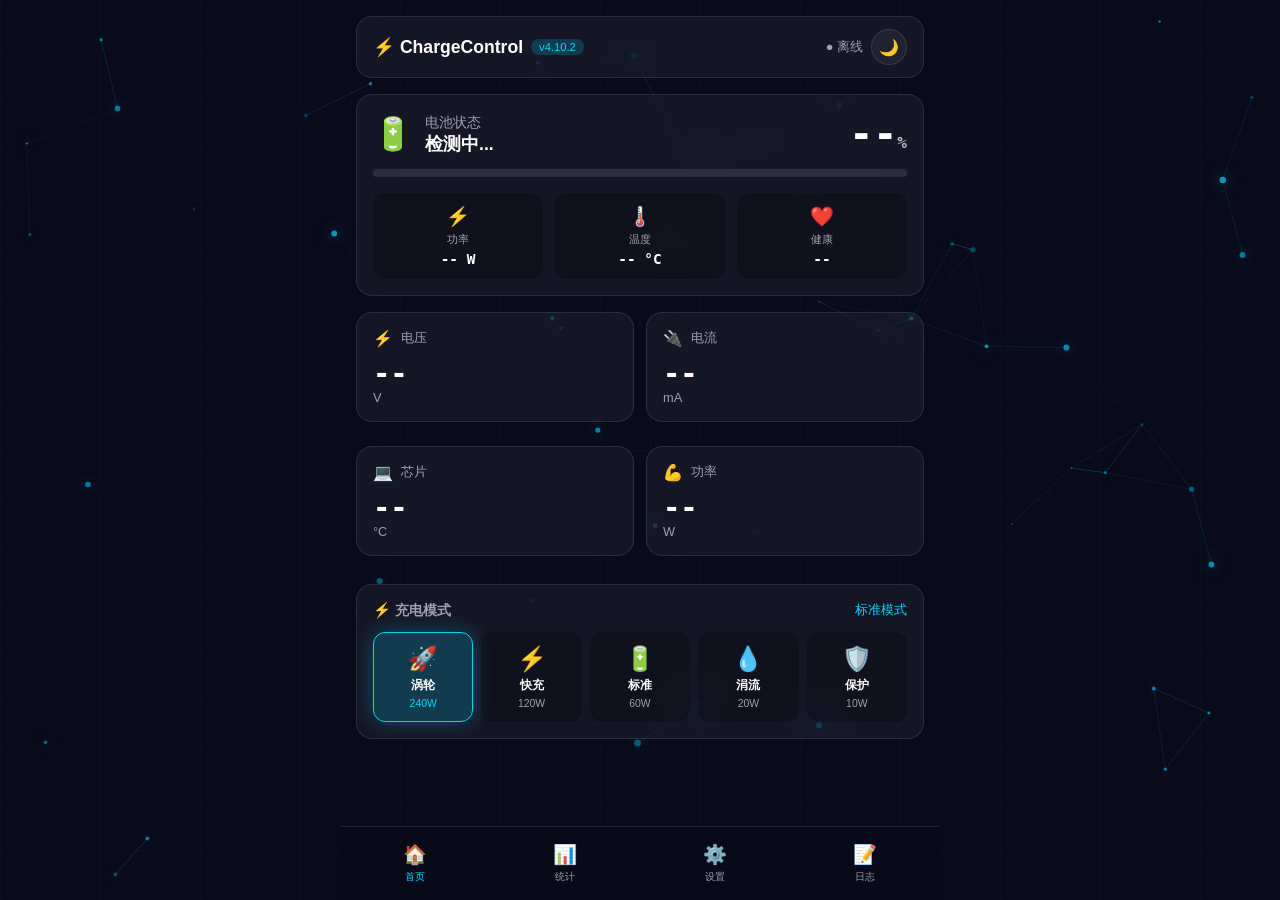
==== commit bfac5354: "feat: v4.10.3 - 更新UI显示" ====
--- a/webroot/index.html
+++ b/webroot/index.html
@@ -15,7 +15,7 @@
         <header class="app-header">
             <div class="header-left">
                 <span class="app-title">⚡ ChargeControl</span>
-                <span class="version-badge">v4.9.8</span>
+                <span class="version-badge">v4.10.2</span>
             </div>
             <div class="header-right">
                 <span class="connection-status" id="connectionStatus">● 连接中</span>
@@ -23,327 +23,111 @@
             </div>
         </header>
         
-        <!-- 标签页内容 -->
-        <div class="tab-content" id="tabContent">
-            <!-- 首页 -->
-            <div class="tab-panel active" id="tab-home">
-                <!-- 电量状态卡片 -->
-                <div class="status-card glass-card">
-                    <div class="status-header">
-                        <div class="status-left">
-                            <div class="status-icon">🔋</div>
-                            <div class="status-info">
-                                <div class="status-title">电池状态</div>
-                                <div class="status-subtitle" id="chargeStatus">充电中</div>
-                            </div>
-                        </div>
-                        <div class="status-right">
-                            <div class="status-percent" id="batteryPercent">85<span>%</span></div>
+        <!-- 首页 -->
+        <div class="tab-panel active" id="tab-home">
+            <!-- 电量状态卡片 -->
+            <div class="status-card glass-card">
+                <div class="status-header">
+                    <div class="status-left">
+                        <div class="status-icon">🔋</div>
+                        <div class="status-info">
+                            <div class="status-title">电池状态</div>
+                            <div class="status-subtitle" id="chargeStatus">检测中...</div>
                         </div>
                     </div>
-                    <div class="status-bar">
-                        <div class="status-bar-fill" id="batteryBar" style="width: 85%"></div>
-                    </div>
-                    <div class="status-meta">
-                        <div class="meta-item">
-                            <span class="meta-icon">⚡</span>
-                            <span class="meta-label">功率</span>
-                            <span class="meta-value" id="chargePower">10.5W</span>
-                        </div>
-                        <div class="meta-item">
-                            <span class="meta-icon">🌡️</span>
-                            <span class="meta-label">温度</span>
-                            <span class="meta-value" id="batteryTemp">32°C</span>
-                        </div>
-                        <div class="meta-item">
-                            <span class="meta-icon">❤️</span>
-                            <span class="meta-label">健康</span>
-                            <span class="meta-value" id="healthStatus">良好</span>
-                        </div>
+                    <div class="status-right">
+                        <div class="status-percent" id="batteryPercent">--<span>%</span></div>
                     </div>
                 </div>
-                
-                <!-- 实时数据 -->
-                <div class="data-grid">
-                    <div class="data-card glass-card">
-                        <div class="data-header">
-                            <span class="data-icon">⚡</span>
-                            <span class="data-title">电压</span>
-                        </div>
-                        <div class="data-value" id="voltage">4.200</div>
-                        <div class="data-unit">V</div>
-                        <div class="data-bar">
-                            <div class="data-bar-fill" id="voltageBar" style="width: 84%"></div>
-                        </div>
+                <div class="status-bar">
+                    <div class="status-bar-fill" id="batteryBar"></div>
+                </div>
+                <div class="status-meta">
+                    <div class="meta-item">
+                        <span class="meta-icon">⚡</span>
+                        <span class="meta-label">功率</span>
+                        <span class="meta-value" id="chargePower">-- W</span>
                     </div>
-                    <div class="data-card glass-card">
-                        <div class="data-header">
-                            <span class="data-icon">🔌</span>
-                            <span class="data-title">电流</span>
-                        </div>
-                        <div class="data-value" id="current">2500</div>
-                        <div class="data-unit">mA</div>
-                        <div class="data-bar">
-                            <div class="data-bar-fill" id="currentBar" style="width: 50%"></div>
-                        </div>
+                    <div class="meta-item">
+                        <span class="meta-icon">🌡️</span>
+                        <span class="meta-label">温度</span>
+                        <span class="meta-value" id="batteryTemp">-- °C</span>
                     </div>
-                    <div class="data-card glass-card">
-                        <div class="data-header">
-                            <span class="data-icon">💻</span>
-                            <span class="data-title">芯片</span>
-                        </div>
-                        <div class="data-value" id="chipTemp">45</div>
-                        <div class="data-unit">°C</div>
-                        <div class="data-bar">
-                            <div class="data-bar-fill" id="chipTempBar" style="width: 75%"></div>
-                        </div>
-                    </div>
-                    <div class="data-card glass-card">
-                        <div class="data-header">
-                            <span class="data-icon">💪</span>
-                            <span class="data-title">功率</span>
-                        </div>
-                        <div class="data-value" id="power">10.5</div>
-                        <div class="data-unit">W</div>
-                        <div class="data-bar">
-                            <div class="data-bar-fill" id="powerBar" style="width: 44%"></div>
-                        </div>
-                    </div>
-                </div>
-                
-                <!-- 充电模式 -->
-                <div class="modes-card glass-card">
-                    <div class="card-header">
-                        <span class="card-title">⚡ 充电模式</span>
-                        <span class="current-mode" id="currentMode">涡轮模式</span>
-                    </div>
-                    <div class="modes-grid">
-                        <div class="mode-btn active" data-mode="turbo">
-                            <span class="mode-icon">🚀</span>
-                            <span class="mode-name">涡轮</span>
-                            <span class="mode-power">240W</span>
-                        </div>
-                        <div class="mode-btn" data-mode="fast">
-                            <span class="mode-icon">⚡</span>
-                            <span class="mode-name">快充</span>
-                            <span class="mode-power">120W</span>
-                        </div>
-                        <div class="mode-btn" data-mode="standard">
-                            <span class="mode-icon">🔋</span>
-                            <span class="mode-name">标准</span>
-                            <span class="mode-power">60W</span>
-                        </div>
-                        <div class="mode-btn" data-mode="trickle">
-                            <span class="mode-icon">💧</span>
-                            <span class="mode-name">涓流</span>
-                            <span class="mode-power">20W</span>
-                        </div>
-                        <div class="mode-btn" data-mode="protect">
-                            <span class="mode-icon">🛡️</span>
-                            <span class="mode-name">保护</span>
-                            <span class="mode-power">10W</span>
-                        </div>
+                    <div class="meta-item">
+                        <span class="meta-icon">❤️</span>
+                        <span class="meta-label">健康</span>
+                        <span class="meta-value" id="healthStatus">--</span>
                     </div>
                 </div>
             </div>
             
-            <!-- 统计页面 -->
-            <div class="tab-panel" id="tab-stats">
-                <div class="stats-card glass-card">
-                    <div class="card-header">
-                        <span class="card-title">📊 今日统计</span>
+            <!-- 实时数据 -->
+            <div class="data-grid">
+                <div class="data-card glass-card">
+                    <div class="data-header">
+                        <span class="data-icon">⚡</span>
+                        <span class="data-title">电压</span>
                     </div>
-                    <div class="stats-grid">
-                        <div class="stat-item">
-                            <div class="stat-icon">🔋</div>
-                            <div class="stat-value" id="todayCharges">3</div>
-                            <div class="stat-label">充电次数</div>
-                        </div>
-                        <div class="stat-item">
-                            <div class="stat-icon">⏱️</div>
-                            <div class="stat-value" id="todayDuration">4h32m</div>
-                            <div class="stat-label">充电时长</div>
-                        </div>
-                        <div class="stat-item">
-                            <div class="stat-icon">📉</div>
-                            <div class="stat-value" id="todayUsage">45%</div>
-                            <div class="stat-label">今日耗电</div>
-                        </div>
-                        <div class="stat-item">
-                            <div class="stat-icon">⚡</div>
-                            <div class="stat-value" id="avgPower">12.3W</div>
-                            <div class="stat-label">平均功率</div>
-                        </div>
+                    <div class="data-value" id="voltage">--</div>
+                    <div class="data-unit">V</div>
+                </div>
+                <div class="data-card glass-card">
+                    <div class="data-header">
+                        <span class="data-icon">🔌</span>
+                        <span class="data-title">电流</span>
                     </div>
+                    <div class="data-value" id="current">--</div>
+                    <div class="data-unit">mA</div>
                 </div>
-                
-                <div class="chart-card glass-card">
-                    <div class="card-header">
-                        <span class="card-title">📈 充电曲线</span>
-                        <div class="chart-tabs">
-                            <button class="chart-tab active" data-period="1h">1小时</button>
-                            <button class="chart-tab" data-period="6h">6小时</button>
-                            <button class="chart-tab" data-period="24h">24小时</button>
-                        </div>
+                <div class="data-card glass-card">
+                    <div class="data-header">
+                        <span class="data-icon">💻</span>
+                        <span class="data-title">芯片</span>
                     </div>
-                    <canvas id="chartCanvas" class="chart-canvas"></canvas>
+                    <div class="data-value" id="chipTemp">--</div>
+                    <div class="data-unit">°C</div>
                 </div>
-                
-                <div class="battery-health glass-card">
-                    <div class="card-header">
-                        <span class="card-title">🔋 电池健康</span>
+                <div class="data-card glass-card">
+                    <div class="data-header">
+                        <span class="data-icon">💪</span>
+                        <span class="data-title">功率</span>
                     </div>
-                    <div class="health-grid">
-                        <div class="health-item">
-                            <div class="health-icon">📦</div>
-                            <div class="health-info">
-                                <div class="health-label">设计容量</div>
-                                <div class="health-value" id="designCapacity">--</div>
-                            </div>
-                        </div>
-                        <div class="health-item">
-                            <div class="health-icon">🔋</div>
-                            <div class="health-info">
-                                <div class="health-label">当前容量</div>
-                                <div class="health-value" id="currentCapacity">--</div>
-                            </div>
-                        </div>
-                        <div class="health-item">
-                            <div class="health-icon">🔄</div>
-                            <div class="health-info">
-                                <div class="health-label">循环次数</div>
-                                <div class="health-value" id="cycleCount">--</div>
-                            </div>
-                        </div>
-                        <div class="health-item">
-                            <div class="health-icon">📉</div>
-                            <div class="health-info">
-                                <div class="health-label">电池损耗</div>
-                                <div class="health-value" id="batteryWear">--</div>
-                            </div>
-                        </div>
-                    </div>
+                    <div class="data-value" id="power">--</div>
+                    <div class="data-unit">W</div>
                 </div>
             </div>
             
-            <!-- 设置页面 -->
-            <div class="tab-panel" id="tab-settings">
-                <div class="settings-card glass-card">
-                    <div class="card-header">
-                        <span class="card-title">⚙️ 充电设置</span>
+            <!-- 充电模式 -->
+            <div class="modes-card glass-card">
+                <div class="card-header">
+                    <span class="card-title">⚡ 充电模式</span>
+                    <span class="current-mode" id="currentMode">标准模式</span>
+                </div>
+                <div class="modes-grid">
+                    <div class="mode-btn active" data-mode="turbo">
+                        <span class="mode-icon">🚀</span>
+                        <span class="mode-name">涡轮</span>
+                        <span class="mode-power">240W</span>
                     </div>
-                    <div class="settings-list">
-                        <div class="setting-item">
-                            <div class="setting-info">
-                                <div class="setting-label">充电上限</div>
-                                <div class="setting-desc">设置最大充电百分比</div>
-                            </div>
-                            <div class="setting-control">
-                                <input type="range" id="chargeLimit" min="20" max="100" value="80" class="slider">
-                                <span class="slider-value" id="chargeLimitValue">80%</span>
-                            </div>
-                        </div>
-                        <div class="setting-item">
-                            <div class="setting-info">
-                                <div class="setting-label">温度警告</div>
-                                <div class="setting-desc">超过此温度时降速充电</div>
-                            </div>
-                            <div class="setting-control">
-                                <input type="range" id="tempWarning" min="35" max="50" value="40" class="slider">
-                                <span class="slider-value" id="tempWarningValue">40°C</span>
-                            </div>
-                        </div>
-                        <div class="setting-item">
-                            <div class="setting-info">
-                                <div class="setting-label">温度保护</div>
-                                <div class="setting-desc">超过此温度时停止充电</div>
-                            </div>
-                            <div class="setting-control">
-                                <input type="range" id="tempCritical" min="40" max="60" value="45" class="slider">
-                                <span class="slider-value" id="tempCriticalValue">45°C</span>
-                            </div>
-                        </div>
-                        <div class="setting-item">
-                            <div class="setting-info">
-                                <div class="setting-label">通知提醒</div>
-                                <div class="setting-desc">充电完成时通知</div>
-                            </div>
-                            <div class="setting-control">
-                                <label class="switch">
-                                    <input type="checkbox" id="notifToggle" checked>
-                                    <span class="slider-switch"></span>
-                                </label>
-                            </div>
-                        </div>
+                    <div class="mode-btn" data-mode="fast">
+                        <span class="mode-icon">⚡</span>
+                        <span class="mode-name">快充</span>
+                        <span class="mode-power">120W</span>
                     </div>
-                </div>
-                
-                <div class="device-info glass-card">
-                    <div class="card-header">
-                        <span class="card-title">📱 设备信息</span>
+                    <div class="mode-btn" data-mode="standard">
+                        <span class="mode-icon">🔋</span>
+                        <span class="mode-name">标准</span>
+                        <span class="mode-power">60W</span>
                     </div>
-                    <div class="info-list">
-                        <div class="info-item">
-                            <span class="info-key">制造商</span>
-                            <span class="info-val" id="manufacturer">--</span>
-                        </div>
-                        <div class="info-item">
-                            <span class="info-key">电池型号</span>
-                            <span class="info-val" id="batteryModel">--</span>
-                        </div>
-                        <div class="info-item">
-                            <span class="info-key">电池技术</span>
-                            <span class="info-val" id="batteryTech">--</span>
-                        </div>
-                        <div class="info-item">
-                            <span class="info-key">芯片型号</span>
-                            <span class="info-val" id="chipModel">--</span>
-                        </div>
-                        <div class="info-item">
-                            <span class="info-key">CPU核心</span>
-                            <span class="info-val" id="cpuCores">--</span>
-                        </div>
+                    <div class="mode-btn" data-mode="trickle">
+                        <span class="mode-icon">💧</span>
+                        <span class="mode-name">涓流</span>
+                        <span class="mode-power">20W</span>
                     </div>
-                </div>
-            </div>
-            
-            <!-- 日志页面 -->
-            <div class="tab-panel" id="tab-logs">
-                <div class="logs-card glass-card">
-                    <div class="card-header">
-                        <span class="card-title">📝 系统日志</span>
-                        <button class="refresh-btn" id="refreshLogs">刷新</button>
-                    </div>
-                    <div class="logs-content" id="logsContent">
-                        <div class="log-item">
-                            <span class="log-time">19:20:01</span>
-                            <span class="log-level info">INFO</span>
-                            <span class="log-msg">系统启动完成</span>
-                        </div>
-                        <div class="log-item">
-                            <span class="log-time">19:20:02</span>
-                            <span class="log-level success">OK</span>
-                            <span class="log-msg">电池数据读取成功</span>
-                        </div>
-                        <div class="log-item">
-                            <span class="log-time">19:20:03</span>
-                            <span class="log-level info">INFO</span>
-                            <span class="log-msg">SSE服务启动</span>
-                        </div>
-                        <div class="log-item">
-                            <span class="log-time">19:20:04</span>
-                            <span class="log-level success">OK</span>
-                            <span class="log-msg">Web UI 就绪: http://127.0.0.1:8080</span>
-                        </div>
-                    </div>
-                </div>
-                
-                <div class="data-status glass-card">
-                    <div class="card-header">
-                        <span class="card-title">📊 数据读取状态</span>
-                    </div>
-                    <div class="status-list" id="statusList">
-                        <!-- 动态生成 -->
+                    <div class="mode-btn" data-mode="protect">
+                        <span class="mode-icon">🛡️</span>
+                        <span class="mode-name">保护</span>
+                        <span class="mode-power">10W</span>
                     </div>
                 </div>
             </div>
--- a/webroot/styles.css
+++ b/webroot/styles.css
@@ -1,4 +1,4 @@
-/* ChargeControl - 科技感 UI 样式 */
+/* ChargeControl - 科技感 UI */
 
 :root {
     --bg-primary: #0a0a1a;
@@ -10,7 +10,6 @@
     --accent-blue: #00d4ff;
     --accent-green: #00ff88;
     --accent-purple: #bf00ff;
-    --accent-orange: #ff6b35;
     --radius: 16px;
 }
 
@@ -138,6 +137,11 @@
     color: var(--text-secondary);
 }
 
+.current-mode {
+    font-size: 0.8rem;
+    color: var(--accent-blue);
+}
+
 /* 状态卡片 */
 .status-card {
     margin-bottom: 16px;
@@ -194,6 +198,7 @@
     background: linear-gradient(90deg, var(--accent-blue), var(--accent-green));
     border-radius: 4px;
     transition: width 0.3s ease;
+    width: 0%;
 }
 
 .status-meta {
@@ -264,31 +269,11 @@
 .data-unit {
     font-size: 0.8rem;
     color: var(--text-secondary);
-    margin-bottom: 8px;
-}
-
-.data-bar {
-    height: 4px;
-    background: rgba(255, 255, 255, 0.1);
-    border-radius: 2px;
-    overflow: hidden;
-}
-
-.data-bar-fill {
-    height: 100%;
-    background: linear-gradient(90deg, var(--accent-blue), var(--accent-purple));
-    border-radius: 2px;
-    transition: width 0.3s ease;
 }
 
 /* 充电模式 */
 .modes-card {
     margin-bottom: 16px;
-}
-
-.current-mode {
-    font-size: 0.8rem;
-    color: var(--accent-blue);
 }
 
 .modes-grid {
@@ -337,299 +322,6 @@
 
 .mode-btn.active .mode-power {
     color: var(--accent-blue);
-}
-
-/* 统计页面 */
-.stats-grid {
-    display: grid;
-    grid-template-columns: repeat(2, 1fr);
-    gap: 12px;
-}
-
-.stat-item {
-    display: flex;
-    flex-direction: column;
-    align-items: center;
-    padding: 16px;
-    background: rgba(0, 0, 0, 0.2);
-    border-radius: 12px;
-}
-
-.stat-icon {
-    font-size: 1.5rem;
-    margin-bottom: 8px;
-}
-
-.stat-value {
-    font-size: 1.3rem;
-    font-weight: 700;
-    font-family: monospace;
-}
-
-.stat-label {
-    font-size: 0.75rem;
-    color: var(--text-secondary);
-}
-
-/* 图表 */
-.chart-canvas {
-    width: 100%;
-    height: 150px;
-    background: rgba(0, 0, 0, 0.2);
-    border-radius: 12px;
-}
-
-.chart-tabs {
-    display: flex;
-    gap: 4px;
-}
-
-.chart-tab {
-    padding: 4px 8px;
-    font-size: 0.7rem;
-    background: rgba(0, 0, 0, 0.2);
-    border: 1px solid transparent;
-    border-radius: 8px;
-    color: var(--text-secondary);
-    cursor: pointer;
-}
-
-.chart-tab.active {
-    background: rgba(0, 212, 255, 0.2);
-    border-color: var(--accent-blue);
-    color: var(--accent-blue);
-}
-
-/* 电池健康 */
-.health-grid {
-    display: grid;
-    grid-template-columns: repeat(2, 1fr);
-    gap: 12px;
-}
-
-.health-item {
-    display: flex;
-    align-items: center;
-    gap: 12px;
-    padding: 12px;
-    background: rgba(0, 0, 0, 0.2);
-    border-radius: 12px;
-}
-
-.health-icon {
-    font-size: 1.2rem;
-}
-
-.health-label {
-    font-size: 0.75rem;
-    color: var(--text-secondary);
-}
-
-.health-value {
-    font-size: 0.9rem;
-    font-weight: 600;
-}
-
-/* 设置页面 */
-.settings-list {
-    display: flex;
-    flex-direction: column;
-    gap: 16px;
-}
-
-.setting-item {
-    display: flex;
-    justify-content: space-between;
-    align-items: center;
-    padding: 12px;
-    background: rgba(0, 0, 0, 0.2);
-    border-radius: 12px;
-}
-
-.setting-label {
-    font-size: 0.9rem;
-    font-weight: 600;
-}
-
-.setting-desc {
-    font-size: 0.75rem;
-    color: var(--text-secondary);
-}
-
-.setting-control {
-    display: flex;
-    align-items: center;
-    gap: 8px;
-}
-
-.slider {
-    width: 100px;
-    height: 4px;
-    background: rgba(255, 255, 255, 0.2);
-    border-radius: 2px;
-    outline: none;
-    -webkit-appearance: none;
-}
-
-.slider::-webkit-slider-thumb {
-    -webkit-appearance: none;
-    width: 16px;
-    height: 16px;
-    background: var(--accent-blue);
-    border-radius: 50%;
-    cursor: pointer;
-}
-
-.slider-value {
-    font-size: 0.8rem;
-    font-family: monospace;
-    min-width: 40px;
-    text-align: right;
-}
-
-/* 开关 */
-.switch {
-    position: relative;
-    width: 44px;
-    height: 24px;
-}
-
-.switch input {
-    opacity: 0;
-    width: 0;
-    height: 0;
-}
-
-.slider-switch {
-    position: absolute;
-    cursor: pointer;
-    inset: 0;
-    background: rgba(255, 255, 255, 0.2);
-    border-radius: 12px;
-    transition: 0.3s;
-}
-
-.slider-switch::before {
-    content: '';
-    position: absolute;
-    height: 18px;
-    width: 18px;
-    left: 3px;
-    bottom: 3px;
-    background: white;
-    border-radius: 50%;
-    transition: 0.3s;
-}
-
-.switch input:checked + .slider-switch {
-    background: var(--accent-blue);
-}
-
-.switch input:checked + .slider-switch::before {
-    transform: translateX(20px);
-}
-
-/* 设备信息 */
-.info-list {
-    display: flex;
-    flex-direction: column;
-    gap: 12px;
-}
-
-.info-item {
-    display: flex;
-    justify-content: space-between;
-    padding: 12px;
-    background: rgba(0, 0, 0, 0.2);
-    border-radius: 12px;
-}
-
-.info-key {
-    color: var(--text-secondary);
-}
-
-.info-val {
-    font-weight: 600;
-}
-
-/* 日志 */
-.logs-content {
-    max-height: 300px;
-    overflow-y: auto;
-}
-
-.log-item {
-    display: flex;
-    align-items: center;
-    gap: 8px;
-    padding: 8px 12px;
-    border-bottom: 1px solid rgba(255, 255, 255, 0.05);
-}
-
-.log-time {
-    font-size: 0.75rem;
-    color: var(--text-secondary);
-    font-family: monospace;
-}
-
-.log-level {
-    font-size: 0.7rem;
-    padding: 2px 6px;
-    border-radius: 4px;
-    font-weight: 600;
-}
-
-.log-level.info {
-    background: rgba(0, 212, 255, 0.2);
-    color: var(--accent-blue);
-}
-
-.log-level.success {
-    background: rgba(0, 255, 136, 0.2);
-    color: var(--accent-green);
-}
-
-.log-level.error {
-    background: rgba(255, 71, 87, 0.2);
-    color: var(--accent-orange);
-}
-
-.log-msg {
-    font-size: 0.8rem;
-}
-
-.status-list {
-    display: flex;
-    flex-direction: column;
-    gap: 8px;
-}
-
-.status-item {
-    display: flex;
-    align-items: center;
-    gap: 8px;
-    padding: 8px 12px;
-    background: rgba(0, 0, 0, 0.2);
-    border-radius: 8px;
-}
-
-.status-item.ok .status-icon {
-    color: var(--accent-green);
-}
-
-.status-item.error .status-icon {
-    color: var(--accent-orange);
-}
-
-.status-name {
-    flex: 1;
-    font-size: 0.8rem;
-    color: var(--text-secondary);
-}
-
-.status-val {
-    font-size: 0.8rem;
-    font-family: monospace;
 }
 
 /* 底部导航 */
@@ -643,9 +335,6 @@
     border-top: 1px solid var(--glass-border);
     padding: 8px 0;
     z-index: 100;
-}
-
-.bottom-nav {
     display: flex;
     justify-content: space-around;
     max-width: 600px;
@@ -695,16 +384,3 @@
 .toast.show {
     opacity: 1;
 }
-
-/* 响应式 */
-@media (max-width: 400px) {
-    .modes-grid {
-        grid-template-columns: repeat(3, 1fr);
-    }
-    .stats-grid {
-        grid-template-columns: repeat(2, 1fr);
-    }
-    .health-grid {
-        grid-template-columns: 1fr;
-    }
-}
